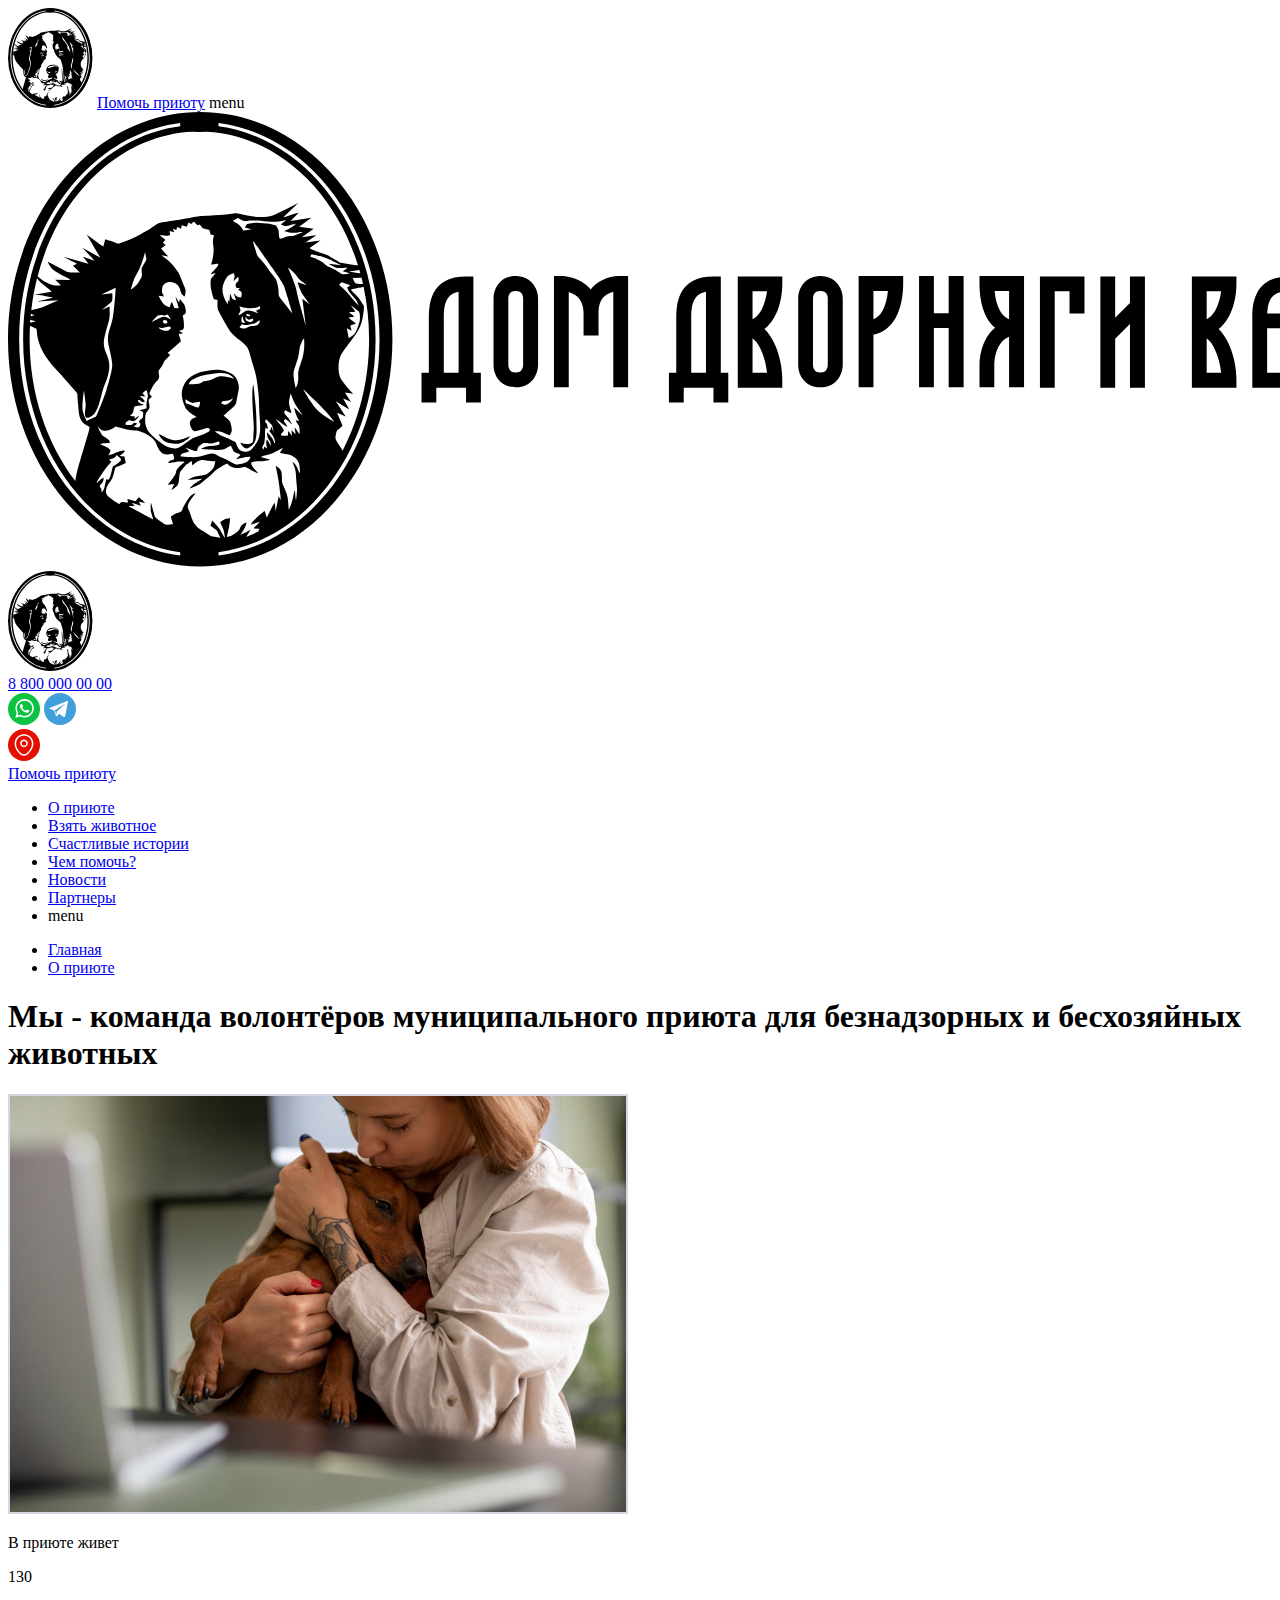
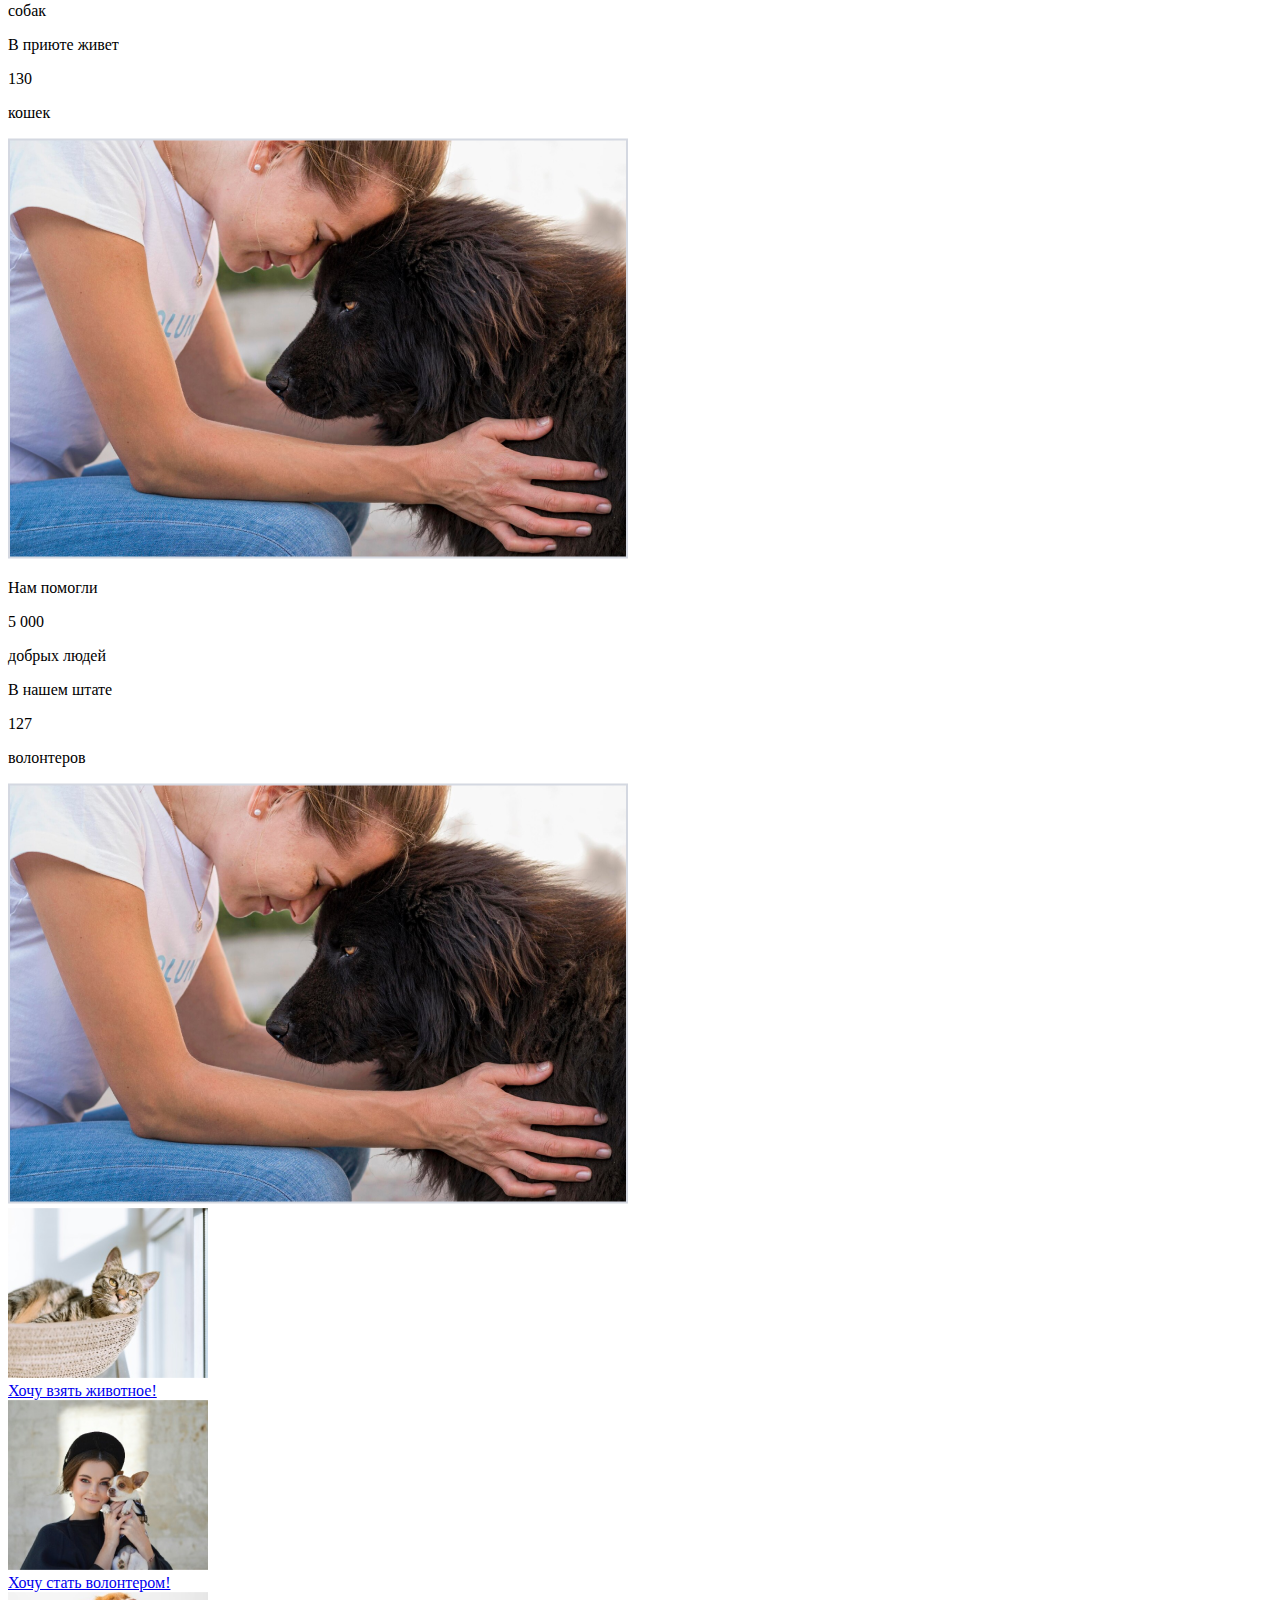
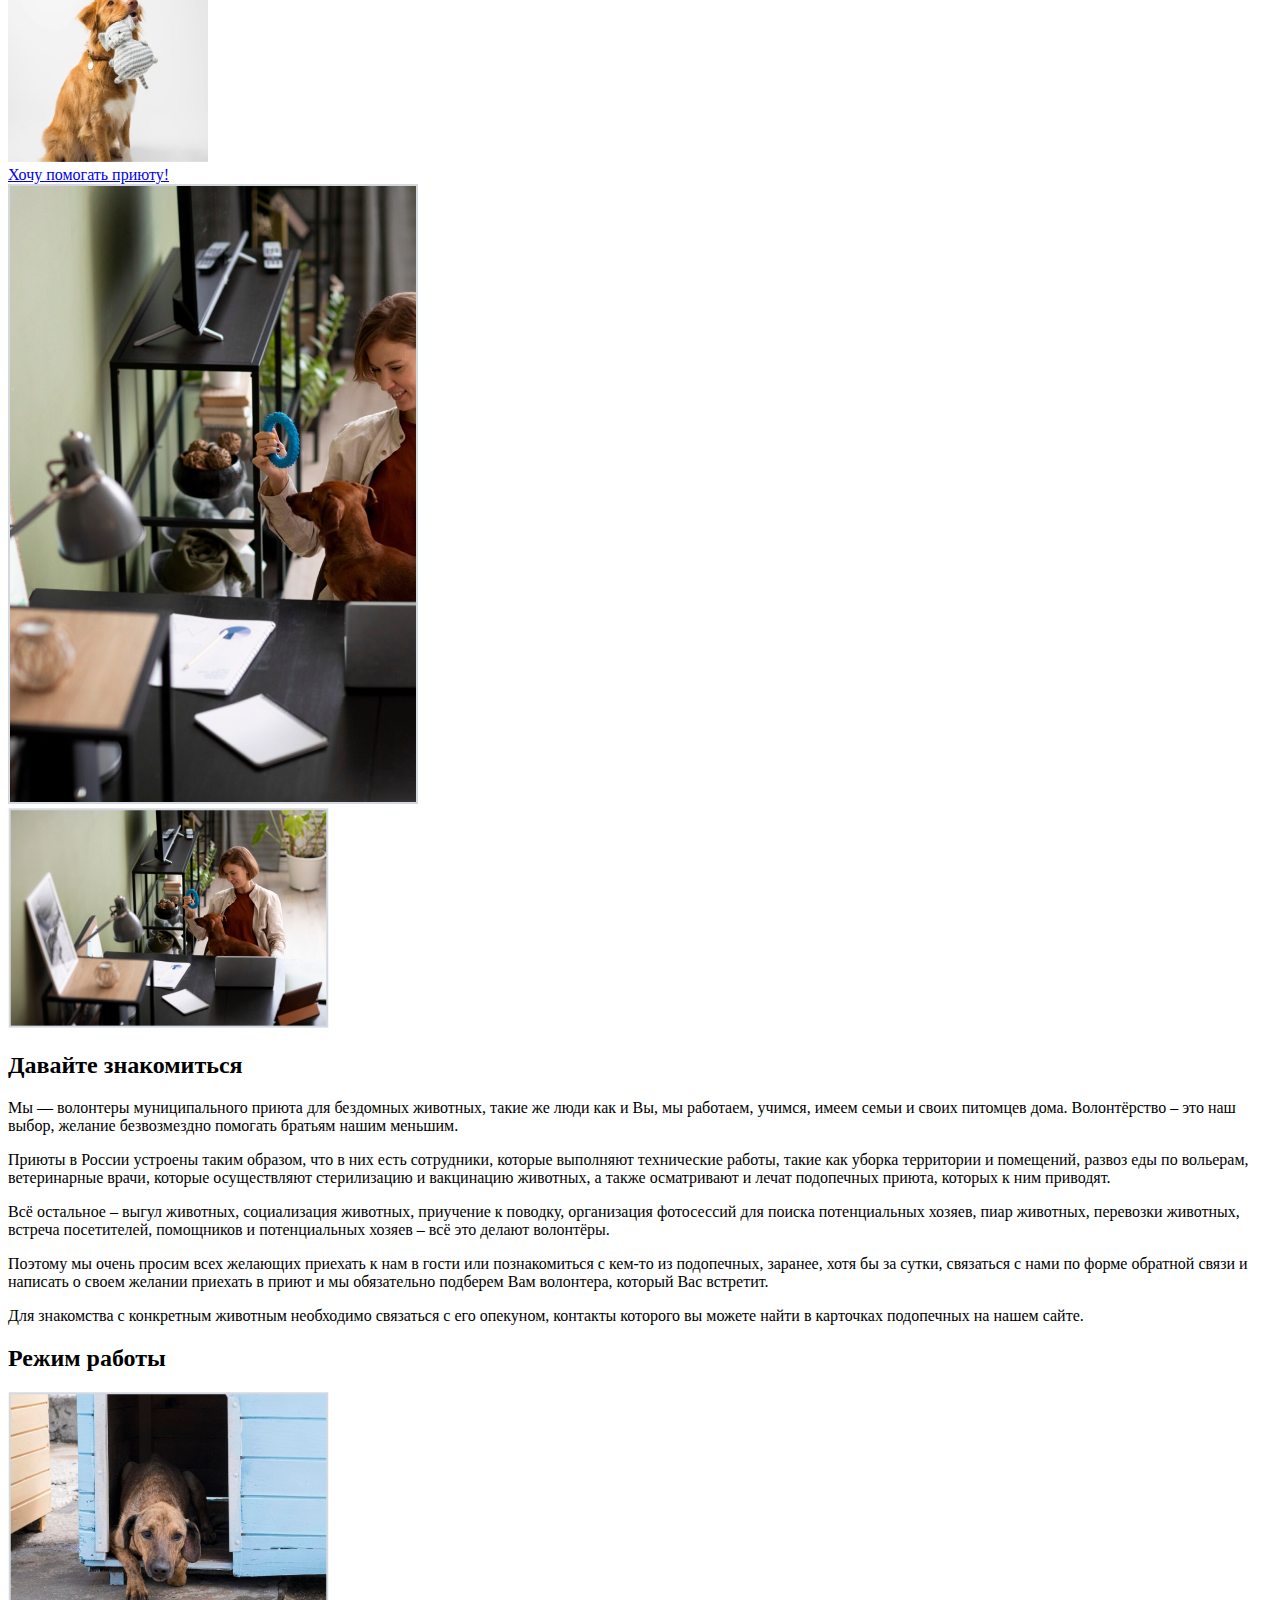
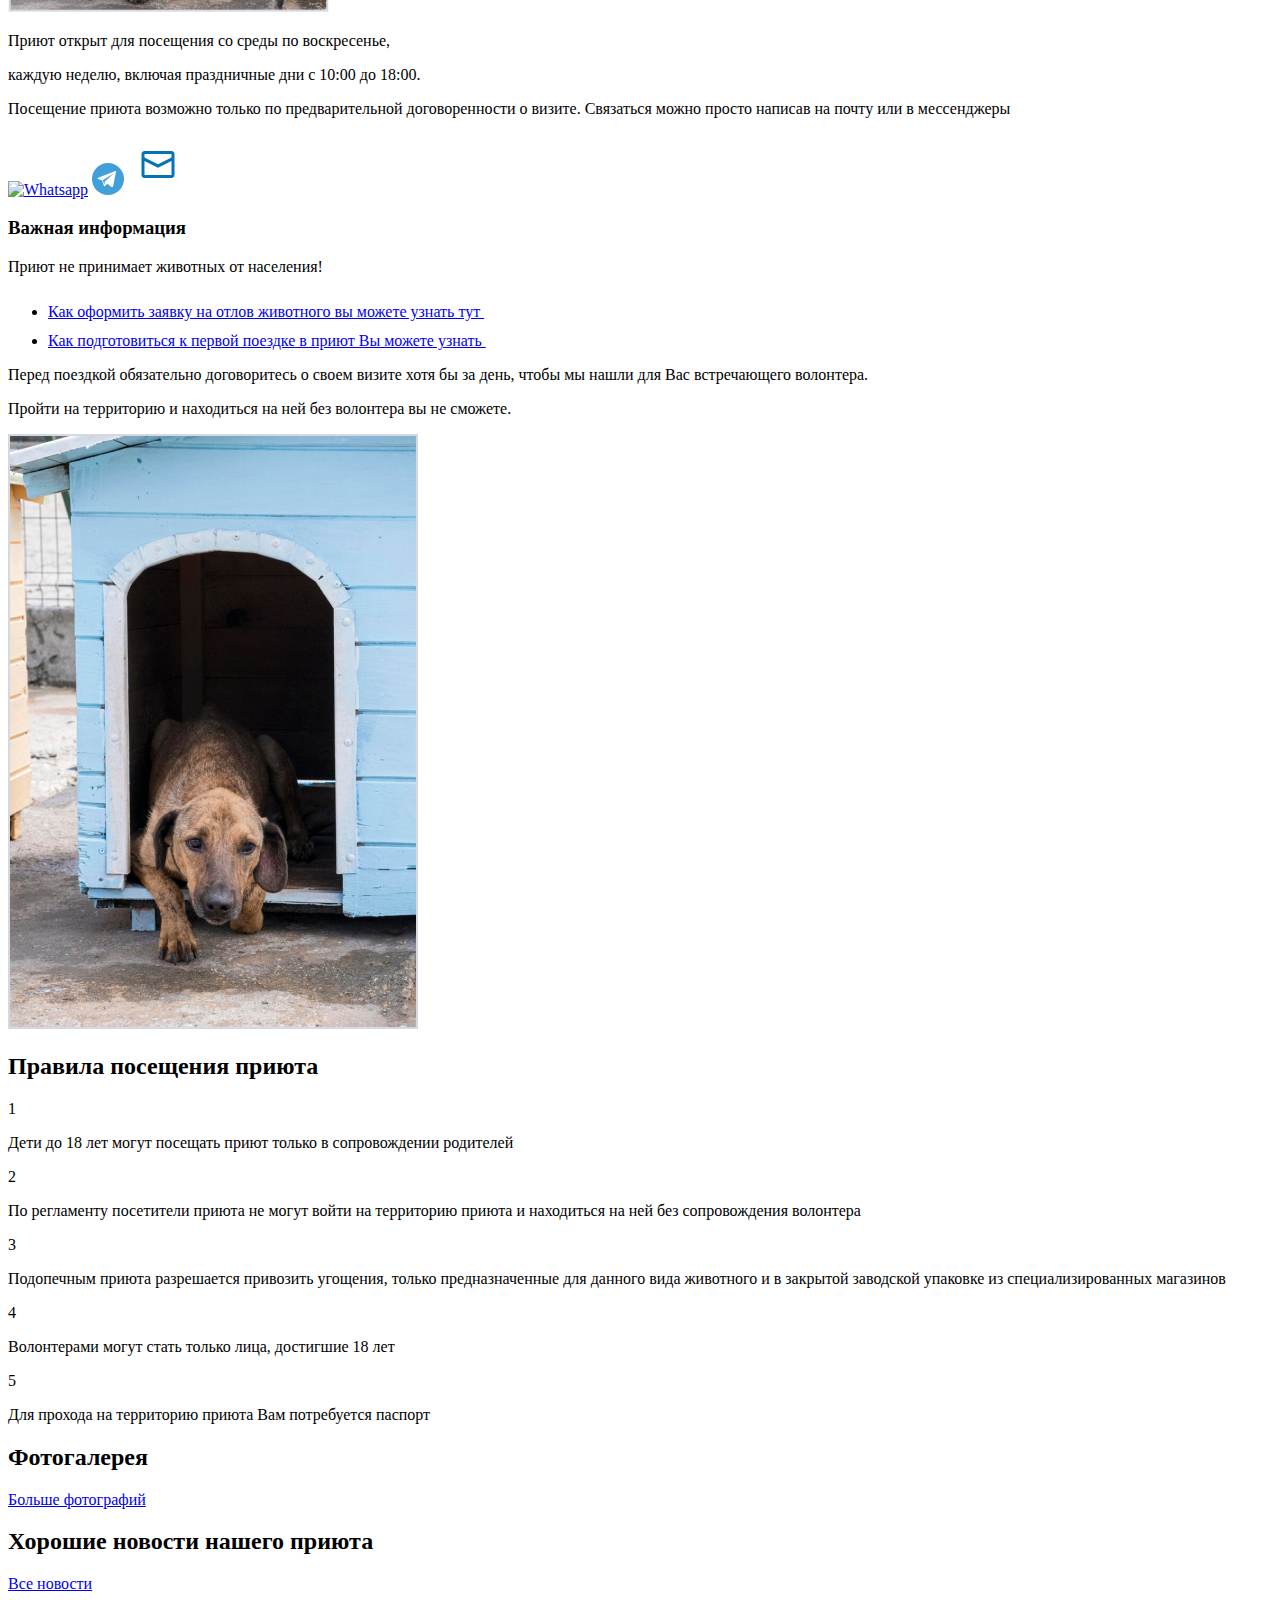
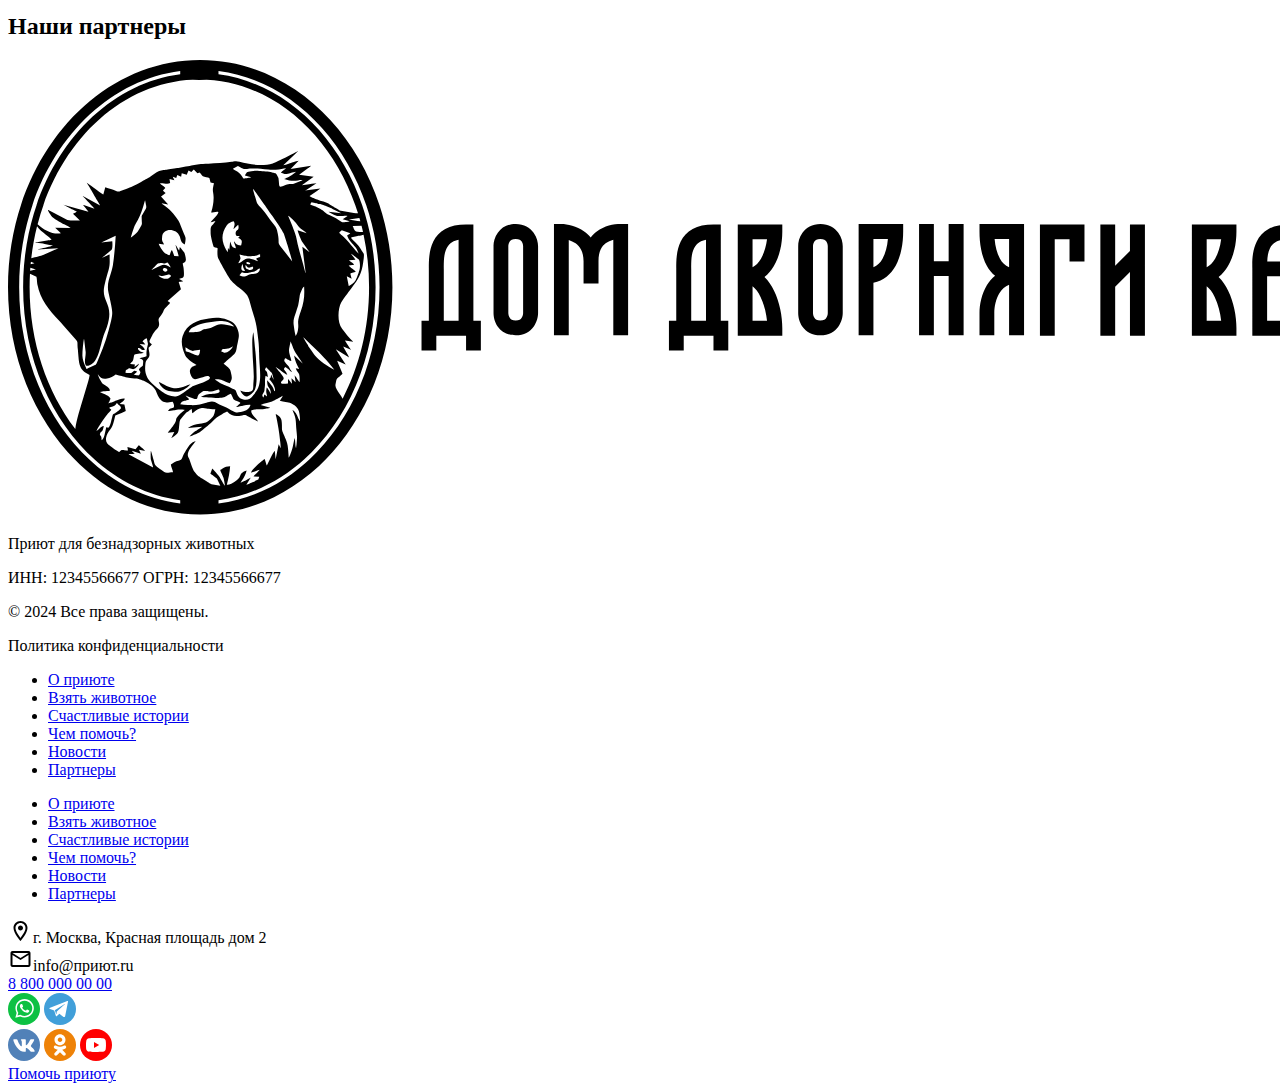
==== pages/about.html @ 5835c438 "feat: create about.html, histories.html and history.html" ====
<!DOCTYPE html>
<html lang="ru">

<head>
	<meta charset="UTF-8">
	<meta name="viewport" content="width=device-width, initial-scale=1.0">
	<link rel="shortcut icon" href="/img/icon/favicon-white.svg" type="image/x-icon">
	<link rel="stylesheet" href="/styles/style.css">
	<title>Дом дворняги веста</title>
</head>

<body>

	<header class="header">
		<div class="header__inner">
			<div class="header__mobile">
				<a href="#" class="header__mobile-logo"><img src="/img/logo-mobile.svg" alt="Дом дворняги веста"></a>
				<a href="#" class="header__mobile-button button button-secondary">Помочь приюту</a>
				<a class="header__mobile-menu">menu</a>
			</div>
			<a href="#" class="header__logo"><img src="/img/logo.svg" alt="Дом дворняги веста"></a>
			<a href="#" class="header__logo-md"><img src="/img/logo-mobile.svg" alt="Дом дворняги веста"></a>
			<div class="header__content">
				<div class="header__contact">
					<div class="header__contact-tel"><a href="tel:+8(800)000-00-00">8 800 000 00 00</a></div>
					<div class="header__contact-social">
						<a href="#" class="header__contact-item"><img src="/img/icon/WhatsApp.svg" alt="WhatsApp"></a>
						<a href="#" class="header__contact-item"><img src="/img/icon/Telegram.svg" alt="Telegram"></a>
					</div>
					<div class="header__contact-geo"><a href="#" class="header__contact-item"> <img
								src="/img/icon/geoposition.svg" alt="geoposition"></a></div>
					<div class="header__contact-button"><a href="#" class="button button-secondary">Помочь приюту</a></div>
				</div>
				<nav class="header__nav">
					<ul class="header__list">
						<li class="header__list-item"><a class="header__link link-nav link-active" href="#">О приюте</a></li>
						<li class="header__list-item"><a class="header__link link-nav" href="#">Взять животное</a></li>
						<li class="header__list-item"><a class="header__link link-nav" href="#">Счастливые истории</a></li>
						<li class="header__list-item"><a class="header__link link-nav" href="#">Чем помочь?</a></li>
						<li class="header__list-item"><a class="header__link link-nav" href="#">Новости</a></li>
						<li class="header__list-item"><a class="header__link link-nav" href="#">Партнеры</a></li>
						<li class="header__list-item"><a class="header__menu">menu</a></li>
					</ul>
				</nav>
			</div>
		</div>
	</header>

	<nav class="container breadcrumbs__container">
		<ul class="breadcrumbs__list">
			<li class="breadcrumbs__item"><a href="#">Главная</a></li>
			<li class="breadcrumbs__item"><a class="link-active" href="#">О приюте</a></li>
		</ul>
	</nav>

	<main class="main">

		<section class="container">

			<div class="head__container">
				<div class="head__content">
					<h1 class="head__title">Мы - команда волонтёров муниципального приюта для безнадзорных и бесхозяйных животных
					</h1>
				</div>
				<div class="head__image frame"><img src="/img/head-2.png"
						alt="Мы - команда волонтёров муниципального приюта для безнадзорных и бесхозяйных животных" loading="lazy">
				</div>
			</div>
		</section>

		<section class="container">
			<div class="digit__container">
				<div class="digit__group digit__group-left">
					<div class="digit__block ">
						<p class="digit__text">В приюте живет</p>
						<p class="digit__number">130</p>
						<p class="digit__text">собак</p>
					</div>
					<div class="digit__block">
						<p class="digit__text">В приюте живет</p>
						<p class="digit__number">130</p>
						<p class="digit__text">кошек</p>
					</div>
				</div>

				<div class="digit__image frame">
					<img src="/img/digit.png" alt="" loading="lazy">
				</div>

				<div class="digit__group digit__group-right">
					<div class="digit__block">
						<p class="digit__text">Нам помогли</p>
						<p class="digit__number">5 000</p>
						<p class="digit__text">добрых людей</p>
					</div>
					<div class="digit__block">
						<p class="digit__text">В нашем штате</p>
						<p class="digit__number">127</p>
						<p class="digit__text">волонтеров</p>
					</div>

					<div class="digit__image-mobile frame">
						<img src="/img/digit.png" alt="" loading="lazy">
					</div>

				</div>

			</div>
		</section>

		<section class="container mobile-visible">
			<div class="want__container">
				<a href="#" class="want__item">
					<div class="want__image"><img src="/img/want-1.png" alt="Хочу взять животное!" loading="lazy"></div>
					<div class="want__text">Хочу взять животное!</div>
				</a>
				<a href="#" class="want__item">
					<div class="want__image"><img src="/img/want-2.png" alt="Хочу стать волонтером!" loading="lazy"></div>
					<div class="want__text">Хочу стать волонтером!</div>
				</a>
				<a href="#" class="want__item">
					<div class="want__image"><img src="/img/want-3.png" alt="Хочу помогать приюту!" loading="lazy"></div>
					<div class="want__text">Хочу помогать приюту!</div>
				</a>
			</div>
		</section>

		<section class="container">
			<div class="media__container">
				<div class="media__image frame">
					<img src="/img/meet.png" alt="Давайте знакомиться" loading="lazy">
				</div>
				<div class="media__image-mobile frame">
					<img src="/img/meet-mobile.png" loading="lazy" alt="Давайте знакомиться">
				</div>

				<div class="media__content">
					<h2 class="media__title">Давайте знакомиться</h2>
					<div class="media__text text">
						<p>Мы — волонтеры муниципального приюта для бездомных животных, такие же люди как и Вы, мы работаем, учимся,
							имеем семьи и своих питомцев дома. Волонтёрство – это наш выбор, желание безвозмездно помогать братьям
							нашим меньшим.</p>
						<p>Приюты в России устроены таким образом, что в них есть сотрудники, которые выполняют технические работы,
							такие как уборка территории и помещений, развоз еды по вольерам, ветеринарные врачи, которые осуществляют
							стерилизацию и вакцинацию животных, а также осматривают и лечат подопечных приюта, которых к ним приводят.
						</p>
						<p>Всё остальное – выгул животных, социализация животных, приучение к поводку, организация фотосессий для
							поиска потенциальных хозяев, пиар животных, перевозки животных, встреча посетителей, помощников и
							потенциальных хозяев – всё это делают волонтёры.</p>
						<p>Поэтому мы очень просим всех желающих приехать к нам в гости или познакомиться с кем-то из подопечных,
							заранее, хотя бы за сутки, связаться с нами по форме обратной связи и написать о своем желании приехать в
							приют и мы обязательно подберем Вам волонтера, который Вас встретит.</p>
						<p>Для знакомства с конкретным животным необходимо связаться с его опекуном, контакты которого вы можете
							найти в карточках подопечных на нашем сайте.</p>
					</div>

				</div>
			</div>
		</section>

		<section class="container">
			<div class="schedule__container">

				<div class="schedule__content">
					<h2 class="schedule__title">Режим работы</h2>
					<div class="schedule__image-mobile frame">
						<img src="/img/schedule-mobile.png" alt="Режим работы" loading="lazy">
					</div>
					<div class="schedule__text">
						<p>Приют открыт для посещения со среды по воскресенье,</p>
						<p>каждую неделю, включая праздничные дни с 10:00 до 18:00.</p>
					</div>
					<div class="schedule__connect">
						<p class="schedule__connect-text">Посещение приюта возможно только по предварительной договоренности о
							визите. Связаться можно просто написав на почту или в мессенджеры
						</p>

						<div class="schedule__connect-links">
							<a href="#" class="schedule__connect-link"><img src="/img/icon/Whatsapp.svg" alt="Whatsapp"></a>
							<a href="#" class="schedule__connect-link"><img src="/img/icon/Telegram.svg" alt="Telegram"></a>
							<a href="#" class="schedule__connect-link"><img src="/img/icon/mail.svg" alt="Viber"></a>
						</div>
					</div>
					<div class="schedule__important">
						<h3 class="schedule__important-title">Важная информация</h3>
						<p class="schedule__important-paragraph">Приют не принимает животных от населения!</p>
						<ul class="schedule__important-list">
							<li> <a href="#">Как оформить заявку на отлов животного вы можете узнать тут <img
										src="/img/icon/arrow-right.svg" alt=""></a> </li>
							<li> <a href="#">Как подготовиться к первой поездке в приют Вы можете узнать <img
										src="/img/icon/arrow-right.svg" alt=""></a> </li>
						</ul>
						<div class="schedule__important-text">
							<p class="schedule__important-paragraph">Перед поездкой обязательно договоритесь о своем визите хотя бы за
								день, чтобы мы нашли для Вас встречающего волонтера.</p>
							<p class="schedule__important-paragraph">Пройти на территорию и находиться на ней без волонтера вы не
								сможете.</p>
						</div>


					</div>
				</div>
				<div class="schedule__image frame">
					<img src="/img/schedule.png" alt="Режим работы" loading="lazy">
				</div>

			</div>
		</section>

		<section class="container mobile-hidden">
			<div class="rules__container">
				<h2 class="rules__title">Правила посещения приюта</h2>
				<div class="rules__cards">
					<div class="rules__group">
						<div class="rules__card">
							<div class="rules__card-number">1</div>
							<p class="rules__card-text">Дети до 18 лет могут посещать приют только в сопровождении родителей</p>
						</div>
						<div class="rules__card">
							<div class="rules__card-number">2</div>
							<p class="rules__card-text">По регламенту посетители приюта не могут войти на территорию приюта и
								находиться на ней без сопровождения волонтера</p>
						</div>
					</div>
					<div class="rules__card">
						<div class="rules__card-number">3</div>
						<p class="rules__card-text">Подопечным приюта разрешается привозить угощения, только предназначенные для
							данного вида животного и в закрытой заводской упаковке из специализированных магазинов</p>
					</div>
					<div class="rules__group">
						<div class="rules__card">
							<div class="rules__card-number">4</div>
							<p class="rules__card-text">Волонтерами могут стать только лица, достигшие 18 лет</p>
						</div>
						<div class="rules__card">
							<div class="rules__card-number">5</div>
							<p class="rules__card-text">Для прохода на территорию приюта Вам потребуется паспорт</p>
						</div>
					</div>


				</div>

			</div>
		</section>

		<section class="container">
			<div class="gallery__container">
				<h2 class="gallery__title">Фотогалерея</h2>
				<a href="#" class="gallery__button button button-uppercase button-gray">Больше фотографий</a>
			</div>
		</section>

		<section class="container">
			<div class="news__container">
				<h2 class="news__title">Хорошие новости нашего приюта</h2>
				<a href="#" class="news__button button button-uppercase button-gray">Все новости</a>
			</div>
		</section>

		<section class="container">
			<div class="partner__container">
				<h2 class="partner__title">Наши партнеры</h2>
			</div>
		</section>

	</main>


	<footer class="footer">
		<div class="footer__inner">
			<div class="footer__info">
				<a href="#" class="footer__logo"><img src="/img/logo.svg" alt="Дом дворняги веста"></a>
				<p class="p">Приют для безнадзорных животных</p>
				<p class="p">
					<span>ИНН: 12345566677</span>
					<span>ОГРН: 12345566677</span>
				</p>
				<p class="p">© 2024 Все права защищены.</p>
				<p class="p">Политика конфиденциальности</p>
			</div>

			<div class="footer__menu">
				<ul class="footer__list">
					<li class="footer__list-item"><a class="footer__link link-nav" href="#">О приюте</a></li>
					<li class="footer__list-item"><a class="footer__link link-nav" href="#">Взять животное</a></li>
					<li class="footer__list-item"><a class="footer__link link-nav" href="#">Счастливые истории</a></li>
					<li class="footer__list-item"><a class="footer__link link-nav" href="#">Чем помочь?</a></li>
					<li class="footer__list-item"><a class="footer__link link-nav" href="#">Новости</a></li>
					<li class="footer__list-item"><a class="footer__link link-nav" href="#">Партнеры</a></li>
				</ul>


				<ul class="footer__list">
					<li class="footer__list-item"><a class="footer__link link-nav" href="#">О приюте</a></li>
					<li class="footer__list-item"><a class="footer__link link-nav" href="#">Взять животное</a></li>
					<li class="footer__list-item"><a class="footer__link link-nav" href="#">Счастливые истории</a></li>
					<li class="footer__list-item"><a class="footer__link link-nav" href="#">Чем помочь?</a></li>
					<li class="footer__list-item"><a class="footer__link link-nav" href="#">Новости</a></li>
					<li class="footer__list-item"><a class="footer__link link-nav" href="#">Партнеры</a></li>
				</ul>
			</div>
			<div class="footer__contact">
				<div class="footer__contact-adress"><img src="/img/icon/geo.svg" alt="">г. Москва, Красная площадь дом 2</div>
				<div class="footer__contact-mail"><img src="/img/icon/letter.svg" alt="">info@приют.ru</div>
				<div class="footer__contact-group">
					<div class="footer__contact-tel"><a href="tel:+8(800)000-00-00">8 800 000 00 00</a></div>
					<div class="footer__contact-social">
						<a href="#" class="footer__contact-item"><img src="/img/icon/WhatsApp.svg" alt="WhatsApp"></a>
						<a href="#" class="footer__contact-item"><img src="/img/icon/Telegram.svg" alt="Telegram"></a>
					</div>
				</div>
				<div class="footer__contact-links">
					<a href="#" class="footer__contact-item"><img src="/img/icon/Vkontakte (VK).svg" alt="Vkontakte (VK)"></a>
					<a href="#" class="footer__contact-item"><img src="/img/icon/Odnoklassniki (OK).svg"
							alt="Odnoklassniki (OK)"></a>
					<a href="#" class="footer__contact-item"><img src="/img/icon/YouTube.svg" alt="YouTube"></a>
				</div>
				<div class="footer__contact-button"><a href="#" class="button button-secondary button-uppercase">Помочь
						приюту</a>
				</div>

			</div>
		</div>
		</div>
	</footer>

	<script src="/scripts/script.js"></script>
</body>

</html>
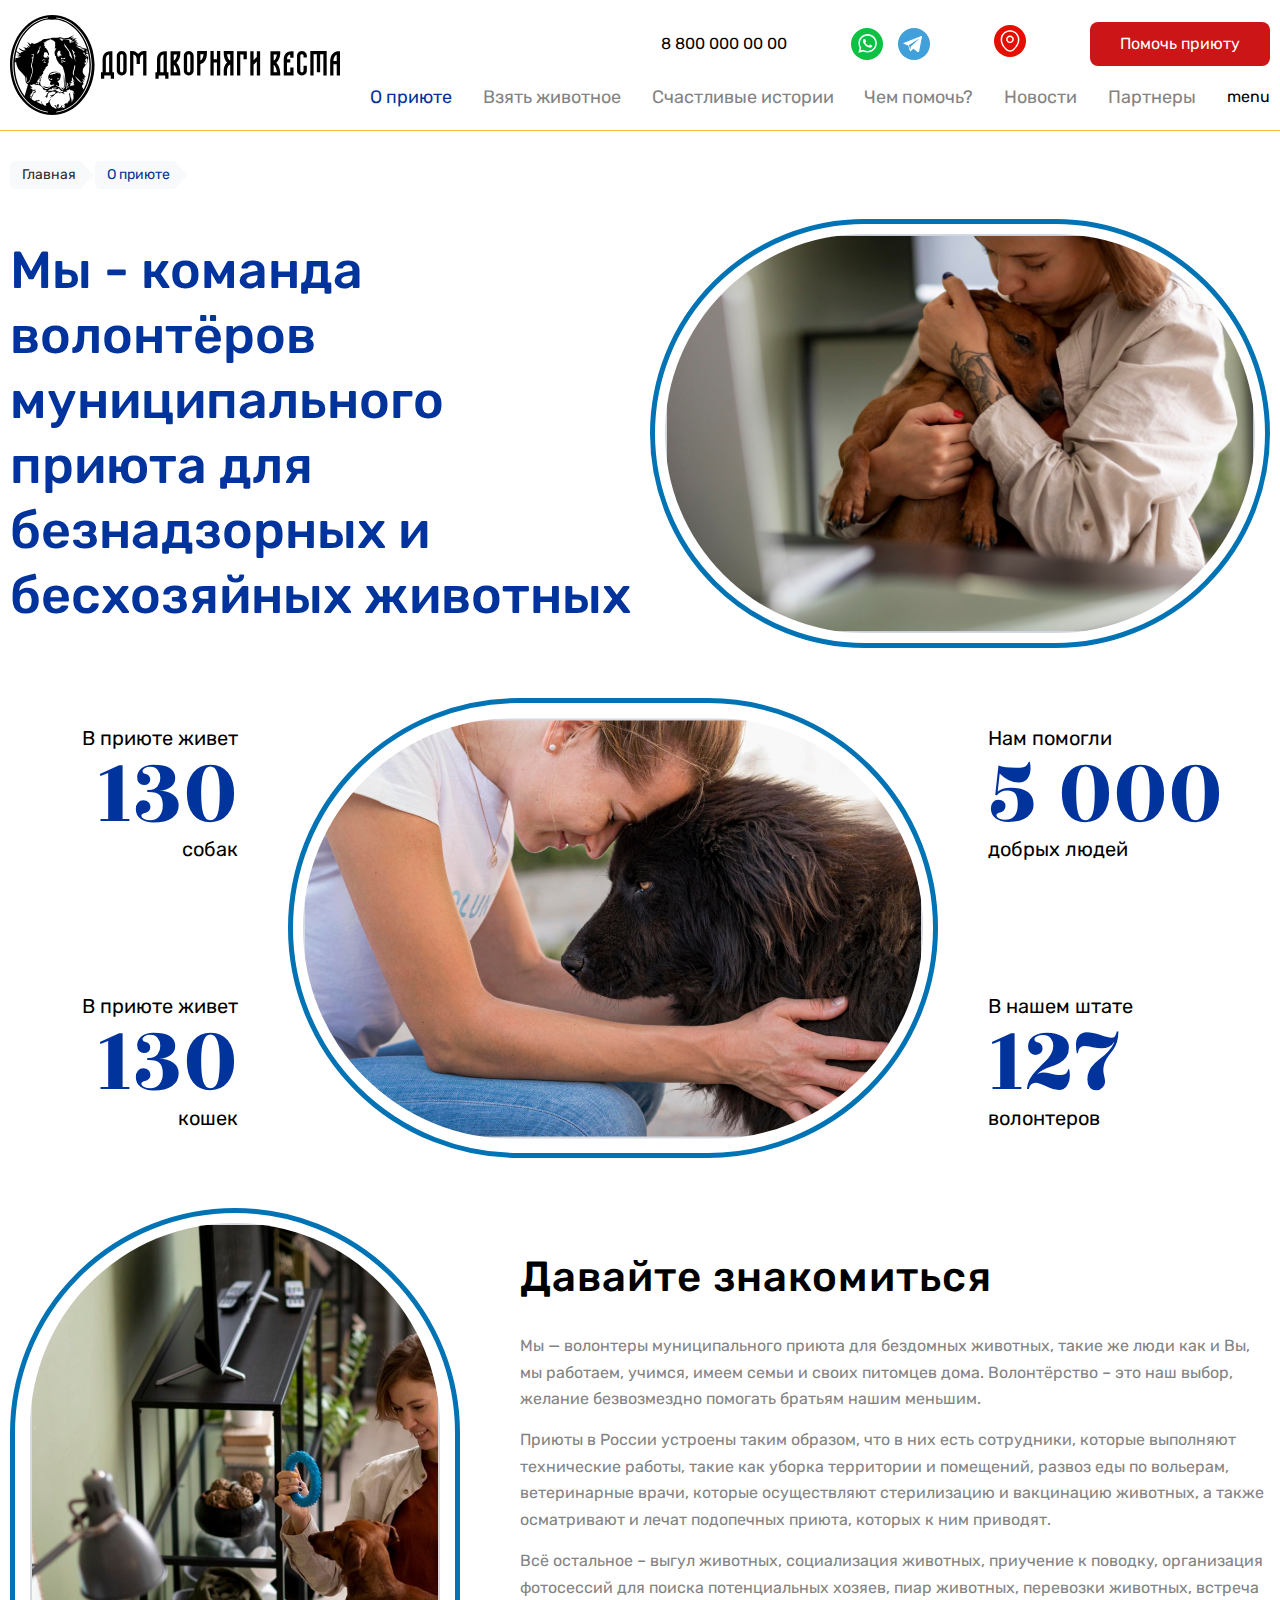
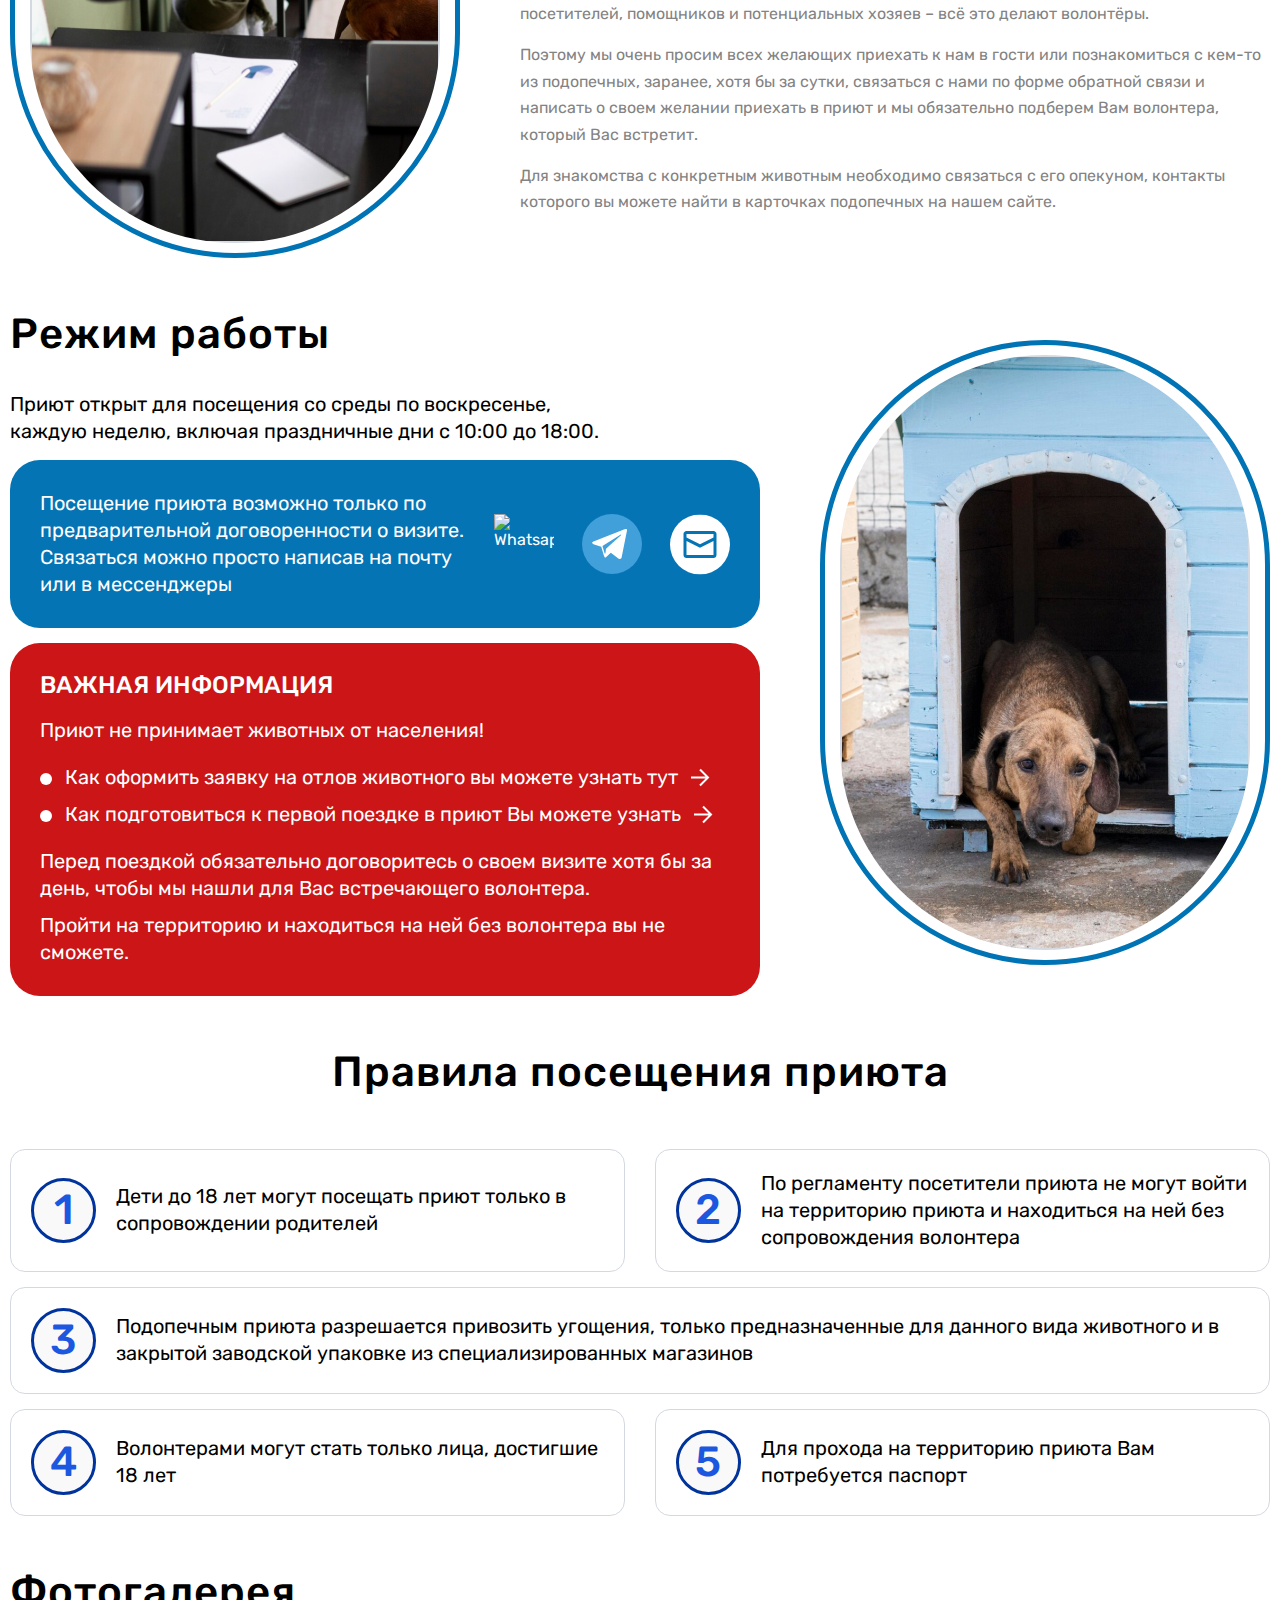
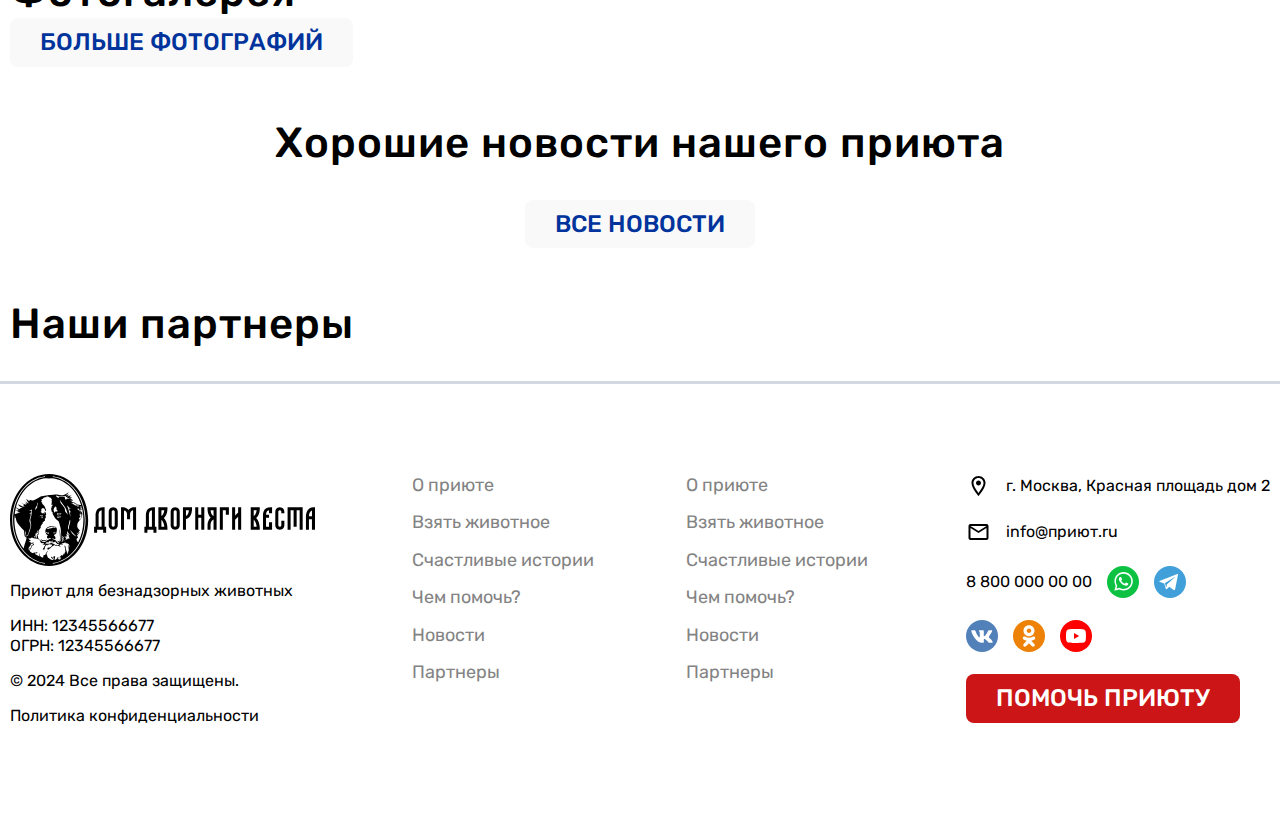
==== commit 198c4837: "update about.html, histories.html, history.html and news.html" ====
--- a/pages/about.html
+++ b/pages/about.html
@@ -22,7 +22,7 @@
 			<a href="#" class="header__logo-md"><img src="/img/logo-mobile.svg" alt="Дом дворняги веста"></a>
 			<div class="header__content">
 				<div class="header__contact">
-					<div class="header__contact-tel"><a href="tel:+8(800)000-00-00">8 800 000 00 00</a></div>
+					<a href="tel:+8(800)000-00-00" class="header__contact-tel">8 800 000 00 00</a>
 					<div class="header__contact-social">
 						<a href="#" class="header__contact-item"><img src="/img/icon/WhatsApp.svg" alt="WhatsApp"></a>
 						<a href="#" class="header__contact-item"><img src="/img/icon/Telegram.svg" alt="Telegram"></a>
@@ -304,7 +304,7 @@
 				<div class="footer__contact-adress"><img src="/img/icon/geo.svg" alt="">г. Москва, Красная площадь дом 2</div>
 				<div class="footer__contact-mail"><img src="/img/icon/letter.svg" alt="">info@приют.ru</div>
 				<div class="footer__contact-group">
-					<div class="footer__contact-tel"><a href="tel:+8(800)000-00-00">8 800 000 00 00</a></div>
+					<a href="tel:+8(800)000-00-00" class="footer__contact-tel">8 800 000 00 00</a>
 					<div class="footer__contact-social">
 						<a href="#" class="footer__contact-item"><img src="/img/icon/WhatsApp.svg" alt="WhatsApp"></a>
 						<a href="#" class="footer__contact-item"><img src="/img/icon/Telegram.svg" alt="Telegram"></a>
--- a/styles/style.css
+++ b/styles/style.css
@@ -0,0 +1,1637 @@
+@font-face {
+  font-family: "Rubik";
+  src: url("/fonts/Rubik/Rubik-Black.ttf") format("truetype"), local("Rubik Black"), local("Rubik-Black");
+  font-weight: 900;
+  font-style: normal;
+}
+@font-face {
+  font-family: "Rubik";
+  src: url("/fonts/Rubik/Rubik-BlackItalic.ttf") format("truetype"), local("Rubik BlackItalic"), local("Rubik-BlackItalic");
+  font-weight: 900;
+  font-style: italic;
+}
+@font-face {
+  font-family: "Rubik";
+  src: url("/fonts/Rubik/Rubik-Bold.ttf") format("truetype"), local("Rubik Bold"), local("Rubik-Bold");
+  font-weight: bold;
+  font-style: normal;
+}
+@font-face {
+  font-family: "Rubik";
+  src: url("/fonts/Rubik/Rubik-BoldItalic.ttf") format("truetype"), local("Rubik BoldItalic"), local("Rubik-BoldItalic");
+  font-weight: bold;
+  font-style: italic;
+}
+@font-face {
+  font-family: "Rubik";
+  src: url("/fonts/Rubik/Rubik-ExtraBold.ttf") format("truetype"), local("Rubik ExtraBold"), local("Rubik-ExtraBold");
+  font-weight: 800;
+  font-style: normal;
+}
+@font-face {
+  font-family: "Rubik";
+  src: "Rubik-ExtraBoldItalic", url("/fonts/Rubik/Rubik-ExtraBoldItalic.ttf") format("truetype"), local("Rubik ExtraBoldItalic"), loca;
+  font-weight: 800;
+  font-style: italic;
+}
+@font-face {
+  font-family: "Rubik";
+  src: url("/fonts/Rubik/Rubik-Light.ttf") format("truetype"), local("Rubik Light"), local("Rubik-Light");
+  font-weight: 200;
+  font-style: normal;
+}
+@font-face {
+  font-family: "Rubik";
+  src: url("/fonts/Rubik/Rubik-LightItalic.ttf") format("truetype"), local("Rubik LightItalic"), local("Rubik-LightItalic");
+  font-weight: 200;
+  font-style: italic;
+}
+@font-face {
+  font-family: "Rubik";
+  src: url("/fonts/Rubik/Rubik-Medium.ttf") format("truetype"), local("Rubik Medium"), local("Rubik-Medium");
+  font-weight: 500;
+  font-style: normal;
+}
+@font-face {
+  font-family: "Rubik";
+  src: url("/fonts/Rubik/Rubik-MediumItalic.ttf") format("truetype"), local("Rubik MediumItalic"), local("Rubik-MediumItalic");
+  font-weight: 500;
+  font-style: italic;
+}
+@font-face {
+  font-family: "Rubik";
+  src: url("/fonts/Rubik/Rubik-Regular.ttf") format("truetype"), local("Rubik Regular"), local("Rubik-Regular");
+  font-weight: normal;
+  font-style: normal;
+}
+@font-face {
+  font-family: "Rubik";
+  src: url("/fonts/Rubik/Rubik-Italic.ttf") format("truetype"), local("Rubik Italic"), local("Rubik-Italic");
+  font-weight: normal;
+  font-style: italic;
+}
+@font-face {
+  font-family: "Rubik";
+  src: url("/fonts/Rubik/Rubik-Thin.ttf") format("truetype"), local("Rubik Thin"), local("Rubik-Thin");
+  font-weight: 300;
+  font-style: normal;
+}
+@font-face {
+  font-family: "Rubik";
+  src: url("/fonts/Rubik/Rubik-ThinItalic.ttf") format("truetype"), local("Rubik ThinItalic"), local("Rubik-ThinItalic");
+  font-weight: 300;
+  font-style: italic;
+}
+@font-face {
+  font-family: "RozhaOne";
+  src: url("/fonts/RozhaOne/RozhaOne-Regular.ttf") format("truetype"), local("RozhaOne Regular"), local("RozhaOne-Regular");
+  font-weight: normal;
+  font-style: normal;
+}
+@font-face {
+  font-family: "Poppins";
+  src: url("/fonts/Poppins/Poppins-Medium.ttf") format("truetype"), local("Poppins Medium"), local("Poppins-Medium");
+  font-weight: 500;
+  font-style: normal;
+}
+@font-face {
+  font-family: "Poppins";
+  src: url("/fonts/Poppins/Poppins-MediumItalic.ttf") format("truetype"), local("Poppins MediumItalic"), local("Poppins-MediumItalic");
+  font-weight: 500;
+  font-style: italic;
+}
+@font-face {
+  font-family: "Poppins";
+  src: url("/fonts/Poppins/Poppins-Regular.ttf") format("truetype"), local("Poppins Regular"), local("Poppins-Regular");
+  font-weight: normal;
+  font-style: normal;
+}
+@font-face {
+  font-family: "Poppins";
+  src: url("/fonts/Poppins/Poppins-Italic.ttf") format("truetype"), local("Poppins Italic"), local("Poppins-Italic");
+  font-weight: normal;
+  font-style: italic;
+}
+/* Reset-CSS */
+*,
+*::before,
+*::after {
+  box-sizing: border-box;
+}
+
+ul[class],
+ol[class] {
+  padding: 0;
+}
+
+body,
+h1,
+h2,
+h3,
+h4,
+p,
+ul[class],
+ol[class],
+li,
+figure,
+figcaption,
+blockquote,
+dl,
+dd {
+  margin: 0;
+}
+
+body {
+  min-height: 100dvh;
+  scroll-behavior: smooth;
+  text-rendering: optimizeSpeed;
+  font-synthesis: none;
+  -webkit-font-smoothing: antialiased;
+  -moz-osx-font-smoothing: grayscale;
+  -webkit-text-size-adjust: 100%;
+  line-height: 1.5;
+  font-weight: 400;
+  min-width: 300px;
+  font-family: Inter, system-ui, Arial, sans-serif;
+}
+
+ul[class],
+ol[class] {
+  list-style: none;
+}
+
+a:not([class]) {
+  -webkit-text-decoration-skip: ink;
+          text-decoration-skip-ink: auto;
+}
+
+img {
+  max-width: 100%;
+  display: block;
+}
+
+article > * + * {
+  margin-top: 1em;
+}
+
+input,
+button,
+textarea,
+select {
+  font: inherit;
+}
+
+@media (prefers-reduced-motion: reduce) {
+  * {
+    animation-duration: 0.01ms !important;
+    animation-iteration-count: 1 !important;
+    transition-duration: 0.01ms !important;
+    scroll-behavior: auto !important;
+  }
+}
+:root {
+  --black: #000000;
+  --white: #ffffff;
+  --gray-800: #2e2b2b;
+  --gray-500: #838383;
+  --gray-400: #556987;
+  --gray-300: #d4d8e1;
+  --gray-200: #f9f9f9;
+  --gray-100: #f8f9fa;
+  --primary-500: #00339c;
+  --primary-400: #1c57df;
+  --primary-300: #0073b4;
+  --primary-200: #0474b5;
+  --secondary-500: #cb1517;
+  --highlight-500: #ffb843;
+  --shadow: 0px 1px 2px 0px rgba(42, 51, 66, 0.06);
+}
+
+::-webkit-scrollbar {
+  width: 8px;
+  height: 8px;
+}
+
+::-webkit-scrollbar-track {
+  background: var(--gray-300);
+}
+
+::-webkit-scrollbar-thumb {
+  background: var(--primary-500);
+}
+
+body {
+  scrollbar-color: var(--primary-500) var(--gray-300);
+  scrollbar-width: thin;
+  background-color: var(--white);
+  color: var(--black);
+  font-family: Rubik;
+  font-size: 16px;
+  font-style: normal;
+  font-weight: 400;
+  line-height: 125%; /* 20px */
+}
+
+html {
+  scroll-behavior: smooth;
+}
+
+@media (prefers-reduced-motion: reduce) {
+  html {
+    scroll-behavior: auto;
+  }
+}
+h1 {
+  color: var(--primary-500);
+  font-size: clamp(28px, 4.5vw, 52px);
+  font-weight: 500;
+  line-height: 125%; /* 65px */
+}
+
+h2 {
+  color: var(--black);
+  font-size: clamp(24px, 4vw, 42px);
+  font-weight: 500;
+  line-height: 125%; /* 52.5px */
+  letter-spacing: 1px;
+}
+
+.main {
+  display: flex;
+  flex-direction: column;
+  align-items: center;
+  row-gap: 50px;
+}
+
+@media (max-width: 768px) {
+  .main {
+    row-gap: 30px;
+  }
+}
+.container {
+  max-width: 1410px;
+  width: 100%;
+  margin: 0 auto;
+  padding: 0 10px;
+}
+
+@media (max-width: 768px) {
+  .container {
+    padding: 0 17px;
+  }
+}
+.button {
+  position: relative;
+  padding: 12px 30px;
+  border-radius: 8px;
+  border: none;
+  display: flex;
+  align-items: center;
+  justify-content: center;
+  text-align: center;
+  font-size: 16px;
+  font-weight: 400;
+  line-height: 125%; /* 20px */
+}
+.button:hover {
+  cursor: pointer;
+  opacity: 0.9;
+  text-decoration: none;
+}
+.button:active {
+  opacity: 1;
+}
+.button-uppercase {
+  font-size: clamp(18px, 3vw, 24px);
+  font-weight: 500;
+  line-height: 24.7px; /* 102.917% */
+  text-transform: uppercase;
+}
+.button-secondary {
+  background: var(--secondary-500);
+  color: var(--white);
+}
+.button-secondary:hover {
+  color: var(--white);
+}
+.button-secondary:active {
+  color: var(--white);
+}
+.button-primary {
+  background: var(--primary-500);
+  color: var(--white);
+}
+.button-primary:hover {
+  color: var(--white);
+}
+.button-primary:active {
+  color: var(--white);
+}
+.button-gray {
+  color: var(--primary-500);
+  background: var(--gray-200);
+}
+.button-gray:hover {
+  color: var(--primary-500);
+}
+.button-gray:active {
+  color: var(--primary-500);
+}
+.button-back {
+  padding: 5px 15px 5px 12px;
+  color: var(--primary-500);
+  background: var(--gray-100);
+}
+.button-back:hover {
+  color: var(--primary-500);
+}
+.button-back:active {
+  color: var(--primary-500);
+}
+.button-back::before {
+  content: "";
+  position: absolute;
+  left: -13px;
+  width: 12.75px;
+  top: 0;
+  bottom: 0;
+  border-top: 14px solid transparent;
+  border-bottom: 14px solid transparent;
+  border-right: 14px solid var(--gray-100);
+}
+a.button {
+  display: inline-block;
+}
+
+a {
+  text-decoration: none;
+  color: inherit;
+}
+a:hover {
+  cursor: pointer;
+  color: var(--primary-500);
+}
+a:active {
+  color: var(--primary-500);
+}
+
+.link-nav {
+  color: var(--gray-500);
+  font-size: 18px;
+  font-weight: 400;
+  line-height: 125%; /* 22.5px */
+}
+.link-nav:hover {
+  color: var(--black);
+}
+.link-nav:active {
+  color: var(--primary-500);
+}
+.link-active {
+  color: var(--primary-500);
+}
+
+.item-current {
+  background: var(--gray-100);
+}
+
+.text {
+  display: flex;
+  flex-direction: column;
+  gap: 15px;
+  color: var(--gray-500);
+  font-size: clamp(14px, 3vw, 16px);
+  font-weight: 400;
+  line-height: 165%; /* 26.4px */
+}
+.text-gray {
+  color: var(--gray-500);
+}
+.text-container {
+  max-width: 1160px;
+}
+
+@media (max-width: 480px) {
+  .text {
+    line-height: 135%; /* 18.9px */
+  }
+}
+.p {
+  color: var(--black);
+  font-size: clamp(14px, 3vw, 16px);
+  font-weight: 400;
+  line-height: 125%; /* 20px */
+}
+
+@media (max-width: 480px) {
+  .p {
+    line-height: 135%; /* 18.9px */
+  }
+}
+.frame {
+  display: flex;
+  flex-shrink: 0;
+  justify-content: center;
+  align-items: center;
+  max-width: 100%;
+  padding: 10px;
+  border-radius: 250px;
+  overflow: hidden;
+  border: 5px solid var(--primary-300);
+  overflow: hidden;
+}
+.frame img {
+  border-radius: inherit;
+}
+
+@media (max-width: 768px) {
+  .frame {
+    padding: 5px;
+    border-radius: 128px;
+    border: 2.5px solid var(--primary-300);
+  }
+}
+.pagination {
+  display: flex;
+  width: -moz-fit-content;
+  width: fit-content;
+  border-radius: 6px;
+  border: 1px solid var(--gray-300);
+  background: var(--white);
+  box-shadow: var(--shadow);
+}
+.pagination-item {
+  position: relative;
+  display: flex;
+  justify-content: center;
+  align-items: center;
+  width: 35px;
+  height: 34px;
+  color: var(--gray-400);
+  font-family: Poppins;
+  font-size: 14px;
+  font-weight: 500;
+  line-height: 20px; /* 142.857% */
+}
+.pagination-item:hover {
+  background: var(--gray-100);
+}
+.pagination-item:not(:first-child) {
+  border-left: 1px solid var(--gray-300);
+}
+.pagination-prev {
+  border-radius: 6px 0 0 6px;
+}
+.pagination-prev::after {
+  content: url("/img/icon/arrow-prev.svg");
+  height: 16px;
+  width: 16px;
+}
+.pagination-next {
+  border-radius: 0 6px 6px 0;
+}
+.pagination-next::after {
+  content: url("/img/icon/arrow-next.svg");
+  height: 16px;
+  width: 16px;
+}
+
+.header {
+  display: flex;
+  justify-content: center;
+  align-items: center;
+  background: var(--white);
+  border-bottom: 1px solid var(--highlight-500);
+  margin-bottom: 30px;
+  position: sticky;
+  top: 0;
+  z-index: 2;
+}
+.header__inner {
+  padding: 15px 10px;
+  max-width: 1410px;
+  display: flex;
+  gap: 30px;
+  justify-items: center;
+  align-items: center;
+  width: 100%;
+  height: 100%;
+}
+.header__logo {
+  max-width: 330px;
+  min-width: 330px;
+}
+.header__logo-md {
+  display: none;
+  width: 84px;
+}
+.header__content {
+  display: flex;
+  flex-direction: column;
+  align-items: flex-end;
+  justify-content: space-between;
+  gap: 20px;
+  height: 100%;
+  width: 100%;
+}
+.header__contact {
+  display: flex;
+  align-items: center;
+  gap: clamp(20px, 5vw, 80px);
+}
+.header__contact-tel a {
+  white-space: nowrap;
+  color: var(--primary-500);
+  font-size: 24px;
+  font-weight: 500;
+  line-height: 24.7px; /* 102.917% */
+  text-transform: uppercase;
+}
+.header__contact-social {
+  display: flex;
+  gap: 15px;
+}
+.header__contact-item {
+  display: inline-block;
+  width: 32px;
+  height: 32px;
+  overflow: hidden;
+}
+.header__nav {
+  display: flex;
+  justify-content: flex-end;
+  align-items: center;
+  width: 100%;
+}
+.header__list {
+  display: flex;
+  align-items: center;
+  justify-content: space-between;
+  gap: 10px;
+  width: 100%;
+}
+.header__mobile {
+  display: none;
+  width: 100%;
+  align-items: center;
+  justify-content: space-between;
+}
+.header__mobile-logo {
+  width: 42px;
+}
+.header__mobile-button {
+  padding: 8px 15px;
+}
+@media (max-width: 1200px) {
+  .header__logo {
+    display: none;
+  }
+  .header__logo-md {
+    display: block;
+  }
+}
+@media (max-width: 768px) {
+  .header {
+    margin-bottom: 15px;
+  }
+  .header__inner {
+    padding: 15px 17px;
+  }
+  .header__logo-md {
+    display: none;
+  }
+  .header__content {
+    display: none;
+  }
+  .header__mobile {
+    display: flex;
+  }
+}
+.breadcrumbs__container {
+  margin-bottom: 30px;
+  z-index: 1;
+}
+.breadcrumbs__list {
+  display: flex;
+  flex-wrap: wrap;
+  gap: 5px 14px;
+}
+.breadcrumbs__item {
+  position: relative;
+  display: flex;
+  align-items: center;
+  padding: 5px 5px 5px 12px;
+  border-radius: 5px 0px 0px 5px;
+  background: var(--gray-100);
+  color: var(--gray-800);
+  font-size: 14px;
+  font-weight: 400;
+  line-height: 125%; /* 17.5px */
+}
+.breadcrumbs__item::after {
+  content: "";
+  position: absolute;
+  right: -13px;
+  width: 12.75px;
+  border-top: 14px solid transparent;
+  border-bottom: 14px solid transparent;
+  border-left: 14px solid var(--gray-100);
+}
+
+@media (max-width: 768px) {
+  .breadcrumbs__container {
+    margin-bottom: 15px;
+  }
+}
+.footer {
+  display: flex;
+  justify-content: center;
+  margin-top: 30px;
+  border-top: 3px solid var(--gray-300);
+  background: var(--white);
+}
+.footer .p span:first-child {
+  margin-right: 15px;
+}
+.footer .p span {
+  white-space: nowrap;
+}
+.footer__inner {
+  padding: 90px 10px;
+  max-width: 1410px;
+  display: grid;
+  gap: 20px;
+  grid-template-columns: 1fr 2fr 1fr;
+  justify-items: center;
+}
+.footer__info {
+  display: flex;
+  flex-direction: column;
+  align-items: flex-start;
+  gap: 15px;
+}
+.footer__logo {
+  max-width: 330px;
+  min-width: 230px;
+}
+.footer__menu {
+  display: flex;
+  justify-content: space-evenly;
+  width: 100%;
+  gap: 5px 15px;
+}
+.footer__list {
+  display: flex;
+  flex-direction: column;
+  align-items: flex-start;
+  flex-shrink: 1;
+  gap: 15px;
+}
+.footer__contact {
+  display: flex;
+  flex-direction: column;
+  align-items: flex-start;
+  gap: 22px;
+}
+.footer__contact-adress {
+  display: flex;
+  align-items: center;
+  gap: 15px;
+}
+.footer__contact-mail {
+  display: flex;
+  align-items: center;
+  gap: 15px;
+}
+.footer__contact-group {
+  display: flex;
+  align-items: center;
+  gap: 10px 15px;
+  flex-wrap: wrap;
+}
+.footer__contact-tel a {
+  white-space: nowrap;
+  color: var(--primary-500);
+  font-size: 24px;
+  font-weight: 500;
+  line-height: 24.7px; /* 102.917% */
+  text-transform: uppercase;
+}
+.footer__contact-social {
+  display: flex;
+  align-items: center;
+  gap: 15px;
+}
+.footer__contact-item {
+  display: inline-block;
+  width: 32px;
+  height: 32px;
+  overflow: hidden;
+}
+.footer__contact-links {
+  display: flex;
+  align-items: center;
+  gap: 15px;
+}
+@media (max-width: 768px) {
+  .footer__inner {
+    grid-template-columns: 1fr;
+    padding: 30px 17px;
+  }
+  .footer__info {
+    align-items: center;
+    text-align: center;
+    row-gap: 5px;
+  }
+  .footer__logo {
+    margin-bottom: 15px;
+  }
+  .footer__menu {
+    align-items: center;
+  }
+  .footer__list {
+    row-gap: 5px;
+  }
+  .footer__contact {
+    align-items: center;
+    row-gap: 15px;
+  }
+  .footer__contact-tel a {
+    font-size: 18px;
+  }
+}
+@media (max-width: 480px) {
+  .footer {
+    font-size: 14px;
+  }
+  .footer .p span:first-child {
+    margin-inline: 10px;
+  }
+  .footer .p span {
+    width: 100%;
+  }
+  .footer__inner {
+    gap: 15px;
+  }
+  .footer__link {
+    font-size: 14px;
+  }
+  .footer__contact-adress {
+    gap: 10px;
+    margin-bottom: -10px;
+  }
+  .footer__contact-mail {
+    gap: 10px;
+  }
+}
+.head__section {
+  display: flex;
+  flex-direction: column;
+  align-items: center;
+  gap: 30px;
+}
+.head__container {
+  display: flex;
+  align-items: center;
+  gap: 15px;
+}
+.head__content {
+  display: flex;
+  flex-direction: column;
+  gap: 30px;
+}
+.head__text {
+  color: var(--black);
+  font-size: clamp(18px, 2.5vw, 24px);
+  font-weight: 400;
+  line-height: 125%; /* 30px */
+}
+.head__image {
+  width: 620px;
+  flex-shrink: 0;
+}
+
+@media (max-width: 1200px) {
+  .head__image {
+    width: 420px;
+  }
+}
+@media (max-width: 768px) {
+  .head__container {
+    flex-direction: column;
+  }
+  .head__content {
+    gap: 15px;
+  }
+}
+.want__container {
+  display: grid;
+  grid-template-columns: repeat(3, 1fr);
+  justify-items: center;
+  gap: 30px;
+}
+.want__item {
+  display: flex;
+  padding-right: 10px;
+  align-items: center;
+  gap: 30px;
+  border-radius: 0px 50px 50px 50px;
+  border: 2px solid var(--white);
+}
+.want__item:hover {
+  border: 2px solid var(--secondary-500);
+}
+.want__image {
+  display: flex;
+  width: 200px;
+  height: 100%;
+  flex-shrink: 0;
+  border-radius: 48px 25px 0px 48px;
+}
+.want__image img {
+  border-radius: inherit;
+}
+.want__text {
+  font-size: clamp(18px, 3vw, 28px);
+  font-weight: 400;
+  line-height: 125%; /* 35px */
+}
+
+@media (max-width: 1300px) {
+  .want__container {
+    grid-template-columns: 1fr;
+  }
+}
+@media (max-width: 768px) {
+  .want__container {
+    gap: 10px;
+  }
+  .want__item {
+    gap: 10px;
+    border-radius: 0px 20px 20px 20px;
+  }
+  .want__image {
+    width: 100px;
+    border-radius: 19px 11px 0px 19px;
+  }
+  .want__image img {
+    border-radius: inherit;
+  }
+}
+@media (max-width: 480px) {
+  .want__image {
+    width: 88px;
+  }
+}
+.media__container {
+  display: flex;
+  align-items: center;
+  gap: 60px;
+}
+.media__image {
+  width: 450px;
+}
+.media__image-mobile {
+  display: none;
+  width: 340px;
+}
+.media__content {
+  display: flex;
+  flex-direction: column;
+  gap: 30px;
+  align-items: flex-start;
+}
+@media (max-width: 1200px) {
+  .media__container {
+    gap: 30px;
+  }
+  .media__image {
+    width: 400px;
+  }
+}
+@media (max-width: 992px) {
+  .media__image {
+    width: 350px;
+  }
+}
+@media (max-width: 768px) {
+  .media__container {
+    gap: 15px;
+    flex-direction: column;
+  }
+  .media__image {
+    display: none;
+  }
+  .media__image-mobile {
+    display: flex;
+  }
+  .media__content {
+    gap: 15px;
+    align-items: center;
+  }
+}
+.digit__container {
+  display: flex;
+  -moz-column-gap: 50px;
+       column-gap: 50px;
+  justify-content: space-between;
+  align-items: center;
+}
+.digit__group {
+  display: flex;
+  flex-direction: column;
+  justify-content: space-between;
+  flex-grow: 1;
+  gap: 130px;
+  height: 100%;
+}
+.digit__group-left .digit__block {
+  align-items: flex-end;
+}
+.digit__group-right .digit__block {
+  align-items: flex-start;
+}
+.digit__block {
+  display: flex;
+  flex-direction: column;
+  align-items: flex-end;
+  gap: 15px;
+  min-width: 180px;
+}
+.digit__text {
+  font-size: clamp(16px, 2.5vw, 20px);
+  font-weight: 400;
+  line-height: 135%; /* 27px */
+}
+.digit__number {
+  color: var(--primary-500);
+  font-family: "RozhaOne";
+  font-size: clamp(40px, 7.5vw, 128px);
+  font-weight: 400;
+  line-height: 57.813%; /* 74px */
+  white-space: nowrap;
+}
+.digit__image {
+  height: 460px;
+}
+.digit__image-mobile {
+  display: none;
+}
+
+@media (max-width: 1200px) {
+  .digit__container {
+    -moz-column-gap: 10px;
+         column-gap: 10px;
+  }
+  .digit__block {
+    gap: 5px;
+  }
+  .digit__image {
+    height: auto;
+    flex-shrink: 1;
+  }
+}
+@media (max-width: 768px) {
+  .digit__container {
+    flex-direction: column;
+    gap: 15px;
+  }
+  .digit__group {
+    gap: 15px;
+  }
+  .digit__group-left .digit__block {
+    align-items: center;
+  }
+  .digit__group-right .digit__block {
+    align-items: center;
+  }
+  .digit__block {
+    flex-direction: row;
+    gap: 10px;
+  }
+  .digit__image {
+    display: none;
+  }
+  .digit__image-mobile {
+    display: flex;
+    width: 400px;
+  }
+  .digit__number {
+    line-height: 30px;
+  }
+}
+@media (max-width: 480px) {
+  .digit__image-mobile {
+    width: auto;
+  }
+}
+.animals__container {
+  display: flex;
+  flex-direction: column;
+  align-items: center;
+  gap: 30px;
+}
+.animals__title {
+  text-align: center;
+}
+.animals__filter {
+  display: flex;
+  flex-wrap: wrap;
+  justify-content: center;
+  gap: 10px;
+}
+.animals__filter-wrapper {
+  max-width: 100%;
+  overflow-x: auto;
+}
+.animals__filter-wrapper::-webkit-scrollbar {
+  height: 10px;
+}
+.animals__tab {
+  padding: 8px 30px;
+  border-radius: 8px;
+  background: var(--gray-200);
+}
+.animals__tab-active {
+  color: var(--white);
+  background: var(--primary-500);
+}
+.animals__tab-active:hover {
+  color: var(--white);
+}
+.animals__cards {
+  display: grid;
+  grid-template-columns: repeat(3, 1fr);
+  gap: 30px;
+}
+.animals__card {
+  display: flex;
+  flex-direction: column;
+  gap: 15px;
+  padding-bottom: 30px;
+  border-radius: 15px;
+  border: 1px solid var(--gray-300);
+}
+.animals__card:hover {
+  color: var(--black);
+}
+.animals__card-image {
+  display: flex;
+  flex-shrink: 0;
+  border-radius: 15px;
+}
+.animals__card-image img {
+  border-radius: inherit;
+}
+.animals__card-text {
+  display: flex;
+  padding: 0px 30px;
+  flex-direction: column;
+  gap: 10px;
+}
+.animals__card-title {
+  font-size: clamp(18px, 3vw, 32px);
+  font-weight: 400;
+  line-height: 125%; /* 40px */
+  letter-spacing: 1px;
+}
+.animals__card-info {
+  display: flex;
+  flex-direction: column;
+  gap: 5px;
+  font-size: clamp(14px, 2.5vw, 18px);
+  line-height: 125%; /* 22.5px */
+}
+.animals__card-paragraph {
+  display: flex;
+  flex-wrap: wrap;
+  gap: 0 10px;
+}
+
+@media (max-width: 992px) {
+  .animals__cards {
+    grid-template-columns: repeat(2, 1fr);
+    gap: 30px;
+  }
+}
+@media (max-width: 768px) {
+  .animals__cards {
+    grid-template-columns: repeat(1, 1fr);
+    gap: 15px;
+  }
+  .animals__card {
+    flex-direction: row;
+    gap: 10px;
+    padding-bottom: 0;
+    border-radius: 10px;
+  }
+  .animals__card-image {
+    flex-shrink: 1;
+  }
+  .animals__card-image img {
+    border-radius: 15px;
+  }
+  .animals__card-text {
+    justify-content: center;
+    gap: 10px;
+    padding: 10px 10px 10px 0;
+  }
+}
+@media (max-width: 480px) {
+  .animals__card-image {
+    align-items: center;
+    flex-shrink: 0;
+    width: 50%;
+  }
+  .animals__card-image img {
+    width: -moz-max-content;
+    width: max-content;
+  }
+}
+.help__container {
+  display: flex;
+  flex-direction: column;
+  align-items: center;
+  gap: 30px;
+}
+.help__title {
+  text-align: center;
+}
+.help__cards {
+  display: grid;
+  grid-template-columns: repeat(3, 1fr);
+  gap: 30px;
+}
+.help__card {
+  display: flex;
+  flex-direction: column;
+  align-items: center;
+  gap: 15px;
+  padding: 30px;
+  border-radius: 15px;
+  border: 1px solid var(--gray-300);
+}
+.help__card-image {
+  padding: 7px;
+  border-width: 2px;
+}
+.help__card-title {
+  color: var(--primary-500);
+  text-align: center;
+  font-size: clamp(18px, 3.5vw, 32px);
+  font-weight: 400;
+  line-height: 125%; /* 40px */
+  letter-spacing: 1px;
+}
+.help__card-paragraph {
+  width: 100%;
+}
+.help__card-subtitle {
+  color: var(--primary-500);
+  text-align: center;
+  font-weight: 400;
+  font-size: clamp(16px, 2.5vw, 20px);
+  line-height: 135%; /* 27px */
+}
+.help__card-list {
+  display: flex;
+  flex-direction: column;
+  gap: 15px;
+}
+.help__card-list li {
+  margin-left: 20px;
+  list-style-type: disc;
+}
+.help__card-list li::marker {
+  font-size: 10px;
+}
+@media (max-width: 992px) {
+  .help__cards {
+    grid-template-columns: 1fr;
+    justify-items: center;
+    gap: 15px;
+  }
+  .help__card {
+    gap: 10px;
+    padding: 15px;
+    border-radius: 15px;
+    max-width: 600px;
+  }
+}
+.schedule__container {
+  display: flex;
+  align-items: center;
+  gap: 60px;
+}
+.schedule__image {
+  width: 450px;
+}
+.schedule__image-mobile {
+  display: none;
+}
+.schedule__content {
+  display: flex;
+  flex-direction: column;
+  justify-content: center;
+  gap: 15px;
+}
+.schedule__title {
+  margin-bottom: 15px;
+}
+.schedule__text {
+  font-size: clamp(16px, 3vw, 20px);
+  font-weight: 400;
+  line-height: 135%; /* 27px */
+}
+.schedule__connect {
+  display: flex;
+  align-items: center;
+  gap: 30px;
+  padding: 30px;
+  border-radius: 30px;
+  color: var(--white);
+  background: var(--primary-200);
+}
+.schedule__connect-text {
+  font-size: clamp(16px, 3vw, 20px);
+  font-weight: 400;
+  line-height: 135%; /* 27px */
+}
+.schedule__connect-links {
+  display: flex;
+  align-items: center;
+  gap: 28px;
+}
+.schedule__connect-link {
+  width: 60px;
+  height: 60px;
+}
+.schedule__connect-link img {
+  width: 100%;
+}
+.schedule__important {
+  display: flex;
+  padding: 30px;
+  flex-direction: column;
+  justify-content: center;
+  gap: 20px;
+  border-radius: 30px;
+  color: var(--white);
+  background: var(--secondary-500);
+}
+.schedule__important-title {
+  font-size: clamp(18px, 3.5vw, 24px);
+  font-weight: 500;
+  line-height: 24.7px; /* 102.917% */
+  text-transform: uppercase;
+}
+.schedule__important-paragraph {
+  font-size: clamp(16px, 3vw, 20px);
+  font-weight: 400;
+  line-height: 135%; /* 27px */
+}
+.schedule__important-list {
+  display: flex;
+  flex-direction: column;
+  gap: 10px;
+}
+.schedule__important-list li {
+  position: relative;
+  margin-left: 25px;
+  font-size: clamp(16px, 3vw, 20px);
+  font-weight: 400;
+  line-height: 135%; /* 27px */
+}
+.schedule__important-list li::before {
+  content: "";
+  position: absolute;
+  width: 12px;
+  height: 12px;
+  background-color: var(--white);
+  top: 30%;
+  left: -25px;
+  border-radius: 50%;
+}
+.schedule__important-list li a {
+  display: flex;
+}
+.schedule__important-list li a:hover {
+  color: var(--white);
+}
+.schedule__important-list li img {
+  margin-left: 10px;
+}
+.schedule__important-text {
+  display: flex;
+  flex-direction: column;
+  gap: 10px;
+}
+
+@media (max-width: 1200px) {
+  .schedule__image {
+    width: 350px;
+  }
+  .schedule__container {
+    gap: 30px;
+  }
+}
+@media (max-width: 992px) {
+  .schedule__connect-links {
+    flex-direction: column;
+    gap: 15px;
+  }
+}
+@media (max-width: 768px) {
+  .schedule__container {
+    flex-direction: column;
+    gap: 30px;
+  }
+  .schedule__content {
+    align-items: center;
+  }
+  .schedule__image {
+    display: none;
+  }
+  .schedule__image-mobile {
+    display: flex;
+  }
+  .schedule__title {
+    margin-bottom: 0;
+  }
+  .schedule__text {
+    width: 100%;
+  }
+  .schedule__connect {
+    flex-direction: column;
+    gap: 15px;
+    padding: 30px 15px;
+  }
+  .schedule__connect-links {
+    flex-direction: row;
+    gap: 21px;
+  }
+  .schedule__important {
+    gap: 10px;
+    padding: 30px 15px;
+  }
+}
+.rules__container {
+  display: flex;
+  flex-direction: column;
+  gap: 50px;
+}
+.rules__title {
+  text-align: center;
+}
+.rules__cards {
+  display: flex;
+  flex-direction: column;
+  gap: 15px;
+}
+.rules__group {
+  display: grid;
+  grid-template-columns: repeat(2, 1fr);
+  gap: 30px;
+}
+.rules__card {
+  display: flex;
+  padding: 20px;
+  align-items: center;
+  gap: 20px;
+  border-radius: 15px;
+  border: 1px solid var(--gray-300);
+  background: var(--white);
+}
+.rules__card-number {
+  display: flex;
+  flex-shrink: 0;
+  justify-content: center;
+  align-items: center;
+  width: 65px;
+  height: 65px;
+  border-radius: 150px;
+  border: 3px solid var(--primary-500);
+  background: var(--gray-200);
+  color: var(--primary-400);
+  font-size: 42px;
+  font-weight: 500;
+  line-height: 90%; /* 37.8px */
+  letter-spacing: 1px;
+}
+.rules__card-text {
+  font-size: 20px;
+  font-weight: 400;
+  line-height: 135%; /* 27px */
+}
+
+.histories__container {
+  display: flex;
+  flex-direction: column;
+  justify-content: center;
+  align-items: center;
+  gap: 50px;
+}
+.histories__grid {
+  display: grid;
+  grid-template-columns: repeat(2, 1fr);
+  gap: 20px;
+}
+.histories__grid-container {
+  display: flex;
+  flex-direction: column;
+  align-items: center;
+  gap: 30px;
+}
+.histories__card {
+  display: flex;
+  padding: 20px;
+  align-items: center;
+  gap: 20px;
+  border-radius: 15px;
+  border: 1px solid var(--gray-300);
+}
+.histories__card-image {
+  display: flex;
+  flex-shrink: 0;
+  border-radius: 150px;
+  width: 200px;
+  border: 3px solid var(--primary-500);
+  overflow: hidden;
+}
+.histories__card-content {
+  display: flex;
+  flex-direction: column;
+  gap: 15px;
+}
+.histories__card-title {
+  font-size: clamp(16px, 2vw, 20px);
+  font-weight: 400;
+  line-height: 135%; /* 27px */
+}
+.histories__card-text {
+  color: var(--gray-500);
+  font-size: clamp(14px, 1.5vw, 16px);
+  font-weight: 400;
+  line-height: 125%; /* 20px */
+}
+.histories__card-link {
+  color: var(--primary-500);
+  font-size: clamp(14px, 1.5vw, 16px);
+  font-weight: 400;
+  line-height: 165%; /* 26.4px */
+  text-decoration-line: underline;
+}
+@media (max-width: 992px) {
+  .histories__card-image {
+    width: 120px;
+  }
+}
+@media (max-width: 768px) {
+  .histories__grid {
+    grid-template-columns: 1fr;
+    gap: 15px;
+  }
+  .histories__grid-container {
+    gap: 15px;
+  }
+  .histories__card {
+    align-items: flex-start;
+    gap: 10px;
+    padding: 15px;
+  }
+  .histories__card-image {
+    border-radius: 55px;
+    border-width: 1px;
+    width: 70px;
+  }
+  .histories__card-content {
+    gap: 5px;
+  }
+}
+.news__container {
+  display: flex;
+  flex-direction: column;
+  align-items: center;
+  gap: 30px;
+}
+.news__grid {
+  display: grid;
+  grid-template-columns: repeat(3, 1fr);
+  gap: 20px;
+}
+.news__card {
+  display: flex;
+  flex-direction: column;
+  gap: 15px;
+  padding-bottom: 30px;
+  border-radius: 15px;
+  border: 1px solid var(--gray-300);
+}
+.news__card-image {
+  border-radius: 15px 15px 0px 0px;
+}
+.news__card-image img {
+  border-radius: inherit;
+}
+.news__card-content {
+  display: flex;
+  flex-direction: column;
+  gap: 15px;
+  padding: 0px 30px;
+}
+.news__card-date {
+  font-size: clamp(14px, 1.5vw, 16px);
+  font-weight: 400;
+  line-height: 125%; /* 20px */
+}
+.news__card-group {
+  display: flex;
+  flex-direction: column;
+}
+.news__card-title {
+  color: var(--primary-500);
+  font-size: clamp(16px, 2vw, 20px);
+  font-weight: 400;
+  line-height: 135%; /* 27px */
+}
+.news__card-text {
+  font-size: clamp(14px, 1.5vw, 16px);
+  font-weight: 400;
+  line-height: 125%; /* 20px */
+}
+.news__card-link {
+  color: var(--primary-500);
+  font-size: clamp(14px, 1.5vw, 16px);
+  font-weight: 400;
+  line-height: 165%; /* 26.4px */
+  text-decoration-line: underline;
+}
+h1.news__title {
+  width: 100%;
+  text-align: left;
+}
+
+@media (max-width: 768px) {
+  .news__grid {
+    grid-template-columns: repeat(2, 1fr);
+  }
+  .news__card {
+    gap: 15px;
+    padding-bottom: 15px;
+  }
+  .news__card-content {
+    gap: 5px;
+    padding: 0px 15px;
+  }
+  .news__card-text {
+    max-height: 55px;
+    overflow: hidden;
+  }
+}
+@media (max-width: 480px) {
+  .news__container {
+    gap: 15px;
+  }
+  .news__grid {
+    grid-template-columns: 1fr;
+    gap: 15px;
+  }
+  .news__card {
+    gap: 15px;
+    padding-bottom: 15px;
+  }
+  .news__card-content {
+    gap: 5px;
+    padding: 0px 15px;
+  }
+}
+.mobile-visible {
+  display: none;
+  justify-content: center;
+}
+
+@media (max-width: 768px) {
+  .mobile-visible {
+    display: flex;
+  }
+}
+.mobile-hidden {
+  display: flex;
+}
+
+@media (max-width: 768px) {
+  .mobile-hidden {
+    display: none;
+  }
+}
+/* Preset */
+/* @media (max-width: 1200px) {
+}
+@media (max-width: 992px) {
+}
+@media (max-width: 768px) {
+}
+@media (max-width: 480px) {
+}
+@media (max-width: 320px) {
+} *//*# sourceMappingURL=style.css.map */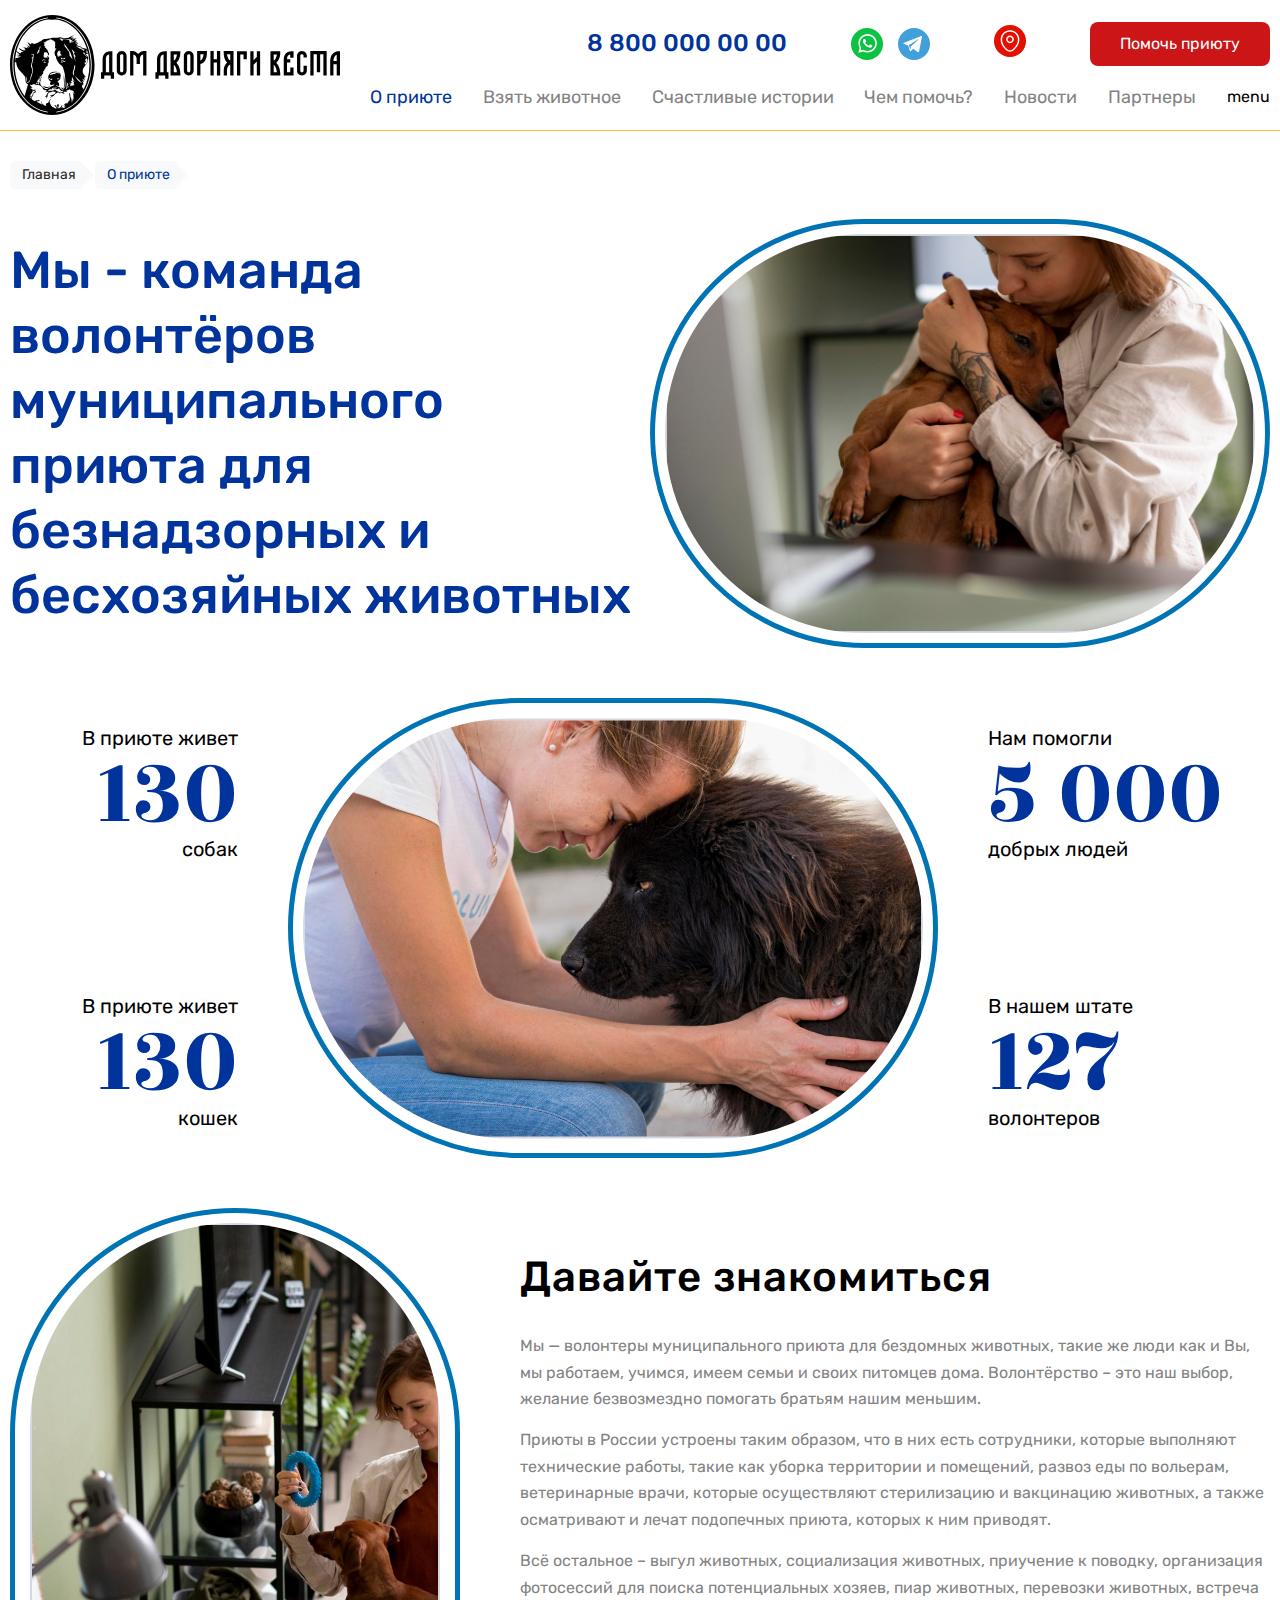
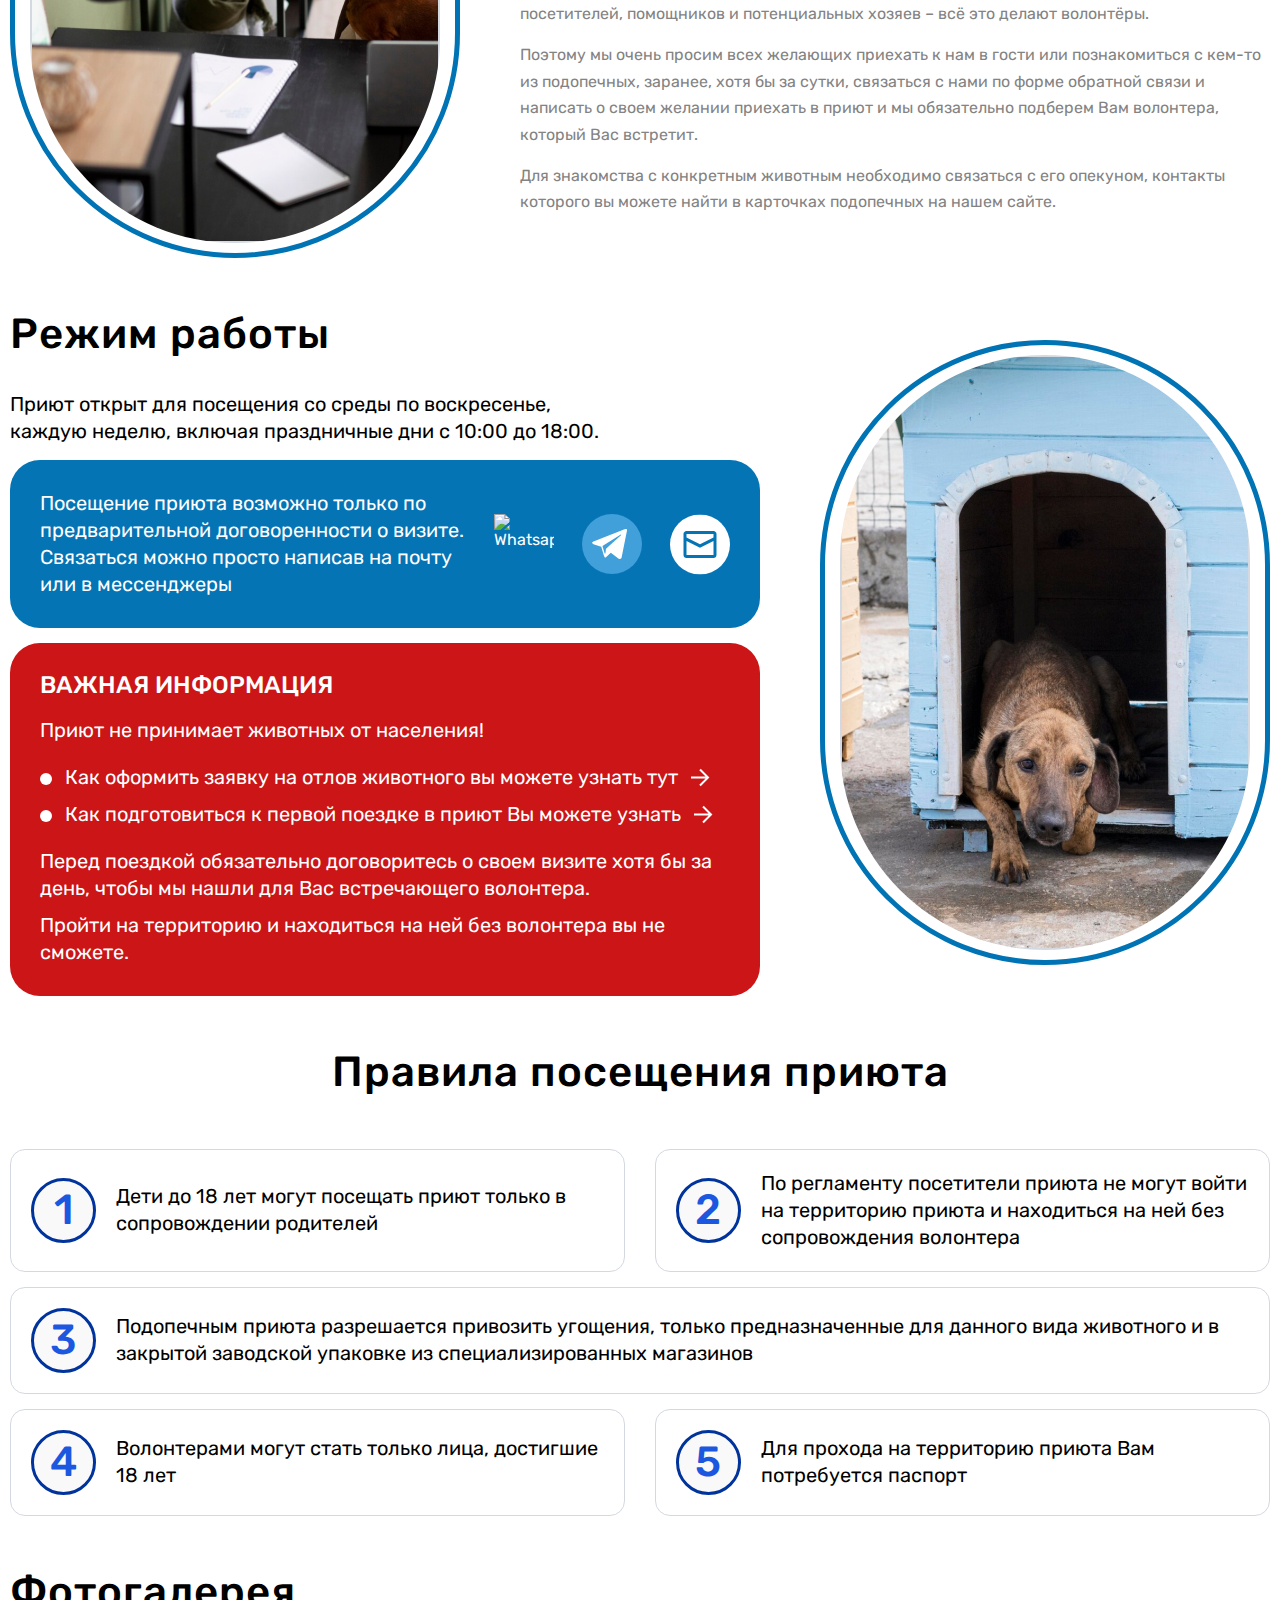
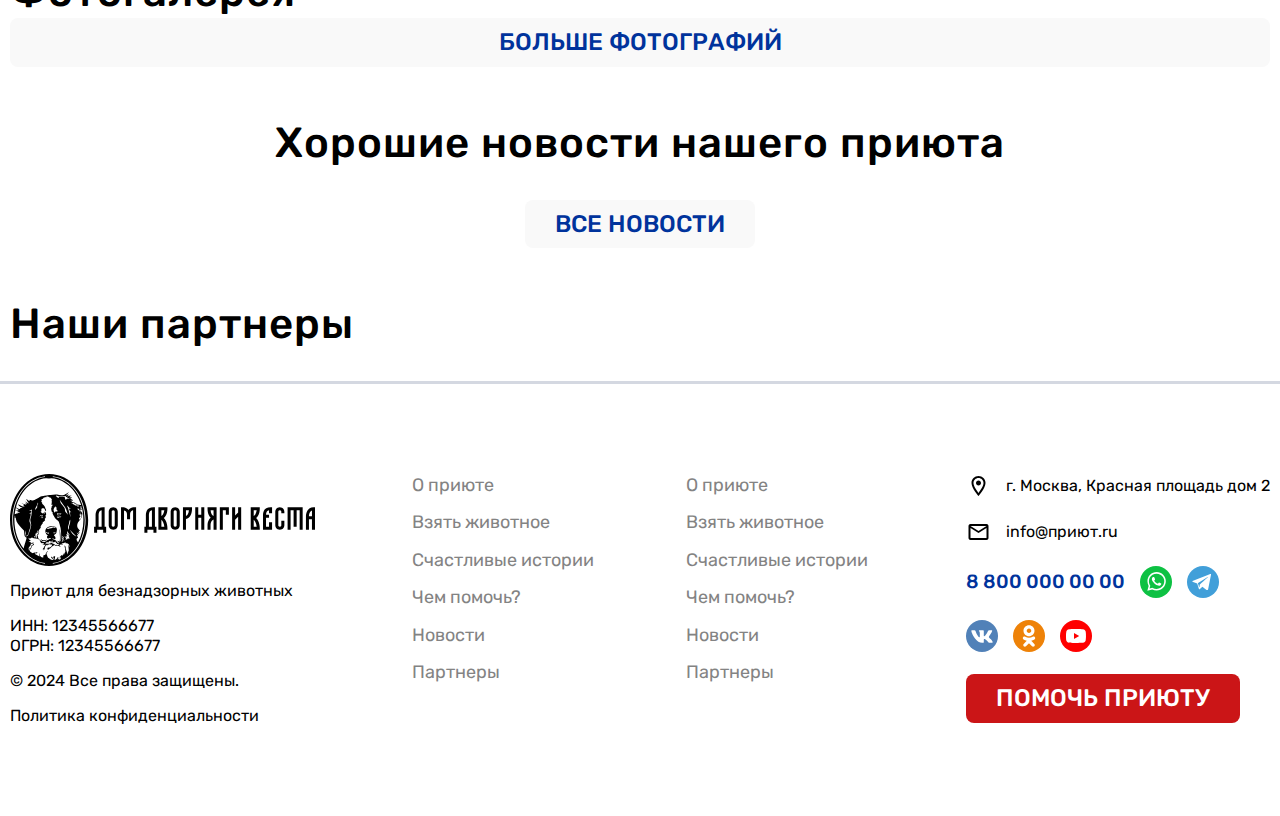
==== commit 7fcf250d: "update pages" ====
--- a/pages/about.html
+++ b/pages/about.html
@@ -178,7 +178,7 @@
 						<div class="schedule__connect-links">
 							<a href="#" class="schedule__connect-link"><img src="/img/icon/Whatsapp.svg" alt="Whatsapp"></a>
 							<a href="#" class="schedule__connect-link"><img src="/img/icon/Telegram.svg" alt="Telegram"></a>
-							<a href="#" class="schedule__connect-link"><img src="/img/icon/mail.svg" alt="Viber"></a>
+							<a href="#" class="schedule__connect-link"><img src="/img/icon/mail.svg" alt="Mail"></a>
 						</div>
 					</div>
 					<div class="schedule__important">
--- a/styles/style.css
+++ b/styles/style.css
@@ -359,10 +359,6 @@
   border-bottom: 14px solid transparent;
   border-right: 14px solid var(--gray-100);
 }
-a.button {
-  display: inline-block;
-}
-
 a {
   text-decoration: none;
   color: inherit;
@@ -539,7 +535,7 @@
   align-items: center;
   gap: clamp(20px, 5vw, 80px);
 }
-.header__contact-tel a {
+.header__contact-tel {
   white-space: nowrap;
   color: var(--primary-500);
   font-size: 24px;
@@ -709,10 +705,10 @@
   gap: 10px 15px;
   flex-wrap: wrap;
 }
-.footer__contact-tel a {
+.footer__contact-tel {
   white-space: nowrap;
   color: var(--primary-500);
-  font-size: 24px;
+  font-size: clamp(18px, 1.5vw, 24px);
   font-weight: 500;
   line-height: 24.7px; /* 102.917% */
   text-transform: uppercase;
@@ -755,9 +751,6 @@
   .footer__contact {
     align-items: center;
     row-gap: 15px;
-  }
-  .footer__contact-tel a {
-    font-size: 18px;
   }
 }
 @media (max-width: 480px) {
@@ -1605,6 +1598,267 @@
     padding: 0px 15px;
   }
 }
+.contacts__container {
+  display: flex;
+  flex-direction: column;
+  gap: 30px;
+}
+.contacts__content {
+  display: grid;
+  grid-template-columns: repeat(2, 1fr);
+  gap: 30px;
+}
+.contacts__col {
+  display: flex;
+  flex-direction: column;
+  gap: 30px;
+}
+.contacts__tel {
+  white-space: nowrap;
+  color: var(--primary-500);
+  font-size: clamp(24px, 4vw, 42px);
+  font-weight: 500;
+  line-height: 125%;
+  letter-spacing: 1px;
+}
+.contacts__hr {
+  height: 1px;
+  width: 100%;
+  margin: 0;
+  border-width: 0 0 1px 0;
+  border-color: var(--gray-300);
+}
+.contacts__group {
+  display: flex;
+  flex-direction: column;
+  gap: 8px;
+  font-size: clamp(16px, 2vw, 20px);
+  line-height: 135%;
+}
+.contacts__group a {
+  color: var(--primary-500);
+}
+.contacts__group .text-gray {
+  font-size: clamp(14px, 1.5vw, 16px);
+  line-height: 165%;
+}
+.contacts__social {
+  display: flex;
+  justify-content: space-between;
+  align-items: center;
+  gap: 30px;
+  height: 53px;
+}
+.contacts__social-links {
+  display: flex;
+  align-items: center;
+  gap: 25px;
+}
+.contacts__social-link {
+  flex-shrink: 0;
+  width: 53px;
+  height: 53px;
+}
+.contacts__social-link img {
+  width: inherit;
+  height: inherit;
+}
+.contacts__social-button {
+  padding: 12px 60px;
+  min-height: 53px;
+}
+.contacts__grid {
+  display: grid;
+  grid-template-columns: repeat(2, 1fr);
+  gap: 30px;
+}
+
+@media (max-width: 768px) {
+  .contacts__container {
+    gap: 15px;
+  }
+  .contacts__content {
+    display: grid;
+    grid-template-columns: 1fr;
+    gap: 15px;
+  }
+  .contacts__col {
+    gap: 10px;
+  }
+  .contacts__col:nth-child(2) {
+    flex-direction: column-reverse;
+  }
+  .contacts__tel {
+    width: 100%;
+    text-align: left;
+  }
+  .contacts__social {
+    flex-direction: column;
+    justify-content: center;
+    gap: 15px;
+    height: auto;
+  }
+  .contacts__social-links {
+    gap: 21px;
+  }
+  .contacts__social-link {
+    width: 45px;
+    height: 45px;
+  }
+  .contacts__social-link img {
+    width: inherit;
+    height: inherit;
+  }
+  .contacts__grid {
+    grid-template-columns: 1fr;
+    gap: 10px;
+  }
+}
+.map__container {
+  display: flex;
+  flex-direction: column;
+  justify-content: center;
+  align-items: center;
+  gap: 30px;
+  padding: 0px 50px 50px 50px;
+  box-shadow: 0px 46px 80px 0px rgba(40, 54, 91, 0.02), 0px 19.218px 33.422px 0px rgba(40, 54, 91, 0.01), 0px 10.275px 17.869px 0px rgba(40, 54, 91, 0.01), 0px 5.76px 10.017px 0px rgba(40, 54, 91, 0.01), 0px 3.059px 5.32px 0px rgba(40, 54, 91, 0.01), 0px 1.273px 2.214px 0px rgba(40, 54, 91, 0.01);
+  background: var(--white);
+}
+.map__title {
+  color: var(--primary-500);
+  font-size: clamp(24px, 3.5vw, 42px);
+  font-weight: 500;
+  line-height: 125%;
+  letter-spacing: 1px;
+}
+.map__wrapper {
+  width: 100%;
+  overflow: hidden;
+  border-radius: 15px;
+}
+
+@media (max-width: 768px) {
+  .map__section {
+    padding-inline: 0;
+  }
+  .map__container {
+    gap: 15px;
+    padding: 0px 17px 15px 17px;
+  }
+}
+.form {
+  display: flex;
+  flex-direction: column;
+  align-items: center;
+  gap: 30px;
+  max-width: 930px;
+  width: 100%;
+}
+.form__container {
+  display: flex;
+  justify-content: center;
+  gap: 30px;
+}
+.form__title {
+  font-size: clamp(18px, 4vw, 24px);
+  line-height: 102.917%;
+  text-transform: uppercase;
+  text-align: center;
+}
+.form__row {
+  display: grid;
+  grid-template-columns: repeat(2, 1fr);
+  gap: 30px;
+  width: 100%;
+}
+.form__col {
+  display: flex;
+  flex-direction: column;
+  gap: 20px;
+}
+.form__input {
+  display: flex;
+  padding: 10px 20px;
+  align-items: center;
+  border-radius: 8px;
+  border: 1px solid var(--gray-300);
+  background: var(--white);
+  width: 100%;
+  caret-color: var(--gray-500);
+  outline-color: var(--primary-200);
+}
+.form__input:user-invalid {
+  outline-color: var(--highlight-500);
+}
+.form__input::-moz-placeholder {
+  color: var(--black);
+  font-size: clamp(14px, 2vw, 16px);
+  font-weight: 400;
+  line-height: 165%;
+}
+.form__input::placeholder {
+  color: var(--black);
+  font-size: clamp(14px, 2vw, 16px);
+  font-weight: 400;
+  line-height: 165%;
+}
+.form__input ::-moz-placeholder {
+  color: var(--black);
+  font-size: clamp(14px, 2vw, 16px);
+  font-weight: 400;
+  line-height: 165%;
+}
+.form__input-textarea {
+  height: 100%;
+  resize: none;
+}
+.form__privacy {
+  display: flex;
+  justify-content: space-between;
+  align-items: center;
+  gap: 30px;
+  width: 100%;
+}
+.form__text {
+  font-size: clamp(14px, 2vw, 16px);
+  font-weight: 400;
+  line-height: 165%;
+}
+.form__link {
+  color: var(--primary-500);
+}
+.form__button {
+  min-height: 52px;
+  padding: 12px 60px;
+}
+
+@media (max-width: 768px) {
+  .form {
+    gap: 15px;
+  }
+  .form__container {
+    gap: 15px;
+  }
+  .form__row {
+    grid-template-columns: 1fr;
+    gap: 10px;
+  }
+  .form__col {
+    gap: 10px;
+  }
+  .form__input {
+    padding: 10px;
+    width: 100%;
+  }
+  .form__input-textarea {
+    max-height: 400px;
+  }
+  .form__privacy {
+    flex-direction: column;
+    gap: 10px;
+    text-align: center;
+  }
+}
 .mobile-visible {
   display: none;
   justify-content: center;
@@ -1624,6 +1878,14 @@
     display: none;
   }
 }
+.gap-0 {
+  gap: 0;
+}
+
+.gap-15 {
+  gap: 15px;
+}
+
 /* Preset */
 /* @media (max-width: 1200px) {
 }
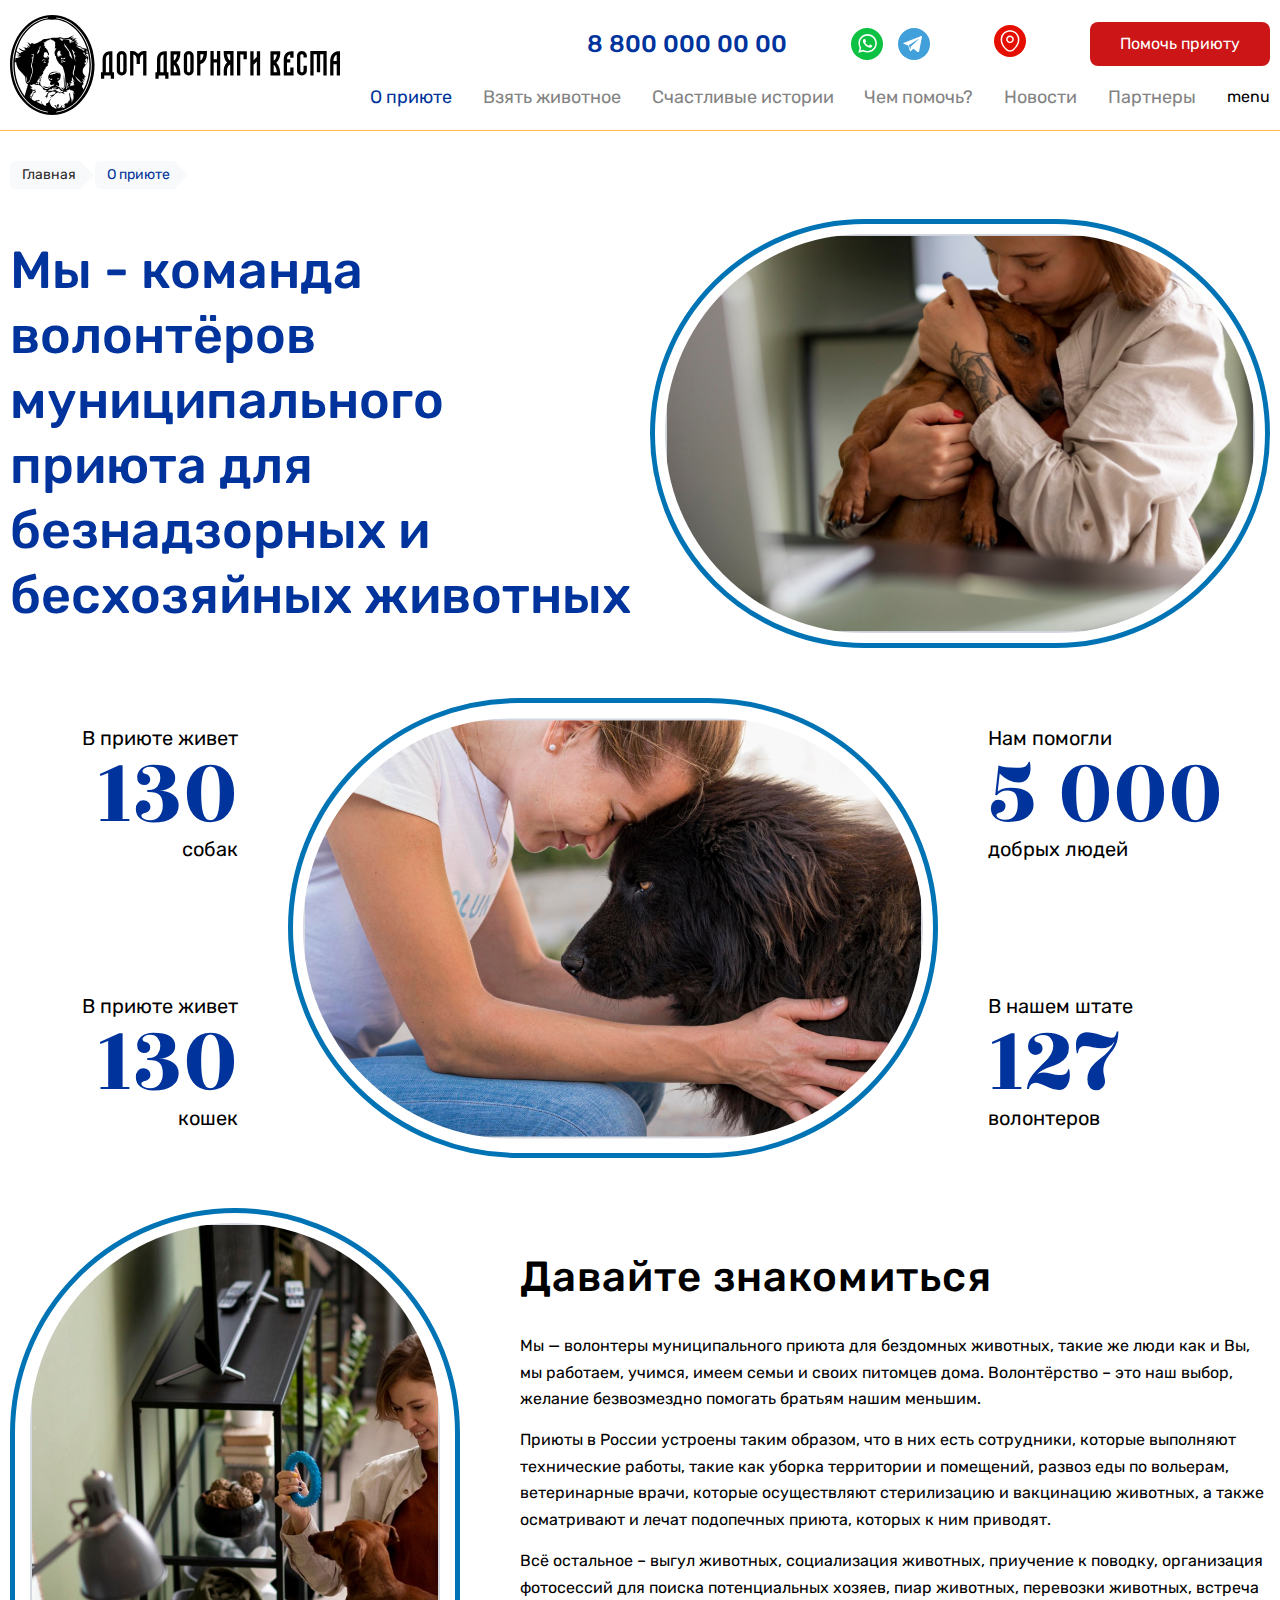
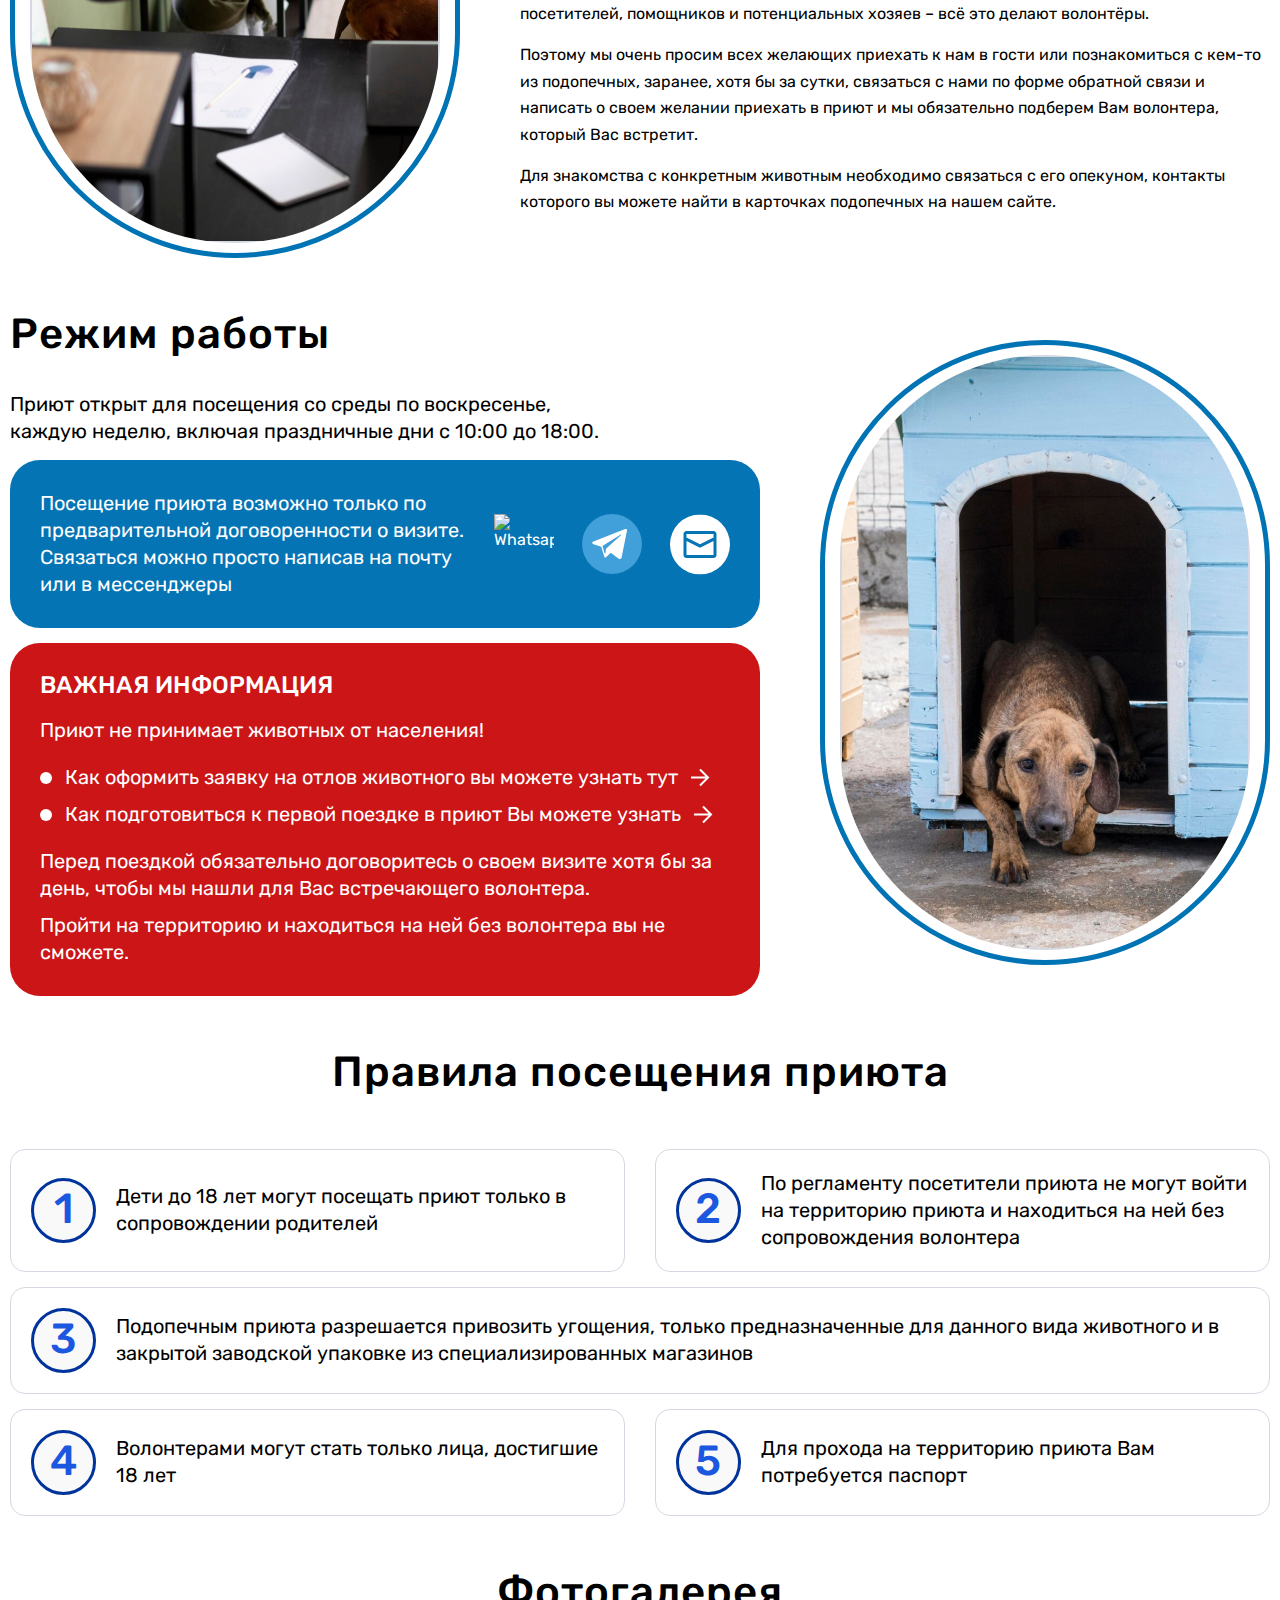
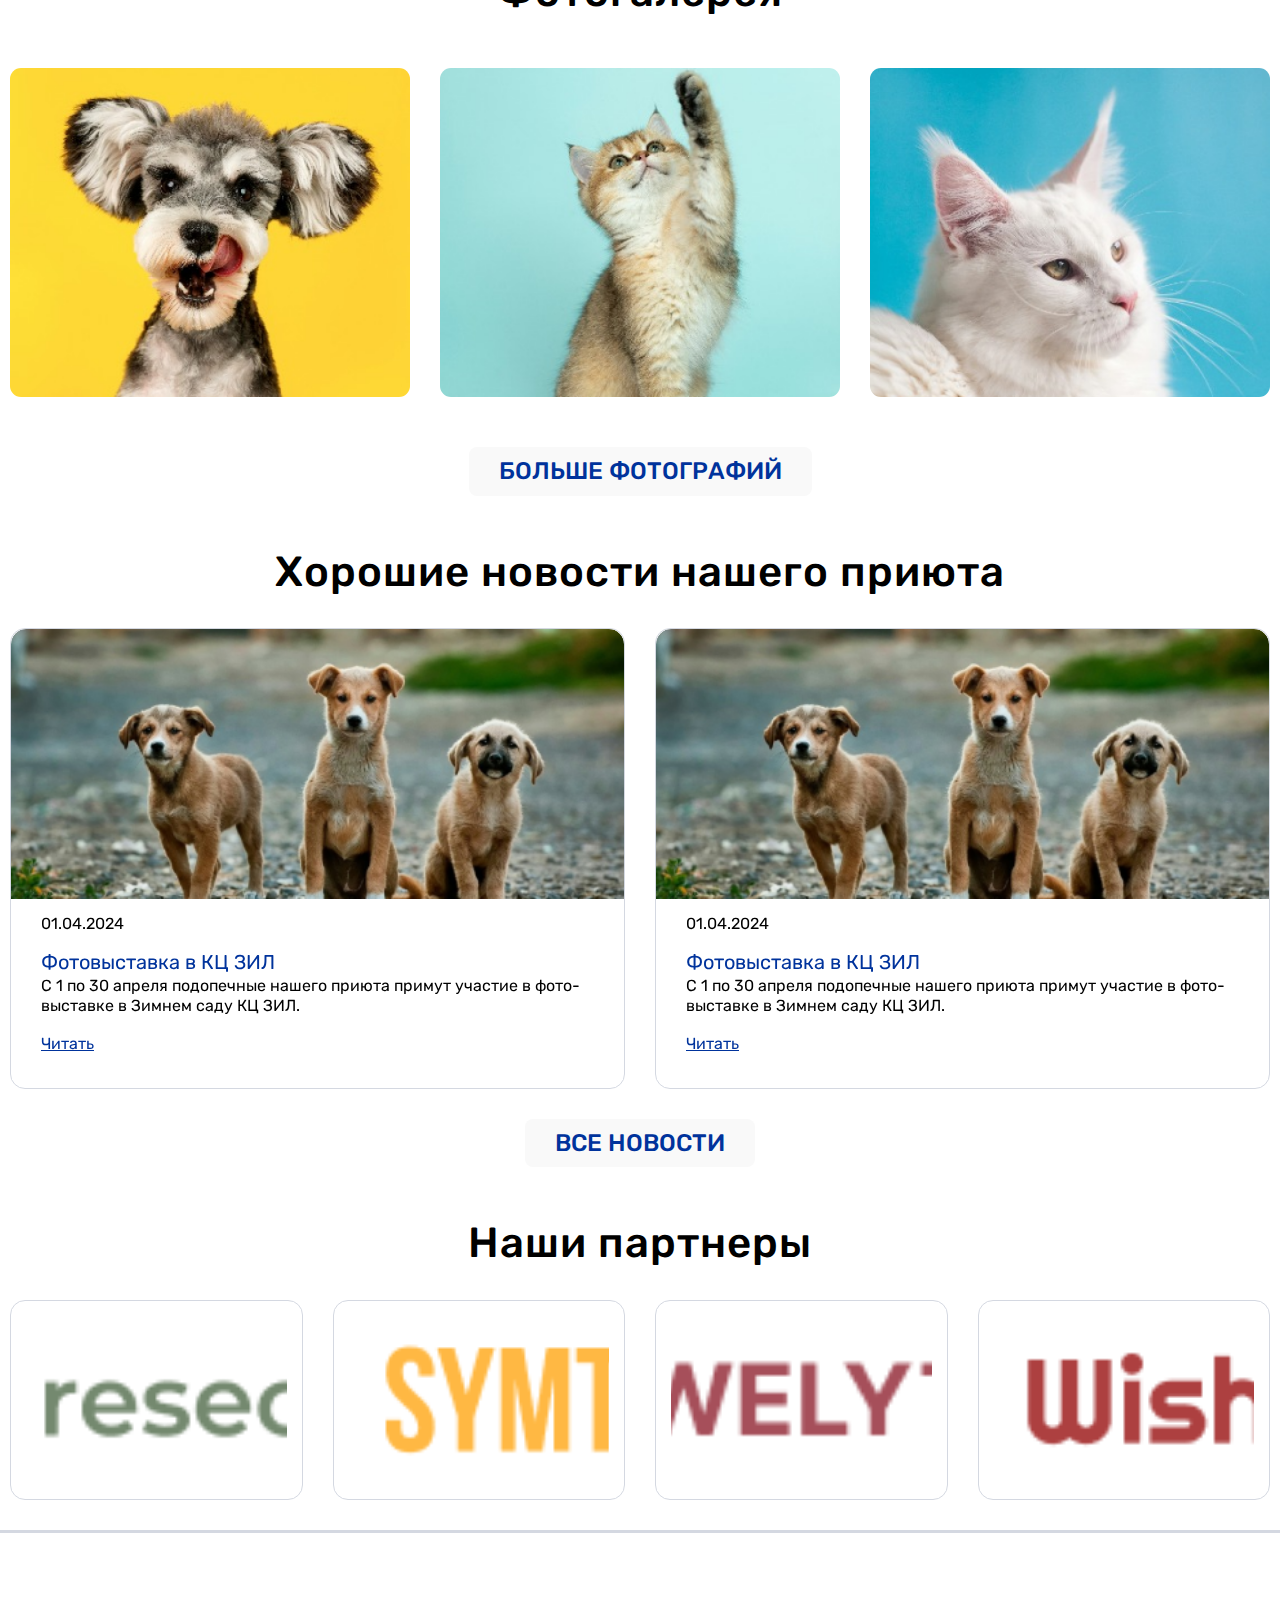
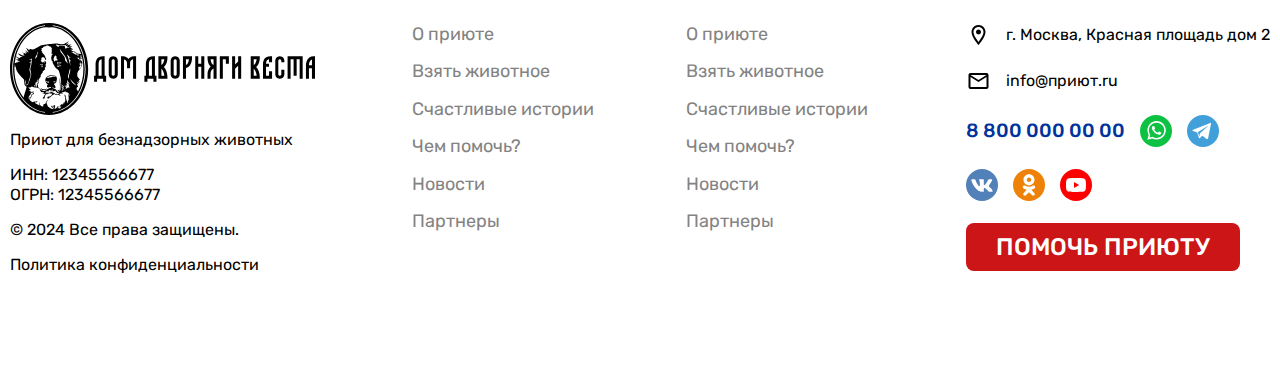
==== commit 5a8ab92f: "add swiper" ====
--- a/pages/about.html
+++ b/pages/about.html
@@ -5,8 +5,10 @@
 	<meta charset="UTF-8">
 	<meta name="viewport" content="width=device-width, initial-scale=1.0">
 	<link rel="shortcut icon" href="/img/icon/favicon-white.svg" type="image/x-icon">
+	<title>Дом дворняги веста</title>
+
+	<link rel="stylesheet" href="https://cdn.jsdelivr.net/npm/swiper@11/swiper-bundle.min.css" />
 	<link rel="stylesheet" href="/styles/style.css">
-	<title>Дом дворняги веста</title>
 </head>
 
 <body>
@@ -244,9 +246,56 @@
 			</div>
 		</section>
 
-		<section class="container">
+		<section>
 			<div class="gallery__container">
-				<h2 class="gallery__title">Фотогалерея</h2>
+				<div class="container">
+					<h2 class="gallery__title">Фотогалерея</h2>
+				</div>
+				<div class="gallery__swiper swiper">
+					<div class="swiper-wrapper">
+						<div class="swiper-slide">
+							<div class="gallery__image">
+								<img src="/img/gallery-1.png" alt="Руан">
+							</div>
+						</div>
+						<div class="swiper-slide">
+							<div class="gallery__image">
+								<img src="/img/gallery-2.png" alt="Руан">
+							</div>
+						</div>
+						<div class="swiper-slide">
+							<div class="gallery__image">
+								<img src="/img/gallery-3.png" alt="Чита">
+							</div>
+						</div>
+						<div class="swiper-slide">
+							<div class="gallery__image">
+								<img src="/img/gallery-4.png" alt="Келли">
+							</div>
+						</div>
+						<div class="swiper-slide">
+							<div class="gallery__image">
+								<img src="/img/gallery-1.png" alt="Руан">
+							</div>
+						</div>
+						<div class="swiper-slide">
+							<div class="gallery__image">
+								<img src="/img/gallery-2.png" alt="Руан">
+							</div>
+						</div>
+						<div class="swiper-slide">
+							<div class="gallery__image">
+								<img src="/img/gallery-3.png" alt="Чита">
+							</div>
+						</div>
+						<div class="swiper-slide">
+							<div class="gallery__image">
+								<img src="/img/gallery-4.png" alt="Келли">
+							</div>
+						</div>
+
+					</div>
+				</div>
 				<a href="#" class="gallery__button button button-uppercase button-gray">Больше фотографий</a>
 			</div>
 		</section>
@@ -254,6 +303,113 @@
 		<section class="container">
 			<div class="news__container">
 				<h2 class="news__title">Хорошие новости нашего приюта</h2>
+				<div class="news__swiper swiper">
+					<div class="swiper-wrapper">
+						<div class="swiper-slide">
+							<div class="news__card">
+								<div class="news__card-image">
+									<img src="/img/news-1.png" alt="Фотовыставка в КЦ ЗИЛ">
+								</div>
+								<div class="news__card-content">
+									<p class="news__card-date">01.04.2024</p>
+									<div class="news__card-group">
+										<h3 class="news__card-title">Фотовыставка в КЦ ЗИЛ</h3>
+										<p class="news__card-text">
+											С 1 по 30 апреля подопечные нашего приюта примут участие в фото-выставке в Зимнем саду КЦ ЗИЛ.
+										</p>
+									</div>
+									<a href="#" class="news__card-link">Читать</a>
+								</div>
+							</div>
+						</div>
+						<div class="swiper-slide">
+							<div class="news__card">
+								<div class="news__card-image">
+									<img src="/img/news-1.png" alt="Фотовыставка в КЦ ЗИЛ">
+								</div>
+								<div class="news__card-content">
+									<p class="news__card-date">01.04.2024</p>
+									<div class="news__card-group">
+										<h3 class="news__card-title">Фотовыставка в КЦ ЗИЛ</h3>
+										<p class="news__card-text">
+											С 1 по 30 апреля подопечные нашего приюта примут участие в фото-выставке в Зимнем саду КЦ ЗИЛ.
+										</p>
+									</div>
+									<a href="#" class="news__card-link">Читать</a>
+								</div>
+							</div>
+						</div>
+						<div class="swiper-slide">
+							<div class="news__card">
+								<div class="news__card-image">
+									<img src="/img/news-1.png" alt="Фотовыставка в КЦ ЗИЛ">
+								</div>
+								<div class="news__card-content">
+									<p class="news__card-date">01.04.2024</p>
+									<div class="news__card-group">
+										<h3 class="news__card-title">Фотовыставка в КЦ ЗИЛ</h3>
+										<p class="news__card-text">
+											С 1 по 30 апреля подопечные нашего приюта примут участие в фото-выставке в Зимнем саду КЦ ЗИЛ.
+										</p>
+									</div>
+									<a href="#" class="news__card-link">Читать</a>
+								</div>
+							</div>
+						</div>
+						<div class="swiper-slide">
+							<div class="news__card">
+								<div class="news__card-image">
+									<img src="/img/news-1.png" alt="Фотовыставка в КЦ ЗИЛ">
+								</div>
+								<div class="news__card-content">
+									<p class="news__card-date">01.04.2024</p>
+									<div class="news__card-group">
+										<h3 class="news__card-title">Фотовыставка в КЦ ЗИЛ</h3>
+										<p class="news__card-text">
+											С 1 по 30 апреля подопечные нашего приюта примут участие в фото-выставке в Зимнем саду КЦ ЗИЛ.
+										</p>
+									</div>
+									<a href="#" class="news__card-link">Читать</a>
+								</div>
+							</div>
+						</div>
+						<div class="swiper-slide">
+							<div class="news__card">
+								<div class="news__card-image">
+									<img src="/img/news-1.png" alt="Фотовыставка в КЦ ЗИЛ">
+								</div>
+								<div class="news__card-content">
+									<p class="news__card-date">01.04.2024</p>
+									<div class="news__card-group">
+										<h3 class="news__card-title">Фотовыставка в КЦ ЗИЛ</h3>
+										<p class="news__card-text">
+											С 1 по 30 апреля подопечные нашего приюта примут участие в фото-выставке в Зимнем саду КЦ ЗИЛ.
+										</p>
+									</div>
+									<a href="#" class="news__card-link">Читать</a>
+								</div>
+							</div>
+						</div>
+						<div class="swiper-slide">
+							<div class="news__card">
+								<div class="news__card-image">
+									<img src="/img/news-1.png" alt="Фотовыставка в КЦ ЗИЛ">
+								</div>
+								<div class="news__card-content">
+									<p class="news__card-date">01.04.2024</p>
+									<div class="news__card-group">
+										<h3 class="news__card-title">Фотовыставка в КЦ ЗИЛ</h3>
+										<p class="news__card-text">
+											С 1 по 30 апреля подопечные нашего приюта примут участие в фото-выставке в Зимнем саду КЦ ЗИЛ.
+										</p>
+									</div>
+									<a href="#" class="news__card-link">Читать</a>
+								</div>
+							</div>
+						</div>
+
+					</div>
+				</div>
 				<a href="#" class="news__button button button-uppercase button-gray">Все новости</a>
 			</div>
 		</section>
@@ -261,6 +417,35 @@
 		<section class="container">
 			<div class="partner__container">
 				<h2 class="partner__title">Наши партнеры</h2>
+				<div class="partner__swiper swiper">
+					<div class="swiper-wrapper">
+						<div class="swiper-slide">
+							<div class="partner__image">
+								<img src="/img/Resecurb.png" alt="Resecurb">
+							</div>
+						</div>
+						<div class="swiper-slide">
+							<div class="partner__image">
+								<img src="/img/Symtric.png" alt="Symtric">
+							</div>
+						</div>
+						<div class="swiper-slide">
+							<div class="partner__image">
+								<img src="/img/Welytics.png" alt="Welytics">
+							</div>
+						</div>
+						<div class="swiper-slide">
+							<div class="partner__image">
+								<img src="/img/Wishelp.png" alt="Wishelp">
+							</div>
+						</div>
+						<div class="swiper-slide">
+							<div class="partner__image">
+								<img src="/img/Jiggle.png" alt="Jiggle">
+							</div>
+						</div>
+					</div>
+				</div>
 			</div>
 		</section>
 
@@ -325,6 +510,7 @@
 		</div>
 	</footer>
 
+	<script src="https://cdn.jsdelivr.net/npm/swiper@11/swiper-bundle.min.js"></script>
 	<script src="/scripts/script.js"></script>
 </body>
 
--- a/styles/style.css
+++ b/styles/style.css
@@ -229,7 +229,7 @@
   font-size: 16px;
   font-style: normal;
   font-weight: 400;
-  line-height: 125%; /* 20px */
+  line-height: 125%;
 }
 
 html {
@@ -245,14 +245,14 @@
   color: var(--primary-500);
   font-size: clamp(28px, 4.5vw, 52px);
   font-weight: 500;
-  line-height: 125%; /* 65px */
+  line-height: 125%;
 }
 
 h2 {
   color: var(--black);
   font-size: clamp(24px, 4vw, 42px);
   font-weight: 500;
-  line-height: 125%; /* 52.5px */
+  line-height: 125%;
   letter-spacing: 1px;
 }
 
@@ -280,6 +280,10 @@
     padding: 0 17px;
   }
 }
+section:not([class]) {
+  width: 100%;
+}
+
 .button {
   position: relative;
   padding: 12px 30px;
@@ -291,7 +295,7 @@
   text-align: center;
   font-size: 16px;
   font-weight: 400;
-  line-height: 125%; /* 20px */
+  line-height: 125%;
 }
 .button:hover {
   cursor: pointer;
@@ -304,7 +308,7 @@
 .button-uppercase {
   font-size: clamp(18px, 3vw, 24px);
   font-weight: 500;
-  line-height: 24.7px; /* 102.917% */
+  line-height: 102.917%;
   text-transform: uppercase;
 }
 .button-secondary {
@@ -365,7 +369,7 @@
 }
 a:hover {
   cursor: pointer;
-  color: var(--primary-500);
+  color: inherit;
 }
 a:active {
   color: var(--primary-500);
@@ -375,10 +379,10 @@
   color: var(--gray-500);
   font-size: 18px;
   font-weight: 400;
-  line-height: 125%; /* 22.5px */
+  line-height: 125%;
 }
 .link-nav:hover {
-  color: var(--black);
+  color: var(--primary-500);
 }
 .link-nav:active {
   color: var(--primary-500);
@@ -395,10 +399,9 @@
   display: flex;
   flex-direction: column;
   gap: 15px;
-  color: var(--gray-500);
   font-size: clamp(14px, 3vw, 16px);
   font-weight: 400;
-  line-height: 165%; /* 26.4px */
+  line-height: 165%;
 }
 .text-gray {
   color: var(--gray-500);
@@ -409,19 +412,19 @@
 
 @media (max-width: 480px) {
   .text {
-    line-height: 135%; /* 18.9px */
+    line-height: 135%;
   }
 }
 .p {
   color: var(--black);
   font-size: clamp(14px, 3vw, 16px);
   font-weight: 400;
-  line-height: 125%; /* 20px */
+  line-height: 125%;
 }
 
 @media (max-width: 480px) {
   .p {
-    line-height: 135%; /* 18.9px */
+    line-height: 135%;
   }
 }
 .frame {
@@ -467,7 +470,7 @@
   font-family: Poppins;
   font-size: 14px;
   font-weight: 500;
-  line-height: 20px; /* 142.857% */
+  line-height: 142.857%;
 }
 .pagination-item:hover {
   background: var(--gray-100);
@@ -490,6 +493,39 @@
   content: url("/img/icon/arrow-next.svg");
   height: 16px;
   width: 16px;
+}
+
+.swiper {
+  width: 100%;
+}
+
+.swiper-slide {
+  display: flex;
+  height: auto;
+}
+
+.swiper-slide img {
+  display: block;
+  width: 100%;
+  height: 100%;
+  -o-object-fit: cover;
+     object-fit: cover;
+}
+
+.swiper-button-prev {
+  width: 32px;
+  height: 32px;
+  z-index: 1;
+  left: 0;
+  background: url("/img/icon/arrow-prev.svg") no-repeat center;
+}
+
+.swiper-button-next {
+  width: 32px;
+  height: 32px;
+  z-index: 1;
+  right: 0;
+  background: url("/img/icon/arrow-next.svg") no-repeat center;
 }
 
 .header {
@@ -540,8 +576,11 @@
   color: var(--primary-500);
   font-size: 24px;
   font-weight: 500;
-  line-height: 24.7px; /* 102.917% */
+  line-height: 102.917%;
   text-transform: uppercase;
+}
+.header__contact-tel:hover {
+  color: var(--primary-200);
 }
 .header__contact-social {
   display: flex;
@@ -622,7 +661,7 @@
   color: var(--gray-800);
   font-size: 14px;
   font-weight: 400;
-  line-height: 125%; /* 17.5px */
+  line-height: 125%;
 }
 .breadcrumbs__item::after {
   content: "";
@@ -710,8 +749,11 @@
   color: var(--primary-500);
   font-size: clamp(18px, 1.5vw, 24px);
   font-weight: 500;
-  line-height: 24.7px; /* 102.917% */
+  line-height: 102.917%;
   text-transform: uppercase;
+}
+.footer__contact-tel:hover {
+  color: var(--primary-200);
 }
 .footer__contact-social {
   display: flex;
@@ -780,7 +822,6 @@
 .head__section {
   display: flex;
   flex-direction: column;
-  align-items: center;
   gap: 30px;
 }
 .head__container {
@@ -797,10 +838,11 @@
   color: var(--black);
   font-size: clamp(18px, 2.5vw, 24px);
   font-weight: 400;
-  line-height: 125%; /* 30px */
+  line-height: 125%;
 }
 .head__image {
   width: 620px;
+  max-width: 100%;
   flex-shrink: 0;
 }
 
@@ -847,7 +889,7 @@
 .want__text {
   font-size: clamp(18px, 3vw, 28px);
   font-weight: 400;
-  line-height: 125%; /* 35px */
+  line-height: 125%;
 }
 
 @media (max-width: 1300px) {
@@ -954,14 +996,14 @@
 .digit__text {
   font-size: clamp(16px, 2.5vw, 20px);
   font-weight: 400;
-  line-height: 135%; /* 27px */
+  line-height: 135%;
 }
 .digit__number {
   color: var(--primary-500);
   font-family: "RozhaOne";
   font-size: clamp(40px, 7.5vw, 128px);
   font-weight: 400;
-  line-height: 57.813%; /* 74px */
+  line-height: 57.813%;
   white-space: nowrap;
 }
 .digit__image {
@@ -1009,9 +1051,6 @@
     display: flex;
     width: 400px;
   }
-  .digit__number {
-    line-height: 30px;
-  }
 }
 @media (max-width: 480px) {
   .digit__image-mobile {
@@ -1029,21 +1068,30 @@
 }
 .animals__filter {
   display: flex;
+  justify-content: center;
   flex-wrap: wrap;
-  justify-content: center;
-  gap: 10px;
-}
-.animals__filter-wrapper {
-  max-width: 100%;
-  overflow-x: auto;
-}
-.animals__filter-wrapper::-webkit-scrollbar {
-  height: 10px;
+  gap: 15px 10px;
+  width: 100%;
+}
+.animals__tabs {
+  max-width: -moz-fit-content;
+  max-width: fit-content;
+  margin-inline: unset;
 }
 .animals__tab {
   padding: 8px 30px;
   border-radius: 8px;
+  color: var(--primary-500);
   background: var(--gray-200);
+  font-size: clamp(16px, 2.5vw, 20px);
+  line-height: 135%;
+}
+.animals__tab:hover {
+  color: var(--white);
+  background: var(--primary-500);
+}
+.animals__tab:focus-visible {
+  outline-color: var(--primary-500);
 }
 .animals__tab-active {
   color: var(--white);
@@ -1052,7 +1100,41 @@
 .animals__tab-active:hover {
   color: var(--white);
 }
-.animals__cards {
+.animals__search {
+  display: flex;
+  max-width: 320px;
+  padding: 8px 52px 8px 30px;
+  align-items: center;
+  border-radius: 8px;
+  border: 1px solid var(--primary-200);
+  background: var(--gray-200);
+  color: var(--primary-500);
+  font-size: clamp(16px, 2.5vw, 20px);
+  line-height: 135%;
+}
+.animals__search::-moz-placeholder {
+  color: var(--primary-500);
+}
+.animals__search::placeholder {
+  color: var(--primary-500);
+}
+.animals__search:focus-visible {
+  outline-color: var(--primary-500);
+}
+.animals__search-group {
+  position: relative;
+  display: flex;
+  align-items: center;
+  justify-content: flex-end;
+}
+.animals__search-icon {
+  content: "";
+  position: absolute;
+  height: 18px;
+  width: 18px;
+  right: 30px;
+}
+.animals__grid {
   display: grid;
   grid-template-columns: repeat(3, 1fr);
   gap: 30px;
@@ -1070,6 +1152,7 @@
 }
 .animals__card-image {
   display: flex;
+  align-items: center;
   flex-shrink: 0;
   border-radius: 15px;
 }
@@ -1085,7 +1168,7 @@
 .animals__card-title {
   font-size: clamp(18px, 3vw, 32px);
   font-weight: 400;
-  line-height: 125%; /* 40px */
+  line-height: 125%;
   letter-spacing: 1px;
 }
 .animals__card-info {
@@ -1093,7 +1176,7 @@
   flex-direction: column;
   gap: 5px;
   font-size: clamp(14px, 2.5vw, 18px);
-  line-height: 125%; /* 22.5px */
+  line-height: 125%;
 }
 .animals__card-paragraph {
   display: flex;
@@ -1101,14 +1184,49 @@
   gap: 0 10px;
 }
 
+.animals__tabs .swiper-scrollbar {
+  opacity: 0;
+}
+
+.animals__tabs .swiper-slide {
+  max-width: -moz-fit-content;
+  max-width: fit-content;
+}
+
+h1.animals__title {
+  text-align: left;
+  width: 100%;
+}
+
 @media (max-width: 992px) {
-  .animals__cards {
+  .animals__grid {
     grid-template-columns: repeat(2, 1fr);
     gap: 30px;
   }
 }
 @media (max-width: 768px) {
-  .animals__cards {
+  h2.animals__title {
+    text-transform: uppercase;
+  }
+  .animals__container {
+    gap: 15px;
+  }
+  .animals__tab {
+    padding: 6px 10px;
+    line-height: 165%;
+  }
+  .animals__search {
+    max-width: 100%;
+    width: 100%;
+    padding: 8px 34px 8px 10px;
+  }
+  .animals__search-group {
+    width: 100%;
+  }
+  .animals__search-icon {
+    right: 10px;
+  }
+  .animals__grid {
     grid-template-columns: repeat(1, 1fr);
     gap: 15px;
   }
@@ -1129,6 +1247,9 @@
     gap: 10px;
     padding: 10px 10px 10px 0;
   }
+  .animals__swiper {
+    padding: 0 17px;
+  }
 }
 @media (max-width: 480px) {
   .animals__card-image {
@@ -1173,7 +1294,7 @@
   text-align: center;
   font-size: clamp(18px, 3.5vw, 32px);
   font-weight: 400;
-  line-height: 125%; /* 40px */
+  line-height: 125%;
   letter-spacing: 1px;
 }
 .help__card-paragraph {
@@ -1184,7 +1305,7 @@
   text-align: center;
   font-weight: 400;
   font-size: clamp(16px, 2.5vw, 20px);
-  line-height: 135%; /* 27px */
+  line-height: 135%;
 }
 .help__card-list {
   display: flex;
@@ -1211,6 +1332,37 @@
     max-width: 600px;
   }
 }
+@media (max-width: 768px) {
+  .help__container {
+    gap: 15px;
+  }
+}
+.gallery__container {
+  display: flex;
+  flex-direction: column;
+  align-items: center;
+  gap: 50px;
+}
+.gallery__title {
+  text-align: center;
+}
+.gallery__swiper {
+  padding: 0 10px;
+}
+.gallery__image {
+  border-radius: 11px;
+}
+.gallery__image img {
+  border-radius: inherit;
+}
+@media (max-width: 768px) {
+  .gallery__container {
+    gap: 15px;
+  }
+  .gallery__swiper {
+    padding: 0;
+  }
+}
 .schedule__container {
   display: flex;
   align-items: center;
@@ -1234,7 +1386,7 @@
 .schedule__text {
   font-size: clamp(16px, 3vw, 20px);
   font-weight: 400;
-  line-height: 135%; /* 27px */
+  line-height: 135%;
 }
 .schedule__connect {
   display: flex;
@@ -1248,7 +1400,7 @@
 .schedule__connect-text {
   font-size: clamp(16px, 3vw, 20px);
   font-weight: 400;
-  line-height: 135%; /* 27px */
+  line-height: 135%;
 }
 .schedule__connect-links {
   display: flex;
@@ -1275,13 +1427,13 @@
 .schedule__important-title {
   font-size: clamp(18px, 3.5vw, 24px);
   font-weight: 500;
-  line-height: 24.7px; /* 102.917% */
+  line-height: 102.917%;
   text-transform: uppercase;
 }
 .schedule__important-paragraph {
   font-size: clamp(16px, 3vw, 20px);
   font-weight: 400;
-  line-height: 135%; /* 27px */
+  line-height: 135%;
 }
 .schedule__important-list {
   display: flex;
@@ -1293,7 +1445,7 @@
   margin-left: 25px;
   font-size: clamp(16px, 3vw, 20px);
   font-weight: 400;
-  line-height: 135%; /* 27px */
+  line-height: 135%;
 }
 .schedule__important-list li::before {
   content: "";
@@ -1408,13 +1560,13 @@
   color: var(--primary-400);
   font-size: 42px;
   font-weight: 500;
-  line-height: 90%; /* 37.8px */
+  line-height: 90%;
   letter-spacing: 1px;
 }
 .rules__card-text {
   font-size: 20px;
   font-weight: 400;
-  line-height: 135%; /* 27px */
+  line-height: 135%;
 }
 
 .histories__container {
@@ -1423,6 +1575,19 @@
   justify-content: center;
   align-items: center;
   gap: 50px;
+}
+.histories__swiper {
+  padding: 0 10px;
+}
+.histories__swiper .histories__card-content {
+  height: 100%;
+  justify-content: space-between;
+}
+.histories__swiper .histories__card-text {
+  height: 100%;
+}
+.histories__title {
+  text-align: center;
 }
 .histories__grid {
   display: grid;
@@ -1459,20 +1624,23 @@
 .histories__card-title {
   font-size: clamp(16px, 2vw, 20px);
   font-weight: 400;
-  line-height: 135%; /* 27px */
+  line-height: 135%;
 }
 .histories__card-text {
   color: var(--gray-500);
   font-size: clamp(14px, 1.5vw, 16px);
   font-weight: 400;
-  line-height: 125%; /* 20px */
+  line-height: 125%;
 }
 .histories__card-link {
   color: var(--primary-500);
   font-size: clamp(14px, 1.5vw, 16px);
   font-weight: 400;
-  line-height: 165%; /* 26.4px */
+  line-height: 165%;
   text-decoration-line: underline;
+}
+.histories__card-link:hover {
+  color: var(--primary-300);
 }
 @media (max-width: 992px) {
   .histories__card-image {
@@ -1480,6 +1648,12 @@
   }
 }
 @media (max-width: 768px) {
+  .histories__container {
+    gap: 15px;
+  }
+  .histories__swiper {
+    padding: 0 17px;
+  }
   .histories__grid {
     grid-template-columns: 1fr;
     gap: 15px;
@@ -1507,6 +1681,9 @@
   align-items: center;
   gap: 30px;
 }
+.news__title {
+  text-align: center;
+}
 .news__grid {
   display: grid;
   grid-template-columns: repeat(3, 1fr);
@@ -1521,10 +1698,15 @@
   border: 1px solid var(--gray-300);
 }
 .news__card-image {
+  display: flex;
+  overflow: hidden;
+  align-items: center;
+  max-height: 270px;
   border-radius: 15px 15px 0px 0px;
 }
 .news__card-image img {
   border-radius: inherit;
+  width: 100%;
 }
 .news__card-content {
   display: flex;
@@ -1535,7 +1717,7 @@
 .news__card-date {
   font-size: clamp(14px, 1.5vw, 16px);
   font-weight: 400;
-  line-height: 125%; /* 20px */
+  line-height: 125%;
 }
 .news__card-group {
   display: flex;
@@ -1545,18 +1727,18 @@
   color: var(--primary-500);
   font-size: clamp(16px, 2vw, 20px);
   font-weight: 400;
-  line-height: 135%; /* 27px */
+  line-height: 135%;
 }
 .news__card-text {
   font-size: clamp(14px, 1.5vw, 16px);
   font-weight: 400;
-  line-height: 125%; /* 20px */
+  line-height: 125%;
 }
 .news__card-link {
   color: var(--primary-500);
   font-size: clamp(14px, 1.5vw, 16px);
   font-weight: 400;
-  line-height: 165%; /* 26.4px */
+  line-height: 165%;
   text-decoration-line: underline;
 }
 h1.news__title {
@@ -1596,6 +1778,34 @@
   .news__card-content {
     gap: 5px;
     padding: 0px 15px;
+  }
+}
+.partner__container {
+  display: flex;
+  flex-direction: column;
+  align-items: center;
+  gap: 30px;
+}
+.partner__image {
+  display: flex;
+  justify-content: center;
+  align-items: center;
+  height: 200px;
+  width: 100%;
+  padding: 15px;
+  border-radius: 15px;
+  border: 1px solid var(--gray-300);
+  background: var(--white);
+}
+
+@media (max-width: 768px) {
+  .partner__container {
+    gap: 15px;
+  }
+  .partner__image {
+    height: 100px;
+    padding: 10px;
+    border-radius: 10px;
   }
 }
 .contacts__container {
@@ -1859,14 +2069,178 @@
     text-align: center;
   }
 }
+.animal__section {
+  display: flex;
+  flex-direction: column;
+  align-items: flex-start;
+  gap: 30px;
+}
+.animal__container {
+  display: grid;
+  grid-template-columns: repeat(2, 1fr);
+  gap: 30px;
+}
+.animal__content {
+  display: flex;
+  flex-direction: column;
+  gap: 30px;
+}
+.animal__title {
+  text-transform: uppercase;
+}
+.animal__title-mobile {
+  width: 100%;
+  text-align: left;
+}
+.animal__info {
+  display: flex;
+  flex-direction: column;
+  gap: 12px;
+}
+.animal__info-paragraph {
+  display: flex;
+  gap: 10px;
+  font-size: clamp(16px, 3vw, 20px);
+  font-weight: 400;
+  line-height: 165%;
+}
+.animal__info-links {
+  display: flex;
+  align-items: center;
+  gap: 15px;
+}
+.animal__info-link {
+  width: 32px;
+  height: 32px;
+}
+.animal__info-link img {
+  width: inherit;
+  height: inherit;
+}
+.animal__important {
+  display: flex;
+  padding: 30px;
+  flex-direction: column;
+  justify-content: center;
+  gap: 20px;
+  border-radius: 30px;
+  color: var(--white);
+  background: var(--secondary-500);
+}
+.animal__important-title {
+  font-size: clamp(18px, 3vw, 24px);
+  font-weight: 500;
+  line-height: 102.917%;
+  text-transform: uppercase;
+}
+.animal__important-paragraph {
+  font-size: clamp(16px, 3vw, 20px);
+  font-weight: 400;
+  line-height: 135%;
+}
+.animal__important-link {
+  text-decoration: underline;
+}
+.animal__connect {
+  display: flex;
+  flex-wrap: wrap;
+  padding: 30px;
+  align-items: center;
+  gap: 30px;
+  border-radius: 30px;
+  color: var(--white);
+  background: var(--primary-200);
+}
+.animal__connect-title {
+  font-size: clamp(18px, 3vw, 24px);
+  font-weight: 500;
+  line-height: 102.917%;
+  text-transform: uppercase;
+}
+.animal__connect-links {
+  display: flex;
+  flex-wrap: wrap;
+  gap: 28.125px;
+}
+.animal__connect-link {
+  width: 60px;
+  height: 60px;
+}
+.animal__connect-link img {
+  width: inherit;
+  height: inherit;
+}
+.animal__images {
+  display: flex;
+  flex-direction: column;
+  gap: 30px;
+  max-width: clamp(300px, 90vw, 680px);
+  overflow: hidden;
+}
+.animal__images img {
+  border-radius: 15px;
+}
+.animal__swiper {
+  height: 145px;
+  width: 540px;
+}
+.animal__swiper-preview {
+  height: 690px;
+}
+
+@media (max-width: 768px) {
+  .animal__section {
+    gap: 15px;
+  }
+  .animal__container {
+    display: flex;
+    flex-direction: column-reverse;
+    gap: 15px;
+  }
+  .animal__content {
+    gap: 15px;
+  }
+  .animal__info {
+    gap: 5px;
+  }
+  .animal__important {
+    gap: 10px;
+    padding: 15px 20px;
+  }
+  .animal__important-title {
+    line-height: 137.222%;
+  }
+  .animal__important-paragraph {
+    line-height: 165%;
+  }
+  .animal__connect {
+    flex-direction: column;
+    flex-wrap: nowrap;
+    align-items: flex-start;
+    gap: 10px;
+    padding: 15px 20px;
+  }
+  .animal__connect-links {
+    width: 100%;
+    flex-wrap: nowrap;
+    justify-content: space-between;
+    gap: 10px;
+  }
+  .animal__connect-link {
+    width: 45px;
+    height: 45px;
+  }
+  .animal__image {
+    gap: 15px;
+  }
+}
 .mobile-visible {
   display: none;
-  justify-content: center;
 }
 
 @media (max-width: 768px) {
   .mobile-visible {
-    display: flex;
+    display: inline-block;
   }
 }
 .mobile-hidden {
@@ -1882,10 +2256,17 @@
   gap: 0;
 }
 
-.gap-15 {
-  gap: 15px;
-}
-
+.gap-sm {
+  display: flex;
+  flex-direction: column;
+  gap: 30px;
+}
+
+@media (max-width: 768px) {
+  .gap-sm {
+    gap: 15px;
+  }
+}
 /* Preset */
 /* @media (max-width: 1200px) {
 }
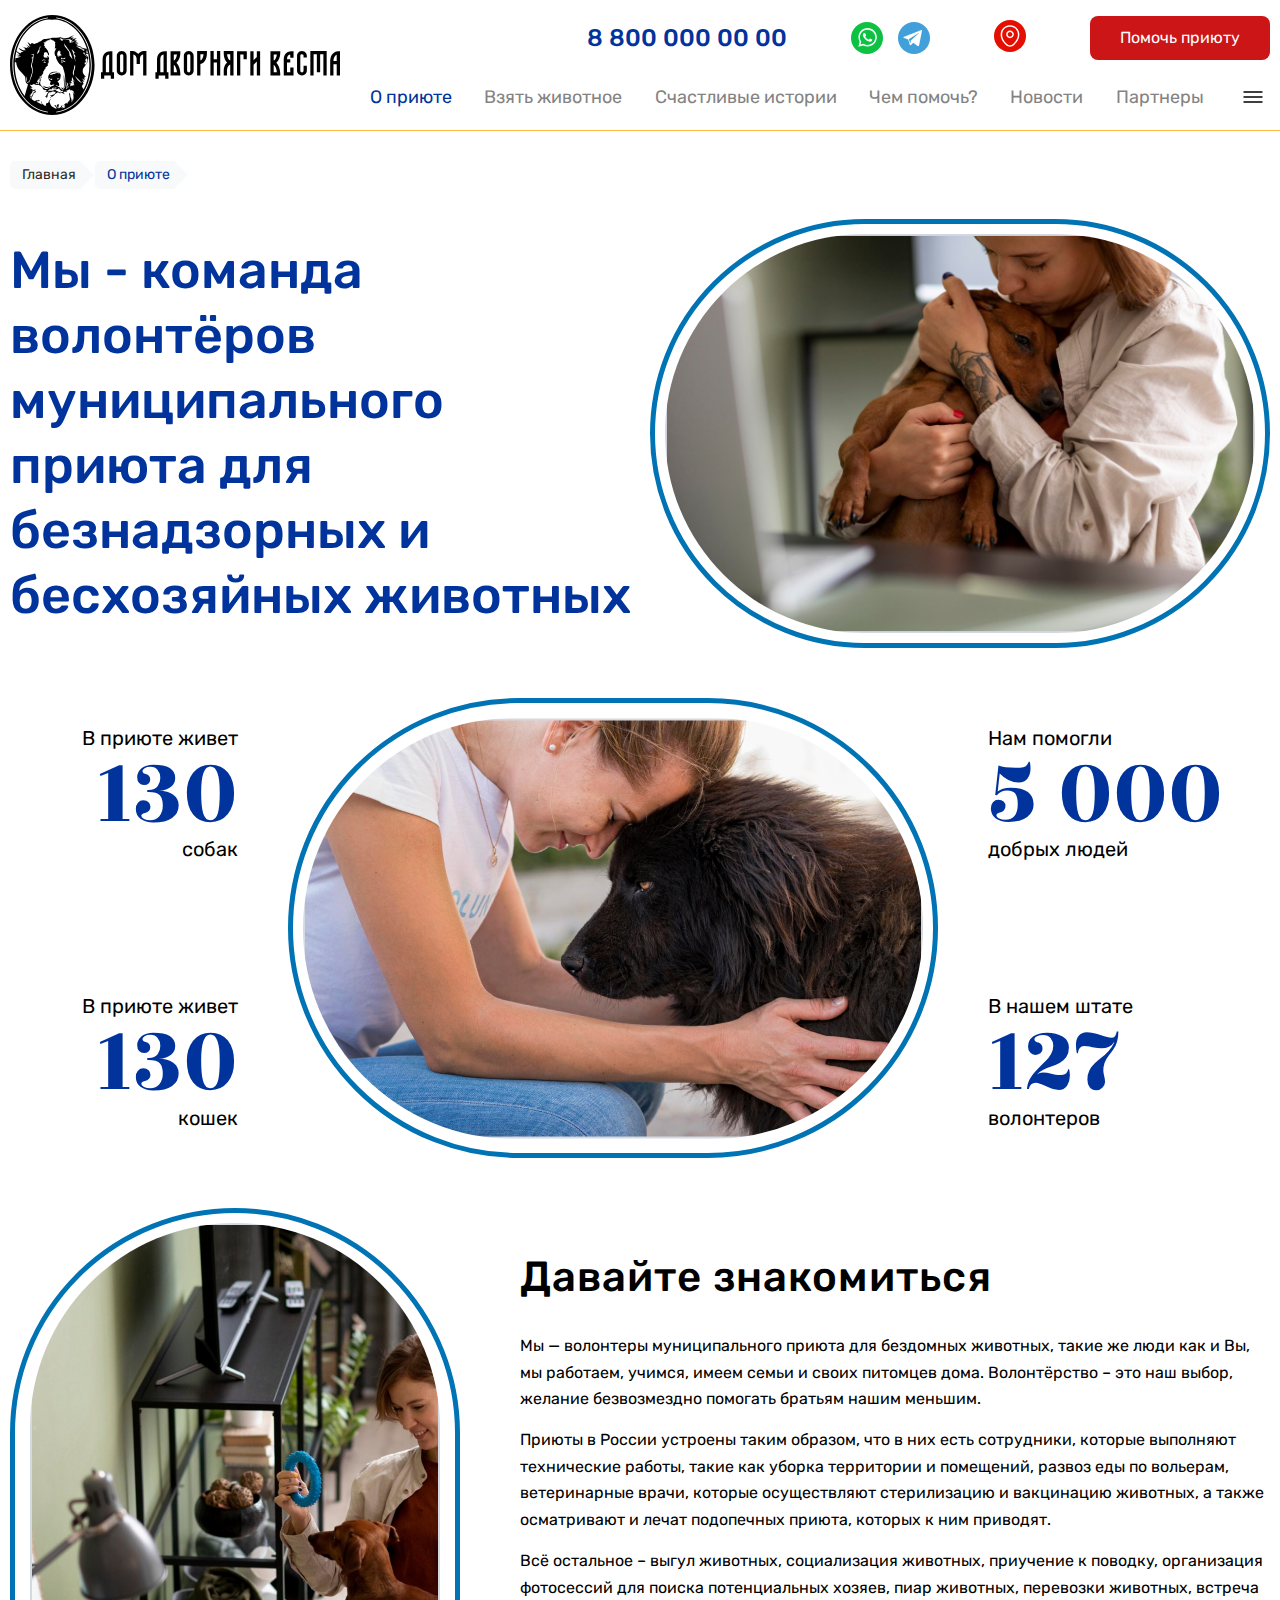
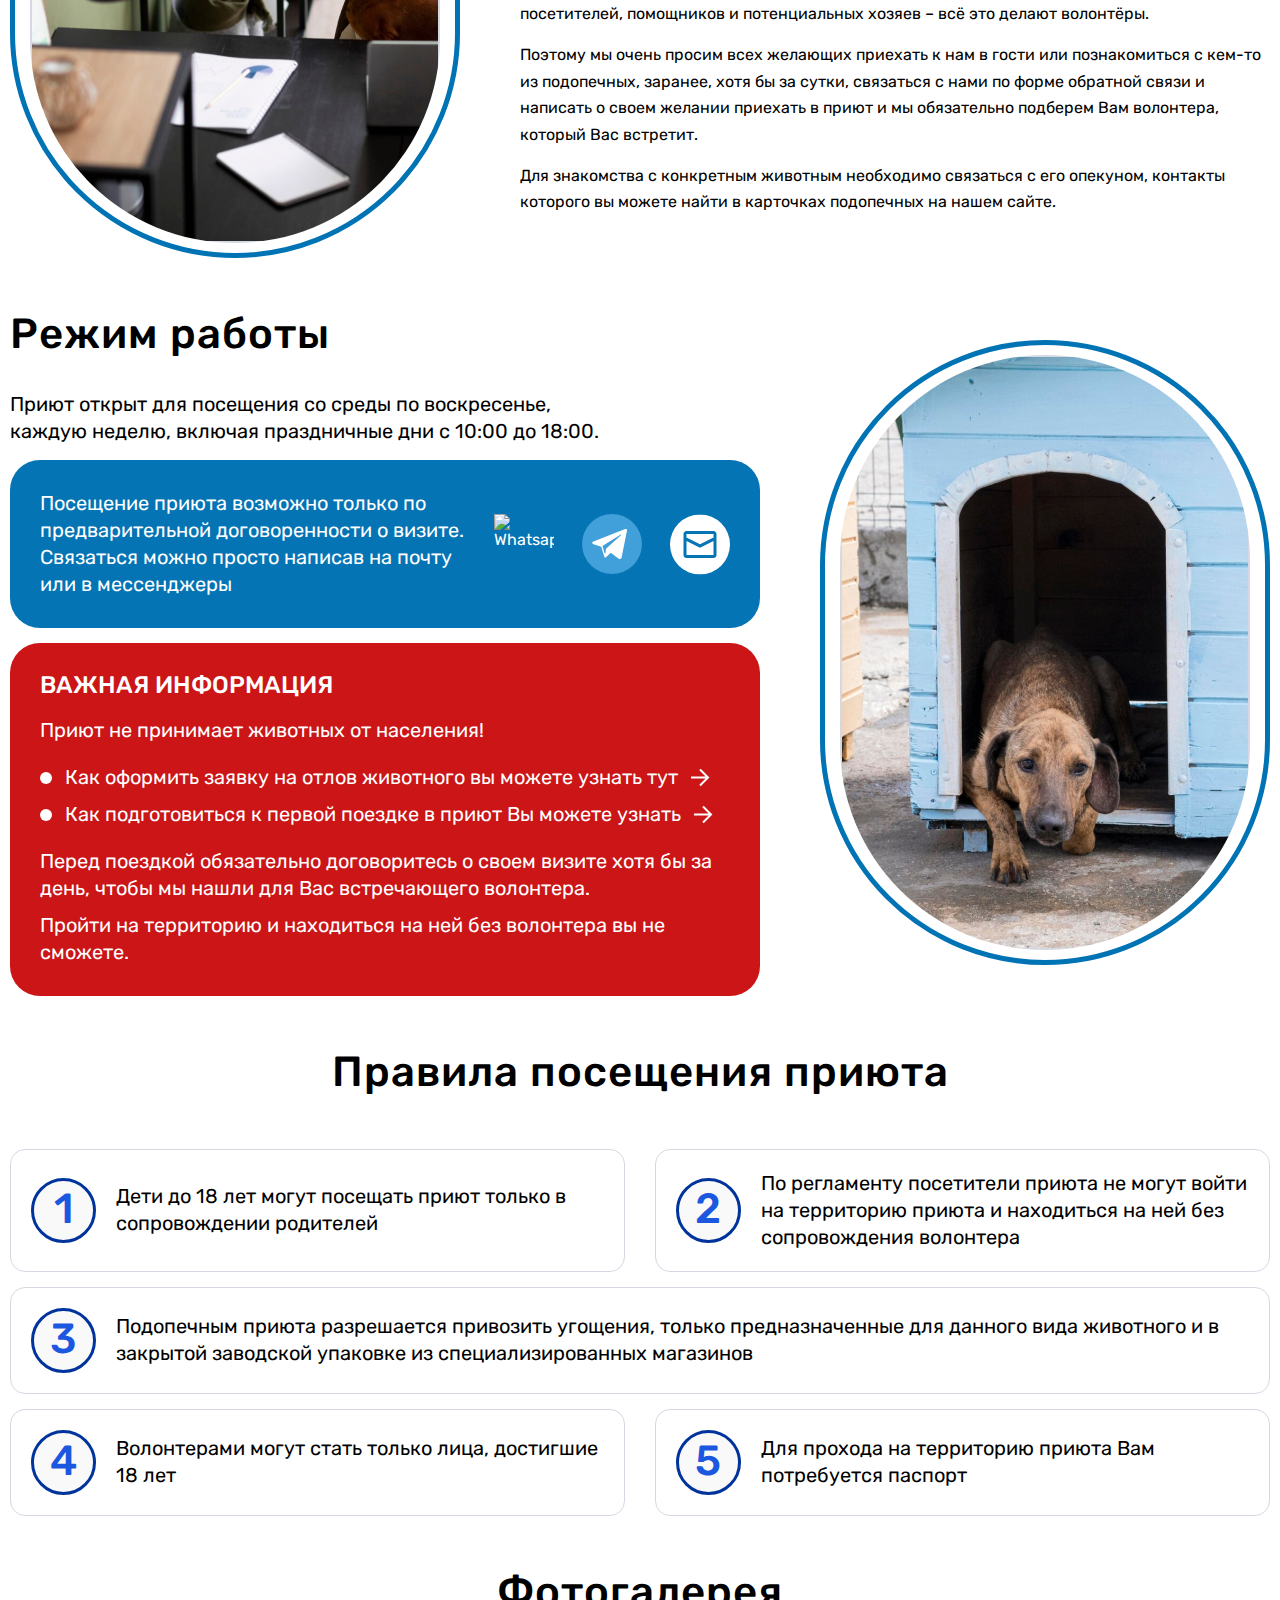
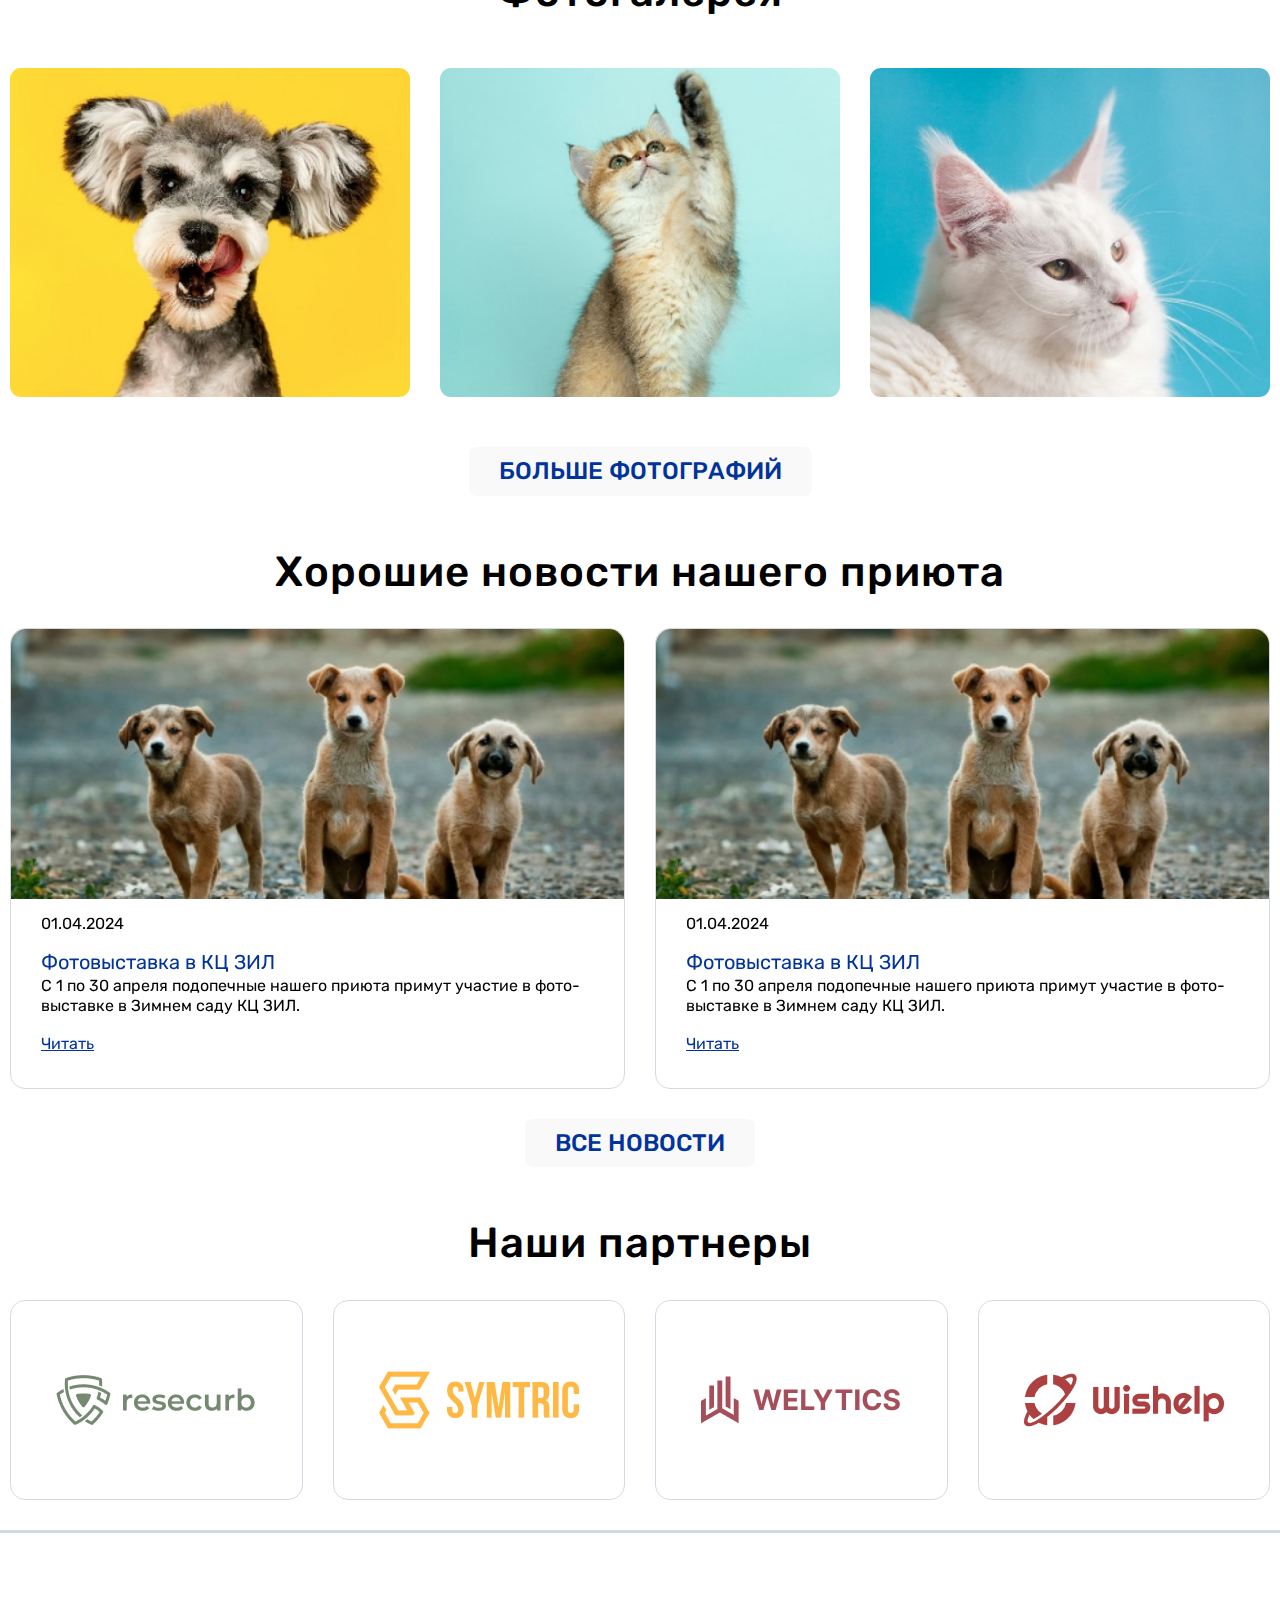
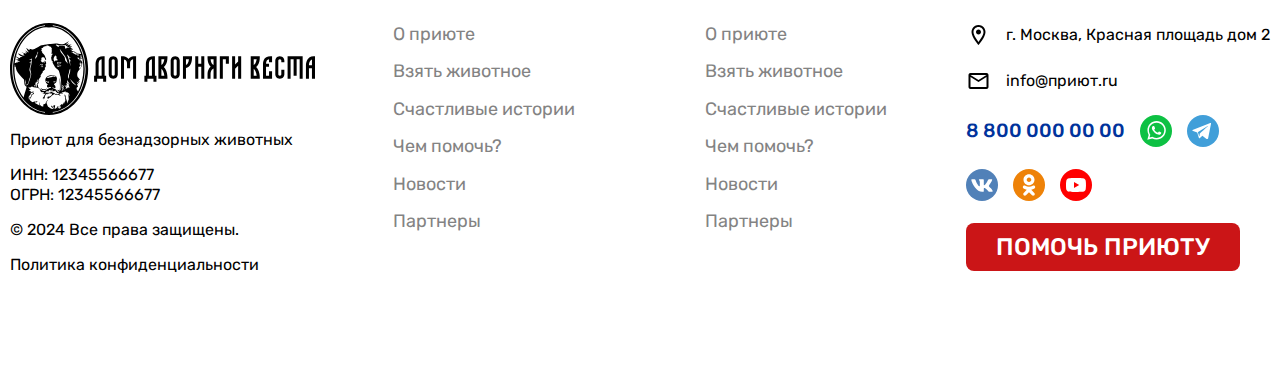
==== commit 0f597985: "upd header, fix swipers and flex blocks, add phone mask" ====
--- a/pages/about.html
+++ b/pages/about.html
@@ -18,8 +18,9 @@
 			<div class="header__mobile">
 				<a href="#" class="header__mobile-logo"><img src="/img/logo-mobile.svg" alt="Дом дворняги веста"></a>
 				<a href="#" class="header__mobile-button button button-secondary">Помочь приюту</a>
-				<a class="header__mobile-menu">menu</a>
-			</div>
+				<a class="header__menu header__mobile-menu"><img src="/img/icon/menu.svg" alt=""></a>
+			</div>
+
 			<a href="#" class="header__logo"><img src="/img/logo.svg" alt="Дом дворняги веста"></a>
 			<a href="#" class="header__logo-md"><img src="/img/logo-mobile.svg" alt="Дом дворняги веста"></a>
 			<div class="header__content">
@@ -41,10 +42,37 @@
 						<li class="header__list-item"><a class="header__link link-nav" href="#">Чем помочь?</a></li>
 						<li class="header__list-item"><a class="header__link link-nav" href="#">Новости</a></li>
 						<li class="header__list-item"><a class="header__link link-nav" href="#">Партнеры</a></li>
-						<li class="header__list-item"><a class="header__menu">menu</a></li>
+						<li class="header__list-item"><a class="header__menu"><img src="/img/icon/menu.svg" alt=""></a></li>
 					</ul>
 				</nav>
 			</div>
+		</div>
+
+		<div class="header__menu-container">
+			<div class="header__menu-expand">
+				<nav class="header__nav">
+					<ul class="header__list">
+						<li class="header__list-item"><a class="header__link link-nav link-active" href="#">О приюте</a></li>
+						<li class="header__list-item"><a class="header__link link-nav" href="#">Взять животное</a></li>
+						<li class="header__list-item"><a class="header__link link-nav" href="#">Счастливые истории</a></li>
+						<li class="header__list-item"><a class="header__link link-nav" href="#">Чем помочь?</a></li>
+						<li class="header__list-item"><a class="header__link link-nav" href="#">Новости</a></li>
+						<li class="header__list-item"><a class="header__link link-nav" href="#">Партнеры</a></li>
+						<li class="header__list-item"><a class="header__link link-nav" href="#">Контакты</a></li>
+					</ul>
+				</nav>
+				<div class="header__contact-button mobile-visible"><a href="#" class="button button-secondary">Помочь приюту</a>
+				</div>
+				<div class="header__contact mobile-visible">
+					<a href="tel:+8(800)000-00-00" class="header__contact-tel">8 800 000 00 00</a>
+					<div class="header__contact-social">
+						<a href="#" class="header__contact-item"><img src="/img/icon/WhatsApp.svg" alt="WhatsApp"></a>
+						<a href="#" class="header__contact-item"><img src="/img/icon/Telegram.svg" alt="Telegram"></a>
+					</div>
+				</div>
+			</div>
+
+
 		</div>
 	</header>
 
@@ -110,7 +138,7 @@
 			</div>
 		</section>
 
-		<section class="container mobile-visible">
+		<section class="container mobile-visible justify-content-center">
 			<div class="want__container">
 				<a href="#" class="want__item">
 					<div class="want__image"><img src="/img/want-1.png" alt="Хочу взять животное!" loading="lazy"></div>
@@ -510,8 +538,11 @@
 		</div>
 	</footer>
 
+<script src="https://code.jquery.com/jquery-3.7.1.min.js"
+		integrity="sha256-/JqT3SQfawRcv/BIHPThkBvs0OEvtFFmqPF/lYI/Cxo=" crossorigin="anonymous"></script>
 	<script src="https://cdn.jsdelivr.net/npm/swiper@11/swiper-bundle.min.js"></script>
 	<script src="/scripts/script.js"></script>
+	<script src="/scripts/jquery.mask.min.js"></script>
 </body>
 
 </html>--- a/styles/style.css
+++ b/styles/style.css
@@ -207,22 +207,31 @@
   --shadow: 0px 1px 2px 0px rgba(42, 51, 66, 0.06);
 }
 
-::-webkit-scrollbar {
-  width: 8px;
-  height: 8px;
-}
-
-::-webkit-scrollbar-track {
-  background: var(--gray-300);
-}
-
-::-webkit-scrollbar-thumb {
-  background: var(--primary-500);
-}
-
+@media only screen and (min-width: 768px) {
+  html {
+    scrollbar-color: var(--primary-500) var(--gray-200);
+    scrollbar-width: thin;
+  }
+  html::-webkit-resizer {
+    width: 8px;
+    height: 8px;
+  }
+  html::-webkit-scrollbar {
+    width: 8px;
+    height: 8px;
+  }
+  html::-webkit-scrollbar-button {
+    width: 8px;
+    height: 0px;
+  }
+  html::-webkit-scrollbar-thumb {
+    background-color: var(--primary-500);
+  }
+  html::-webkit-scrollbar-track {
+    background-color: var(--gray-200);
+  }
+}
 body {
-  scrollbar-color: var(--primary-500) var(--gray-300);
-  scrollbar-width: thin;
   background-color: var(--white);
   color: var(--black);
   font-family: Rubik;
@@ -241,14 +250,16 @@
     scroll-behavior: auto;
   }
 }
-h1 {
+h1,
+.h1 {
   color: var(--primary-500);
   font-size: clamp(28px, 4.5vw, 52px);
   font-weight: 500;
   line-height: 125%;
 }
 
-h2 {
+h2,
+.h2 {
   color: var(--black);
   font-size: clamp(24px, 4vw, 42px);
   font-weight: 500;
@@ -282,6 +293,12 @@
 }
 section:not([class]) {
   width: 100%;
+}
+
+img {
+  -webkit-user-select: none;
+     -moz-user-select: none;
+          user-select: none;
 }
 
 .button {
@@ -363,6 +380,12 @@
   border-bottom: 14px solid transparent;
   border-right: 14px solid var(--gray-100);
 }
+.button-wrapper {
+  display: flex;
+  align-items: flex-start;
+  width: 100%;
+}
+
 a {
   text-decoration: none;
   color: inherit;
@@ -482,7 +505,7 @@
   border-radius: 6px 0 0 6px;
 }
 .pagination-prev::after {
-  content: url("/img/icon/arrow-prev.svg");
+  content: url("/img/icon/arrow-prev-sm.svg");
   height: 16px;
   width: 16px;
 }
@@ -490,7 +513,7 @@
   border-radius: 0 6px 6px 0;
 }
 .pagination-next::after {
-  content: url("/img/icon/arrow-next.svg");
+  content: url("/img/icon/arrow-next-sm.svg");
   height: 16px;
   width: 16px;
 }
@@ -502,14 +525,6 @@
 .swiper-slide {
   display: flex;
   height: auto;
-}
-
-.swiper-slide img {
-  display: block;
-  width: 100%;
-  height: 100%;
-  -o-object-fit: cover;
-     object-fit: cover;
 }
 
 .swiper-button-prev {
@@ -532,6 +547,7 @@
   display: flex;
   justify-content: center;
   align-items: center;
+  flex-direction: column;
   background: var(--white);
   border-bottom: 1px solid var(--highlight-500);
   margin-bottom: 30px;
@@ -548,6 +564,8 @@
   align-items: center;
   width: 100%;
   height: 100%;
+  background: var(--white);
+  z-index: 3;
 }
 .header__logo {
   max-width: 330px;
@@ -605,11 +623,61 @@
   gap: 10px;
   width: 100%;
 }
+.header__menu {
+  display: flex;
+  padding: 5px;
+  justify-content: center;
+  align-items: center;
+  background-color: var(--white);
+  border-radius: 3px;
+}
+.header__menu:hover {
+  background-color: var(--gray-100);
+}
+.header__menu-container {
+  position: absolute;
+  height: 100%;
+  width: 100%;
+  max-width: 1410px;
+}
+.header__menu-expand {
+  position: absolute;
+  top: -100%;
+  right: 0;
+  display: flex;
+  align-items: flex-start;
+  width: 340px;
+  padding: 35px 30px;
+  flex-direction: column;
+  gap: 30px;
+  background-color: var(--white);
+  box-shadow: var(--shadow);
+  z-index: 2;
+  height: 0;
+  opacity: 0;
+  overflow: hidden;
+  transition: all 0.2s ease-in-out;
+}
+.header__menu-expand .header__list {
+  align-items: flex-start;
+  flex-direction: column;
+  gap: 15px;
+}
+.header__menu-expand .header__contact {
+  gap: 15px;
+  flex-wrap: wrap;
+}
+.header__menu-expand.open {
+  top: calc(100% + 1px);
+  height: auto;
+  opacity: 1;
+}
 .header__mobile {
   display: none;
   width: 100%;
   align-items: center;
   justify-content: space-between;
+  z-index: 3;
 }
 .header__mobile-logo {
   width: 42px;
@@ -637,6 +705,10 @@
   }
   .header__content {
     display: none;
+  }
+  .header__menu-expand {
+    left: 0;
+    width: 100%;
   }
   .header__mobile {
     display: flex;
@@ -710,8 +782,10 @@
   min-width: 230px;
 }
 .footer__menu {
-  display: flex;
+  display: grid;
+  grid-template-columns: repeat(2, 1fr);
   justify-content: space-evenly;
+  justify-items: center;
   width: 100%;
   gap: 5px 15px;
 }
@@ -859,10 +933,15 @@
     gap: 15px;
   }
 }
+@media (max-width: 480px) {
+  .head__image {
+    width: auto;
+  }
+}
 .want__container {
   display: grid;
   grid-template-columns: repeat(3, 1fr);
-  justify-items: center;
+  justify-items: stretch;
   gap: 30px;
 }
 .want__item {
@@ -878,6 +957,7 @@
 }
 .want__image {
   display: flex;
+  align-items: center;
   width: 200px;
   height: 100%;
   flex-shrink: 0;
@@ -895,6 +975,11 @@
 @media (max-width: 1300px) {
   .want__container {
     grid-template-columns: 1fr;
+    justify-items: center;
+  }
+  .want__item {
+    max-width: 900px;
+    width: 100%;
   }
 }
 @media (max-width: 768px) {
@@ -1247,6 +1332,9 @@
     gap: 10px;
     padding: 10px 10px 10px 0;
   }
+  .animals__card-info {
+    gap: 0;
+  }
   .animals__swiper {
     padding: 0 17px;
   }
@@ -1258,8 +1346,9 @@
     width: 50%;
   }
   .animals__card-image img {
-    width: -moz-max-content;
-    width: max-content;
+    -o-object-fit: cover;
+       object-fit: cover;
+    aspect-ratio: 1.1/1;
   }
 }
 .help__container {
@@ -1569,6 +1658,12 @@
   line-height: 135%;
 }
 
+.histories__section {
+  display: flex;
+  flex-direction: column;
+  align-items: center;
+  gap: 50px;
+}
 .histories__container {
   display: flex;
   flex-direction: column;
@@ -1648,6 +1743,9 @@
   }
 }
 @media (max-width: 768px) {
+  .histories__section {
+    gap: 15px;
+  }
   .histories__container {
     gap: 15px;
   }
@@ -1747,6 +1845,9 @@
 }
 
 @media (max-width: 768px) {
+  .news__container {
+    gap: 15px;
+  }
   .news__grid {
     grid-template-columns: repeat(2, 1fr);
   }
@@ -1764,9 +1865,6 @@
   }
 }
 @media (max-width: 480px) {
-  .news__container {
-    gap: 15px;
-  }
   .news__grid {
     grid-template-columns: 1fr;
     gap: 15px;
@@ -2088,10 +2186,6 @@
 .animal__title {
   text-transform: uppercase;
 }
-.animal__title-mobile {
-  width: 100%;
-  text-align: left;
-}
 .animal__info {
   display: flex;
   flex-direction: column;
@@ -2173,19 +2267,32 @@
 .animal__images {
   display: flex;
   flex-direction: column;
-  gap: 30px;
-  max-width: clamp(300px, 90vw, 680px);
+  align-items: center;
+  gap: 30px;
+  width: 100%;
   overflow: hidden;
 }
 .animal__images img {
   border-radius: 15px;
 }
-.animal__swiper {
-  height: 145px;
-  width: 540px;
+.animal__images .swiper-slide img {
+  display: block;
+  width: 100%;
+  height: 100%;
+  -o-object-fit: cover;
+     object-fit: cover;
+}
+.animal__images .swiper-button-prev,
+.animal__images .swiper-button-next {
+  top: 55%;
+}
+.animal__swiper-container {
+  position: relative;
+  max-width: clamp(280px, 45vw, 540px);
+  padding-inline: 42px;
 }
 .animal__swiper-preview {
-  height: 690px;
+  max-width: clamp(280px, 80vw, 680px);
 }
 
 @media (max-width: 768px) {
@@ -2195,6 +2302,7 @@
   .animal__container {
     display: flex;
     flex-direction: column-reverse;
+    align-items: center;
     gap: 15px;
   }
   .animal__content {
@@ -2222,7 +2330,6 @@
   }
   .animal__connect-links {
     width: 100%;
-    flex-wrap: nowrap;
     justify-content: space-between;
     gap: 10px;
   }
@@ -2230,7 +2337,39 @@
     width: 45px;
     height: 45px;
   }
-  .animal__image {
+  .animal__images {
+    gap: 15px;
+  }
+  .animal__swiper-container {
+    max-width: clamp(280px, 82vw, 490px);
+  }
+  .animal__swiper-preview {
+    max-width: clamp(280px, 82vw, 500px);
+  }
+}
+.justify-content-center {
+  display: flex;
+  justify-content: center;
+}
+
+.justify-content-start {
+  display: flex;
+  justify-content: flex-start;
+  width: 100%;
+}
+
+.gap-0 {
+  gap: 0;
+}
+
+.gap-sm {
+  display: flex;
+  flex-direction: column;
+  gap: 30px;
+}
+
+@media (max-width: 768px) {
+  .gap-sm {
     gap: 15px;
   }
 }
@@ -2240,7 +2379,7 @@
 
 @media (max-width: 768px) {
   .mobile-visible {
-    display: inline-block;
+    display: inline-flex;
   }
 }
 .mobile-hidden {
@@ -2252,21 +2391,6 @@
     display: none;
   }
 }
-.gap-0 {
-  gap: 0;
-}
-
-.gap-sm {
-  display: flex;
-  flex-direction: column;
-  gap: 30px;
-}
-
-@media (max-width: 768px) {
-  .gap-sm {
-    gap: 15px;
-  }
-}
 /* Preset */
 /* @media (max-width: 1200px) {
 }
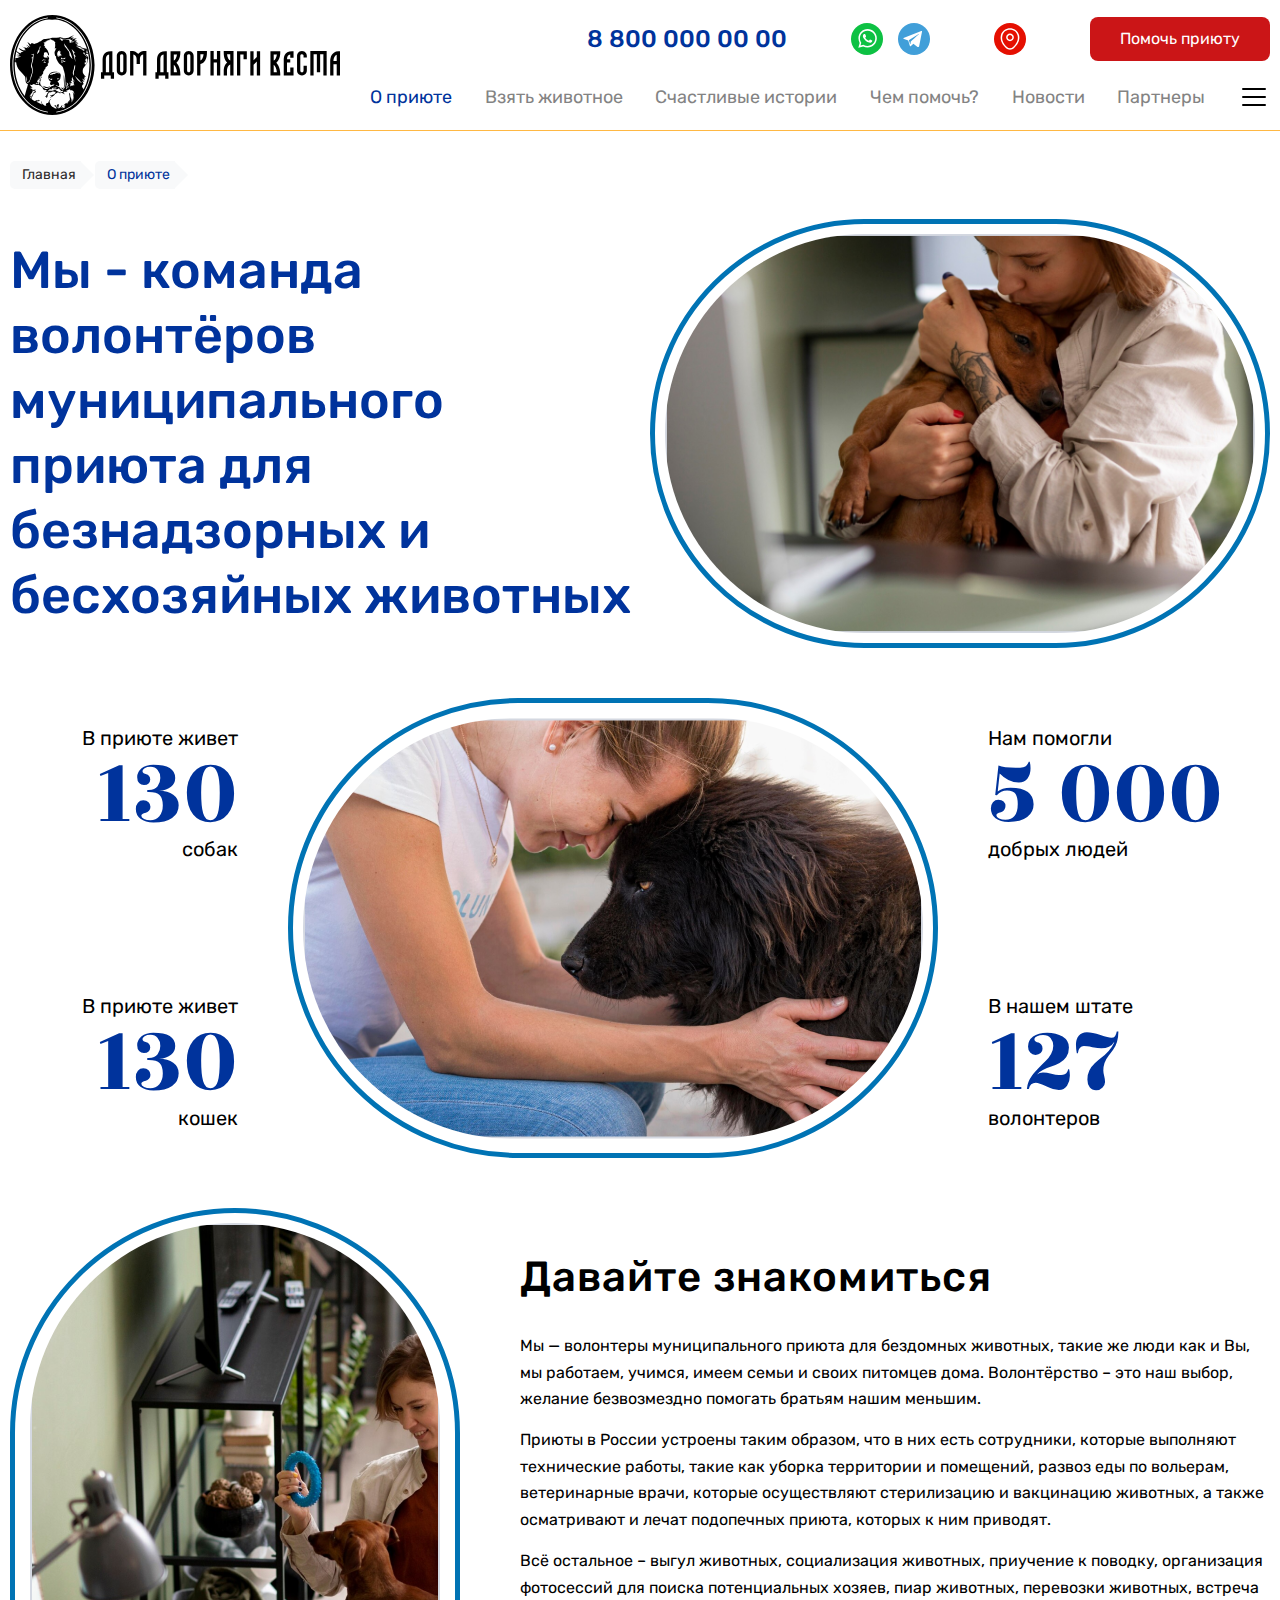
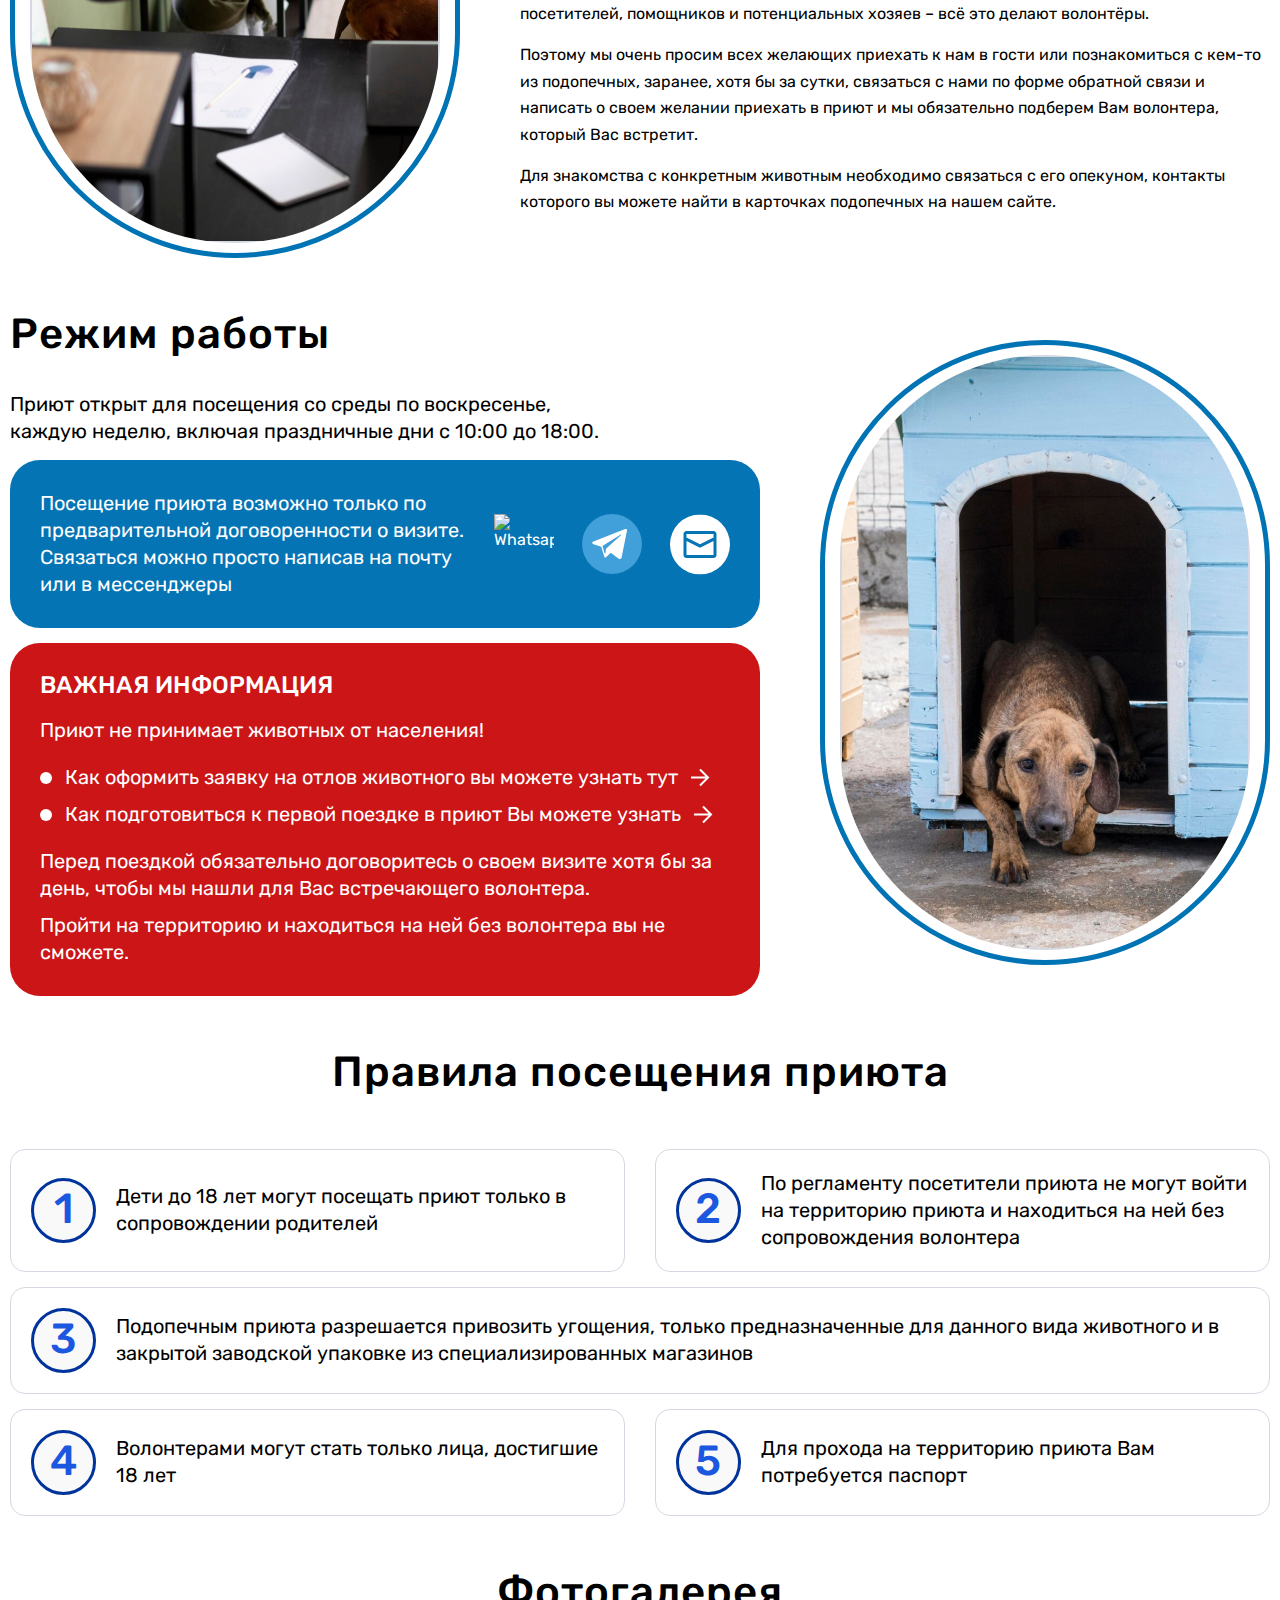
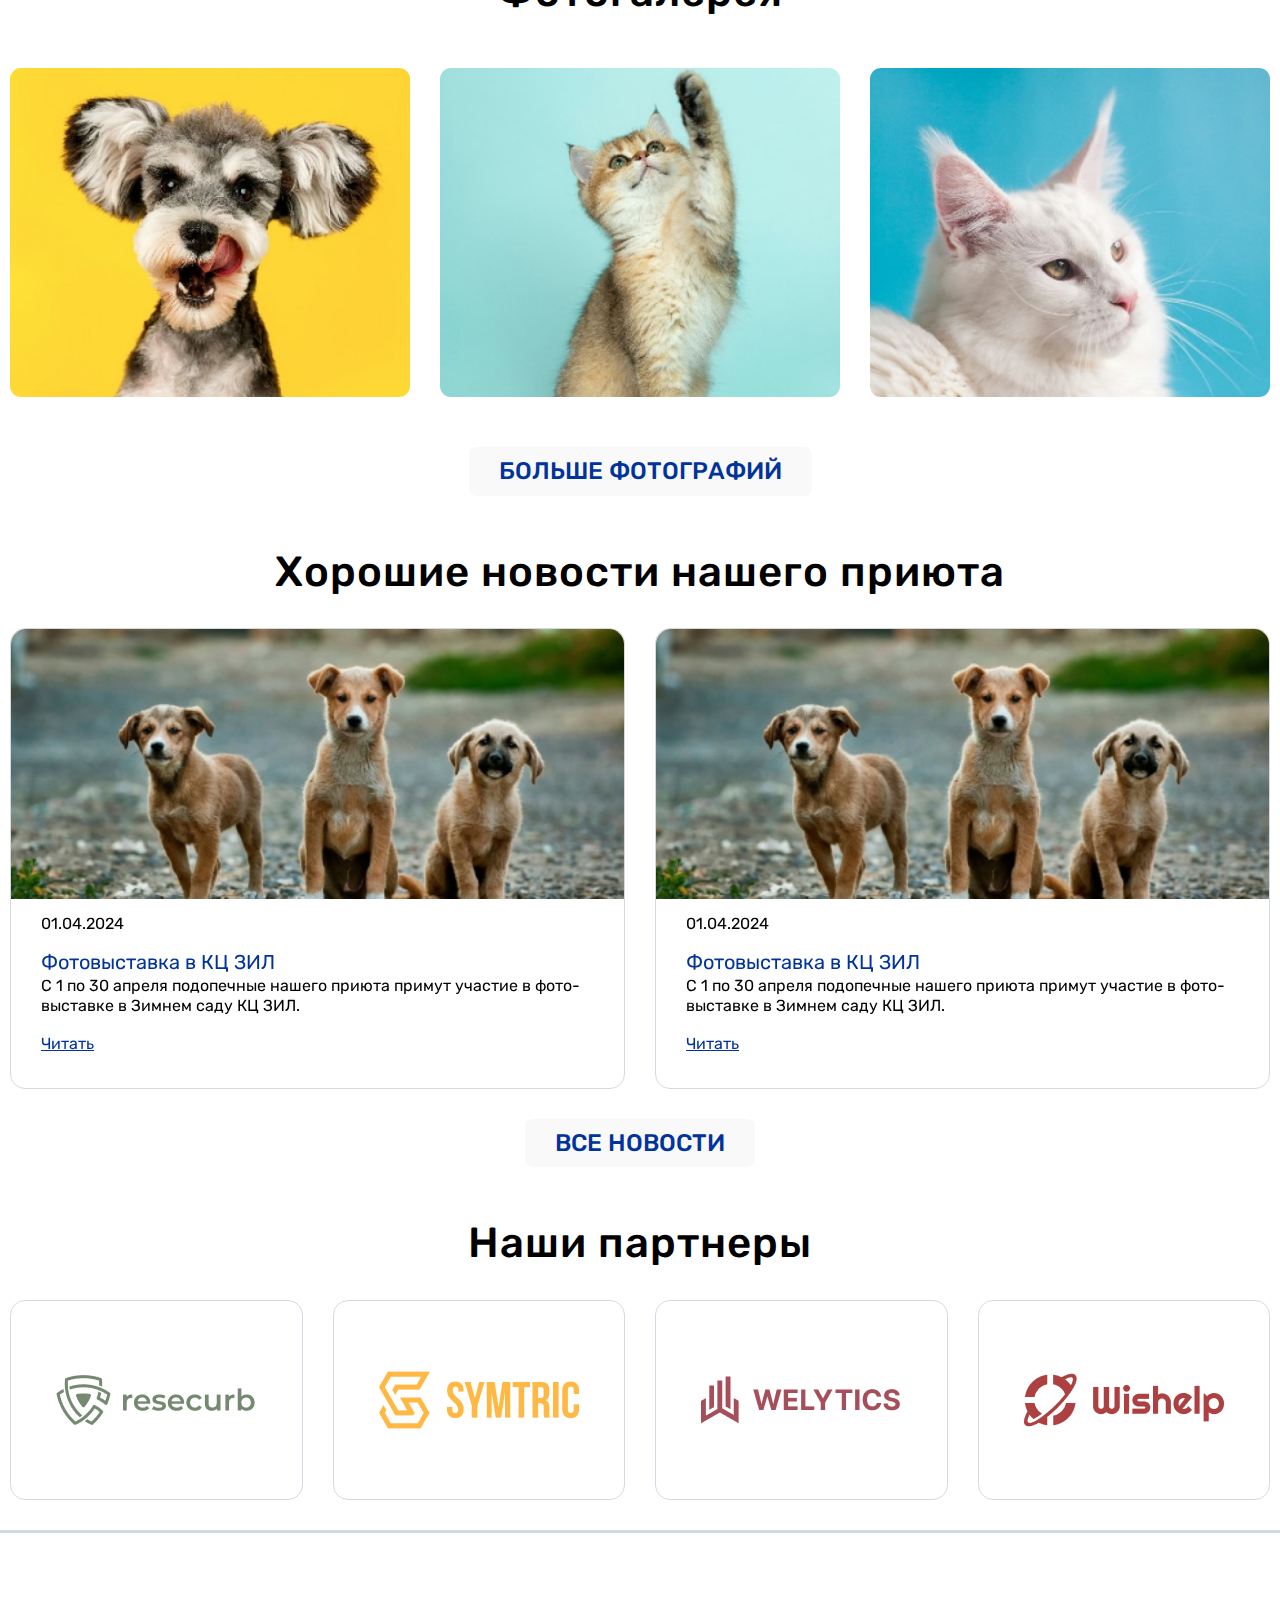
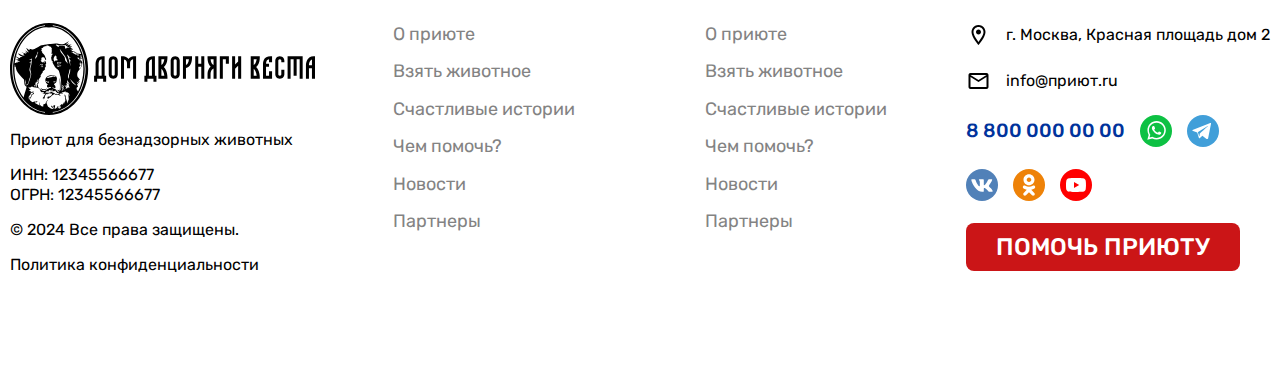
==== commit 0a240390: "clean up code" ====
--- a/pages/about.html
+++ b/pages/about.html
@@ -3,11 +3,12 @@
 
 <head>
 	<meta charset="UTF-8">
-	<meta name="viewport" content="width=device-width, initial-scale=1.0">
-	<link rel="shortcut icon" href="/img/icon/favicon-white.svg" type="image/x-icon">
+	<meta name="viewport" content="width=device-width, initial-scale=1.0, viewport-fit=cover">
 	<title>Дом дворняги веста</title>
-
-	<link rel="stylesheet" href="https://cdn.jsdelivr.net/npm/swiper@11/swiper-bundle.min.css" />
+	<meta name="description" content="Дом дворняги веста">
+
+	<link rel="icon" type="image/svg+xml" href="/img/icon/favicon-white.svg">
+	<link rel="stylesheet" href="/styles/swiper-bundle.min.css" />
 	<link rel="stylesheet" href="/styles/style.css">
 </head>
 
@@ -18,9 +19,15 @@
 			<div class="header__mobile">
 				<a href="#" class="header__mobile-logo"><img src="/img/logo-mobile.svg" alt="Дом дворняги веста"></a>
 				<a href="#" class="header__mobile-button button button-secondary">Помочь приюту</a>
-				<a class="header__menu header__mobile-menu"><img src="/img/icon/menu.svg" alt=""></a>
-			</div>
-
+				<div class="header__menu">
+					<input class="header__menu-checkbox js-menu-checkbox" type="checkbox" name="header__menu-checkbox" />
+					<div class="header__menu-lines">
+						<span class="line line1"></span>
+						<span class="line line2"></span>
+						<span class="line line3"></span>
+					</div>
+				</div>
+			</div>
 			<a href="#" class="header__logo"><img src="/img/logo.svg" alt="Дом дворняги веста"></a>
 			<a href="#" class="header__logo-md"><img src="/img/logo-mobile.svg" alt="Дом дворняги веста"></a>
 			<div class="header__content">
@@ -30,35 +37,42 @@
 						<a href="#" class="header__contact-item"><img src="/img/icon/WhatsApp.svg" alt="WhatsApp"></a>
 						<a href="#" class="header__contact-item"><img src="/img/icon/Telegram.svg" alt="Telegram"></a>
 					</div>
-					<div class="header__contact-geo"><a href="#" class="header__contact-item"> <img
-								src="/img/icon/geoposition.svg" alt="geoposition"></a></div>
-					<div class="header__contact-button"><a href="#" class="button button-secondary">Помочь приюту</a></div>
+					<a href="#" class="header__contact-item"> <img src="/img/icon/geoposition.svg" alt="geoposition"></a>
+					<a href="#" class="button button-secondary">Помочь приюту</a>
 				</div>
 				<nav class="header__nav">
 					<ul class="header__list">
-						<li class="header__list-item"><a class="header__link link-nav link-active" href="#">О приюте</a></li>
-						<li class="header__list-item"><a class="header__link link-nav" href="#">Взять животное</a></li>
-						<li class="header__list-item"><a class="header__link link-nav" href="#">Счастливые истории</a></li>
-						<li class="header__list-item"><a class="header__link link-nav" href="#">Чем помочь?</a></li>
-						<li class="header__list-item"><a class="header__link link-nav" href="#">Новости</a></li>
-						<li class="header__list-item"><a class="header__link link-nav" href="#">Партнеры</a></li>
-						<li class="header__list-item"><a class="header__menu"><img src="/img/icon/menu.svg" alt=""></a></li>
+						<li class="header__list-item"><a class="link-nav link-active" href="#">О приюте</a></li>
+						<li class="header__list-item"><a class="link-nav" href="#">Взять животное</a></li>
+						<li class="header__list-item"><a class="link-nav" href="#">Счастливые истории</a></li>
+						<li class="header__list-item"><a class="link-nav" href="#">Чем помочь?</a></li>
+						<li class="header__list-item"><a class="link-nav" href="#">Новости</a></li>
+						<li class="header__list-item"><a class="link-nav" href="#">Партнеры</a></li>
+						<li class="header__list-item">
+							<div class="header__menu">
+								<input class="header__menu-checkbox js-menu-checkbox" type="checkbox" name="header__menu-checkbox" />
+								<div class="header__menu-lines">
+									<span class="line line1"></span>
+									<span class="line line2"></span>
+									<span class="line line3"></span>
+								</div>
+							</div>
+						</li>
 					</ul>
 				</nav>
 			</div>
 		</div>
-
 		<div class="header__menu-container">
 			<div class="header__menu-expand">
 				<nav class="header__nav">
 					<ul class="header__list">
-						<li class="header__list-item"><a class="header__link link-nav link-active" href="#">О приюте</a></li>
-						<li class="header__list-item"><a class="header__link link-nav" href="#">Взять животное</a></li>
-						<li class="header__list-item"><a class="header__link link-nav" href="#">Счастливые истории</a></li>
-						<li class="header__list-item"><a class="header__link link-nav" href="#">Чем помочь?</a></li>
-						<li class="header__list-item"><a class="header__link link-nav" href="#">Новости</a></li>
-						<li class="header__list-item"><a class="header__link link-nav" href="#">Партнеры</a></li>
-						<li class="header__list-item"><a class="header__link link-nav" href="#">Контакты</a></li>
+						<li class="header__list-item"><a class="link-nav link-active" href="#">О приюте</a></li>
+						<li class="header__list-item"><a class="link-nav" href="#">Взять животное</a></li>
+						<li class="header__list-item"><a class="link-nav" href="#">Счастливые истории</a></li>
+						<li class="header__list-item"><a class="link-nav" href="#">Чем помочь?</a></li>
+						<li class="header__list-item"><a class="link-nav" href="#">Новости</a></li>
+						<li class="header__list-item"><a class="link-nav" href="#">Партнеры</a></li>
+						<li class="header__list-item"><a class="link-nav" href="#">Контакты</a></li>
 					</ul>
 				</nav>
 				<div class="header__contact-button mobile-visible"><a href="#" class="button button-secondary">Помочь приюту</a>
@@ -71,8 +85,6 @@
 					</div>
 				</div>
 			</div>
-
-
 		</div>
 	</header>
 
@@ -86,10 +98,9 @@
 	<main class="main">
 
 		<section class="container">
-
 			<div class="head__container">
 				<div class="head__content">
-					<h1 class="head__title">Мы - команда волонтёров муниципального приюта для безнадзорных и бесхозяйных животных
+					<h1 class="h1">Мы - команда волонтёров муниципального приюта для безнадзорных и бесхозяйных животных
 					</h1>
 				</div>
 				<div class="head__image frame"><img src="/img/head-2.png"
@@ -112,11 +123,9 @@
 						<p class="digit__text">кошек</p>
 					</div>
 				</div>
-
 				<div class="digit__image frame">
-					<img src="/img/digit.png" alt="" loading="lazy">
-				</div>
-
+					<img src="/img/digit.png" alt="Приют в цифрах" loading="lazy">
+				</div>
 				<div class="digit__group digit__group-right">
 					<div class="digit__block">
 						<p class="digit__text">Нам помогли</p>
@@ -128,13 +137,10 @@
 						<p class="digit__number">127</p>
 						<p class="digit__text">волонтеров</p>
 					</div>
-
-					<div class="digit__image-mobile frame">
-						<img src="/img/digit.png" alt="" loading="lazy">
-					</div>
-
-				</div>
-
+				</div>
+				<div class="digit__image-mobile frame">
+					<img src="/img/digit.png" alt="Приют в цифрах" loading="lazy">
+				</div>
 			</div>
 		</section>
 
@@ -163,10 +169,9 @@
 				<div class="media__image-mobile frame">
 					<img src="/img/meet-mobile.png" loading="lazy" alt="Давайте знакомиться">
 				</div>
-
 				<div class="media__content">
-					<h2 class="media__title">Давайте знакомиться</h2>
-					<div class="media__text text">
+					<h2 class="h2">Давайте знакомиться</h2>
+					<div class="text">
 						<p>Мы — волонтеры муниципального приюта для бездомных животных, такие же люди как и Вы, мы работаем, учимся,
 							имеем семьи и своих питомцев дома. Волонтёрство – это наш выбор, желание безвозмездно помогать братьям
 							нашим меньшим.</p>
@@ -183,16 +188,14 @@
 						<p>Для знакомства с конкретным животным необходимо связаться с его опекуном, контакты которого вы можете
 							найти в карточках подопечных на нашем сайте.</p>
 					</div>
-
 				</div>
 			</div>
 		</section>
 
 		<section class="container">
 			<div class="schedule__container">
-
 				<div class="schedule__content">
-					<h2 class="schedule__title">Режим работы</h2>
+					<h2 class="schedule__title h2">Режим работы</h2>
 					<div class="schedule__image-mobile frame">
 						<img src="/img/schedule-mobile.png" alt="Режим работы" loading="lazy">
 					</div>
@@ -204,7 +207,6 @@
 						<p class="schedule__connect-text">Посещение приюта возможно только по предварительной договоренности о
 							визите. Связаться можно просто написав на почту или в мессенджеры
 						</p>
-
 						<div class="schedule__connect-links">
 							<a href="#" class="schedule__connect-link"><img src="/img/icon/Whatsapp.svg" alt="Whatsapp"></a>
 							<a href="#" class="schedule__connect-link"><img src="/img/icon/Telegram.svg" alt="Telegram"></a>
@@ -226,20 +228,17 @@
 							<p class="schedule__important-paragraph">Пройти на территорию и находиться на ней без волонтера вы не
 								сможете.</p>
 						</div>
-
-
 					</div>
 				</div>
 				<div class="schedule__image frame">
 					<img src="/img/schedule.png" alt="Режим работы" loading="lazy">
 				</div>
-
 			</div>
 		</section>
 
 		<section class="container mobile-hidden">
 			<div class="rules__container">
-				<h2 class="rules__title">Правила посещения приюта</h2>
+				<h2 class="rules__title h2">Правила посещения приюта</h2>
 				<div class="rules__cards">
 					<div class="rules__group">
 						<div class="rules__card">
@@ -267,17 +266,14 @@
 							<p class="rules__card-text">Для прохода на территорию приюта Вам потребуется паспорт</p>
 						</div>
 					</div>
-
-
-				</div>
-
+				</div>
 			</div>
 		</section>
 
 		<section>
 			<div class="gallery__container">
 				<div class="container">
-					<h2 class="gallery__title">Фотогалерея</h2>
+					<h2 class="gallery__title h2">Фотогалерея</h2>
 				</div>
 				<div class="gallery__swiper swiper">
 					<div class="swiper-wrapper">
@@ -321,16 +317,15 @@
 								<img src="/img/gallery-4.png" alt="Келли">
 							</div>
 						</div>
-
-					</div>
-				</div>
-				<a href="#" class="gallery__button button button-uppercase button-gray">Больше фотографий</a>
+					</div>
+				</div>
+				<a href="#" class="button button-uppercase button-gray">Больше фотографий</a>
 			</div>
 		</section>
 
 		<section class="container">
 			<div class="news__container">
-				<h2 class="news__title">Хорошие новости нашего приюта</h2>
+				<h2 class="news__title h2">Хорошие новости нашего приюта</h2>
 				<div class="news__swiper swiper">
 					<div class="swiper-wrapper">
 						<div class="swiper-slide">
@@ -444,7 +439,7 @@
 
 		<section class="container">
 			<div class="partner__container">
-				<h2 class="partner__title">Наши партнеры</h2>
+				<h2 class="h2">Наши партнеры</h2>
 				<div class="partner__swiper swiper">
 					<div class="swiper-wrapper">
 						<div class="swiper-slide">
@@ -478,7 +473,6 @@
 		</section>
 
 	</main>
-
 
 	<footer class="footer">
 		<div class="footer__inner">
@@ -492,7 +486,6 @@
 				<p class="p">© 2024 Все права защищены.</p>
 				<p class="p">Политика конфиденциальности</p>
 			</div>
-
 			<div class="footer__menu">
 				<ul class="footer__list">
 					<li class="footer__list-item"><a class="footer__link link-nav" href="#">О приюте</a></li>
@@ -502,8 +495,6 @@
 					<li class="footer__list-item"><a class="footer__link link-nav" href="#">Новости</a></li>
 					<li class="footer__list-item"><a class="footer__link link-nav" href="#">Партнеры</a></li>
 				</ul>
-
-
 				<ul class="footer__list">
 					<li class="footer__list-item"><a class="footer__link link-nav" href="#">О приюте</a></li>
 					<li class="footer__list-item"><a class="footer__link link-nav" href="#">Взять животное</a></li>
@@ -529,20 +520,15 @@
 							alt="Odnoklassniki (OK)"></a>
 					<a href="#" class="footer__contact-item"><img src="/img/icon/YouTube.svg" alt="YouTube"></a>
 				</div>
-				<div class="footer__contact-button"><a href="#" class="button button-secondary button-uppercase">Помочь
-						приюту</a>
-				</div>
-
-			</div>
-		</div>
+				<a href="#" class="button button-secondary button-uppercase">Помочь приюту</a>
+			</div>
 		</div>
 	</footer>
 
-<script src="https://code.jquery.com/jquery-3.7.1.min.js"
-		integrity="sha256-/JqT3SQfawRcv/BIHPThkBvs0OEvtFFmqPF/lYI/Cxo=" crossorigin="anonymous"></script>
-	<script src="https://cdn.jsdelivr.net/npm/swiper@11/swiper-bundle.min.js"></script>
+	<script src="/scripts/swiper-bundle.min.js"></script>
+	<script src="/scripts/jquery-3.7.1.min.js"></script>
+	<script src="/scripts/jquery.mask.min.js"></script>
 	<script src="/scripts/script.js"></script>
-	<script src="/scripts/jquery.mask.min.js"></script>
 </body>
 
 </html>--- a/styles/style.css
+++ b/styles/style.css
@@ -143,8 +143,7 @@
 
 body {
   min-height: 100dvh;
-  scroll-behavior: smooth;
-  text-rendering: optimizeSpeed;
+  text-rendering: optimizeLegibility;
   font-synthesis: none;
   -webkit-font-smoothing: antialiased;
   -moz-osx-font-smoothing: grayscale;
@@ -153,6 +152,10 @@
   font-weight: 400;
   min-width: 300px;
   font-family: Inter, system-ui, Arial, sans-serif;
+}
+
+html {
+  scroll-behavior: smooth;
 }
 
 ul[class],
@@ -221,7 +224,7 @@
     height: 8px;
   }
   html::-webkit-scrollbar-button {
-    width: 8px;
+    width: 0px;
     height: 0px;
   }
   html::-webkit-scrollbar-thumb {
@@ -241,15 +244,6 @@
   line-height: 125%;
 }
 
-html {
-  scroll-behavior: smooth;
-}
-
-@media (prefers-reduced-motion: reduce) {
-  html {
-    scroll-behavior: auto;
-  }
-}
 h1,
 .h1 {
   color: var(--primary-500);
@@ -313,6 +307,7 @@
   font-size: 16px;
   font-weight: 400;
   line-height: 125%;
+  transition: opacity 0.1s ease-in-out, background 0.1s ease-in-out, color 0.1s ease-in-out;
 }
 .button:hover {
   cursor: pointer;
@@ -353,10 +348,12 @@
   background: var(--gray-200);
 }
 .button-gray:hover {
-  color: var(--primary-500);
+  color: var(--white);
+  background: var(--primary-500);
 }
 .button-gray:active {
-  color: var(--primary-500);
+  color: var(--white);
+  background: var(--primary-500);
 }
 .button-back {
   padding: 5px 15px 5px 12px;
@@ -380,15 +377,11 @@
   border-bottom: 14px solid transparent;
   border-right: 14px solid var(--gray-100);
 }
-.button-wrapper {
-  display: flex;
-  align-items: flex-start;
-  width: 100%;
-}
 
 a {
   text-decoration: none;
   color: inherit;
+  transition: color 0.1s ease-in-out;
 }
 a:hover {
   cursor: pointer;
@@ -494,6 +487,7 @@
   font-size: 14px;
   font-weight: 500;
   line-height: 142.857%;
+  transition: background 0.1s ease-in-out, color 0.1s ease-in-out;
 }
 .pagination-item:hover {
   background: var(--gray-100);
@@ -528,19 +522,29 @@
 }
 
 .swiper-button-prev {
+  background-image: url("/img/icon/arrow-prev.svg") !important;
+  background-repeat: no-repeat;
+  background-size: 100% auto;
+  background-position: center;
   width: 32px;
   height: 32px;
-  z-index: 1;
   left: 0;
-  background: url("/img/icon/arrow-prev.svg") no-repeat center;
+}
+.swiper-button-prev::after {
+  display: none;
 }
 
 .swiper-button-next {
+  background-image: url("/img/icon/arrow-next.svg") !important;
+  background-repeat: no-repeat;
+  background-size: 100% auto;
+  background-position: center;
   width: 32px;
   height: 32px;
-  z-index: 1;
   right: 0;
-  background: url("/img/icon/arrow-next.svg") no-repeat center;
+}
+.swiper-button-next::after {
+  display: none;
 }
 
 .header {
@@ -624,15 +628,67 @@
   width: 100%;
 }
 .header__menu {
-  display: flex;
-  padding: 5px;
+  position: relative;
+  display: flex;
   justify-content: center;
   align-items: center;
+  height: 32px;
+  width: 32px;
   background-color: var(--white);
   border-radius: 3px;
-}
-.header__menu:hover {
-  background-color: var(--gray-100);
+  overflow: hidden;
+}
+.header__menu-checkbox {
+  position: absolute;
+  display: block;
+  height: 100%;
+  width: 100%;
+  left: -4px;
+  z-index: 3;
+  opacity: 0;
+  cursor: pointer;
+}
+.header__menu-checkbox:hover ~ .header__menu-lines .line {
+  background-color: var(--gray-500);
+}
+.header__menu-checkbox:checked ~ .header__menu-lines .line1 {
+  transform: rotate(45deg);
+  transition: transform 0.4s ease-in-out, background-color 0.2s ease-in-out;
+}
+.header__menu-checkbox:checked ~ .header__menu-lines .line2 {
+  transform: scaleY(0);
+  transition: transform 0.2s ease-in-out, background-color 0.2s ease-in-out;
+}
+.header__menu-checkbox:checked ~ .header__menu-lines .line3 {
+  transform: rotate(-45deg);
+  transition: transform 0.4s ease-in-out, background-color 0.2s ease-in-out;
+}
+.header__menu-lines {
+  position: absolute;
+  display: flex;
+  flex-direction: column;
+  justify-content: space-between;
+  height: 18px;
+  width: 24px;
+  z-index: 2;
+}
+.header__menu-lines .line {
+  display: block;
+  height: 2px;
+  width: 100%;
+  border-radius: 10px;
+  background: var(--black);
+}
+.header__menu-lines .line1 {
+  transform-origin: 0% 0%;
+  transition: transform 0.4s ease-in-out, background-color 0.1s ease-in-out;
+}
+.header__menu-lines .line2 {
+  transition: transform 0.2s ease-in-out, background-color 0.2s ease-in-out;
+}
+.header__menu-lines .line3 {
+  transform-origin: 0% 100%;
+  transition: transform 0.4s ease-in-out, background-color 0.3s ease-in-out;
 }
 .header__menu-container {
   position: absolute;
@@ -647,6 +703,7 @@
   display: flex;
   align-items: flex-start;
   width: 340px;
+  max-height: 400px;
   padding: 35px 30px;
   flex-direction: column;
   gap: 30px;
@@ -655,8 +712,10 @@
   z-index: 2;
   height: 0;
   opacity: 0;
-  overflow: hidden;
-  transition: all 0.2s ease-in-out;
+  overflow: auto;
+  scrollbar-width: thin;
+  overscroll-behavior: contain;
+  transition: opacity 0.2s ease-in-out, height 0.2s ease-in-out, top 0.2s ease-in-out;
 }
 .header__menu-expand .header__list {
   align-items: flex-start;
@@ -685,6 +744,7 @@
 .header__mobile-button {
   padding: 8px 15px;
 }
+
 @media (max-width: 1200px) {
   .header__logo {
     display: none;
@@ -845,6 +905,7 @@
   align-items: center;
   gap: 15px;
 }
+
 @media (max-width: 768px) {
   .footer__inner {
     grid-template-columns: 1fr;
@@ -896,12 +957,15 @@
 .head__section {
   display: flex;
   flex-direction: column;
+  align-items: center;
   gap: 30px;
 }
 .head__container {
   display: flex;
   align-items: center;
+  justify-content: space-between;
   gap: 15px;
+  width: 100%;
 }
 .head__content {
   display: flex;
@@ -951,6 +1015,7 @@
   gap: 30px;
   border-radius: 0px 50px 50px 50px;
   border: 2px solid var(--white);
+  transition: border 0.1s ease-in-out;
 }
 .want__item:hover {
   border: 2px solid var(--secondary-500);
@@ -1021,6 +1086,7 @@
   gap: 30px;
   align-items: flex-start;
 }
+
 @media (max-width: 1200px) {
   .media__container {
     gap: 30px;
@@ -1122,8 +1188,14 @@
   .digit__group-left .digit__block {
     align-items: center;
   }
+  .digit__group-left .digit__block .digit__text:first-child {
+    text-align: right;
+  }
   .digit__group-right .digit__block {
     align-items: center;
+  }
+  .digit__group-right .digit__block .digit__text:first-child {
+    text-align: right;
   }
   .digit__block {
     flex-direction: row;
@@ -1170,6 +1242,7 @@
   background: var(--gray-200);
   font-size: clamp(16px, 2.5vw, 20px);
   line-height: 135%;
+  transition: background 0.01s ease-in-out, color 0.01s ease-in-out;
 }
 .animals__tab:hover {
   color: var(--white);
@@ -1231,9 +1304,11 @@
   padding-bottom: 30px;
   border-radius: 15px;
   border: 1px solid var(--gray-300);
+  transition: box-shadow 0.1s ease-in-out;
 }
 .animals__card:hover {
   color: var(--black);
+  box-shadow: var(--shadow);
 }
 .animals__card-image {
   display: flex;
@@ -1276,11 +1351,6 @@
 .animals__tabs .swiper-slide {
   max-width: -moz-fit-content;
   max-width: fit-content;
-}
-
-h1.animals__title {
-  text-align: left;
-  width: 100%;
 }
 
 @media (max-width: 992px) {
@@ -1290,7 +1360,7 @@
   }
 }
 @media (max-width: 768px) {
-  h2.animals__title {
+  .h2.animals__title {
     text-transform: uppercase;
   }
   .animals__container {
@@ -1408,6 +1478,7 @@
 .help__card-list li::marker {
   font-size: 10px;
 }
+
 @media (max-width: 992px) {
   .help__cards {
     grid-template-columns: 1fr;
@@ -1444,6 +1515,7 @@
 .gallery__image img {
   border-radius: inherit;
 }
+
 @media (max-width: 768px) {
   .gallery__container {
     gap: 15px;
@@ -1535,6 +1607,9 @@
   font-size: clamp(16px, 3vw, 20px);
   font-weight: 400;
   line-height: 135%;
+}
+.schedule__important-list li:hover img {
+  padding-left: 5px;
 }
 .schedule__important-list li::before {
   content: "";
@@ -1553,6 +1628,7 @@
   color: var(--white);
 }
 .schedule__important-list li img {
+  transition: padding 0.1s ease-in-out;
   margin-left: 10px;
 }
 .schedule__important-text {
@@ -1734,9 +1810,7 @@
   line-height: 165%;
   text-decoration-line: underline;
 }
-.histories__card-link:hover {
-  color: var(--primary-300);
-}
+
 @media (max-width: 992px) {
   .histories__card-image {
     width: 120px;
@@ -1801,6 +1875,7 @@
   align-items: center;
   max-height: 270px;
   border-radius: 15px 15px 0px 0px;
+  min-height: 200px;
 }
 .news__card-image img {
   border-radius: inherit;
@@ -1838,10 +1913,6 @@
   font-weight: 400;
   line-height: 165%;
   text-decoration-line: underline;
-}
-h1.news__title {
-  width: 100%;
-  text-align: left;
 }
 
 @media (max-width: 768px) {
@@ -2110,7 +2181,7 @@
   font-weight: 400;
   line-height: 165%;
 }
-.form__input ::-moz-placeholder {
+.form__input::-moz-placeholder {
   color: var(--black);
   font-size: clamp(14px, 2vw, 16px);
   font-weight: 400;
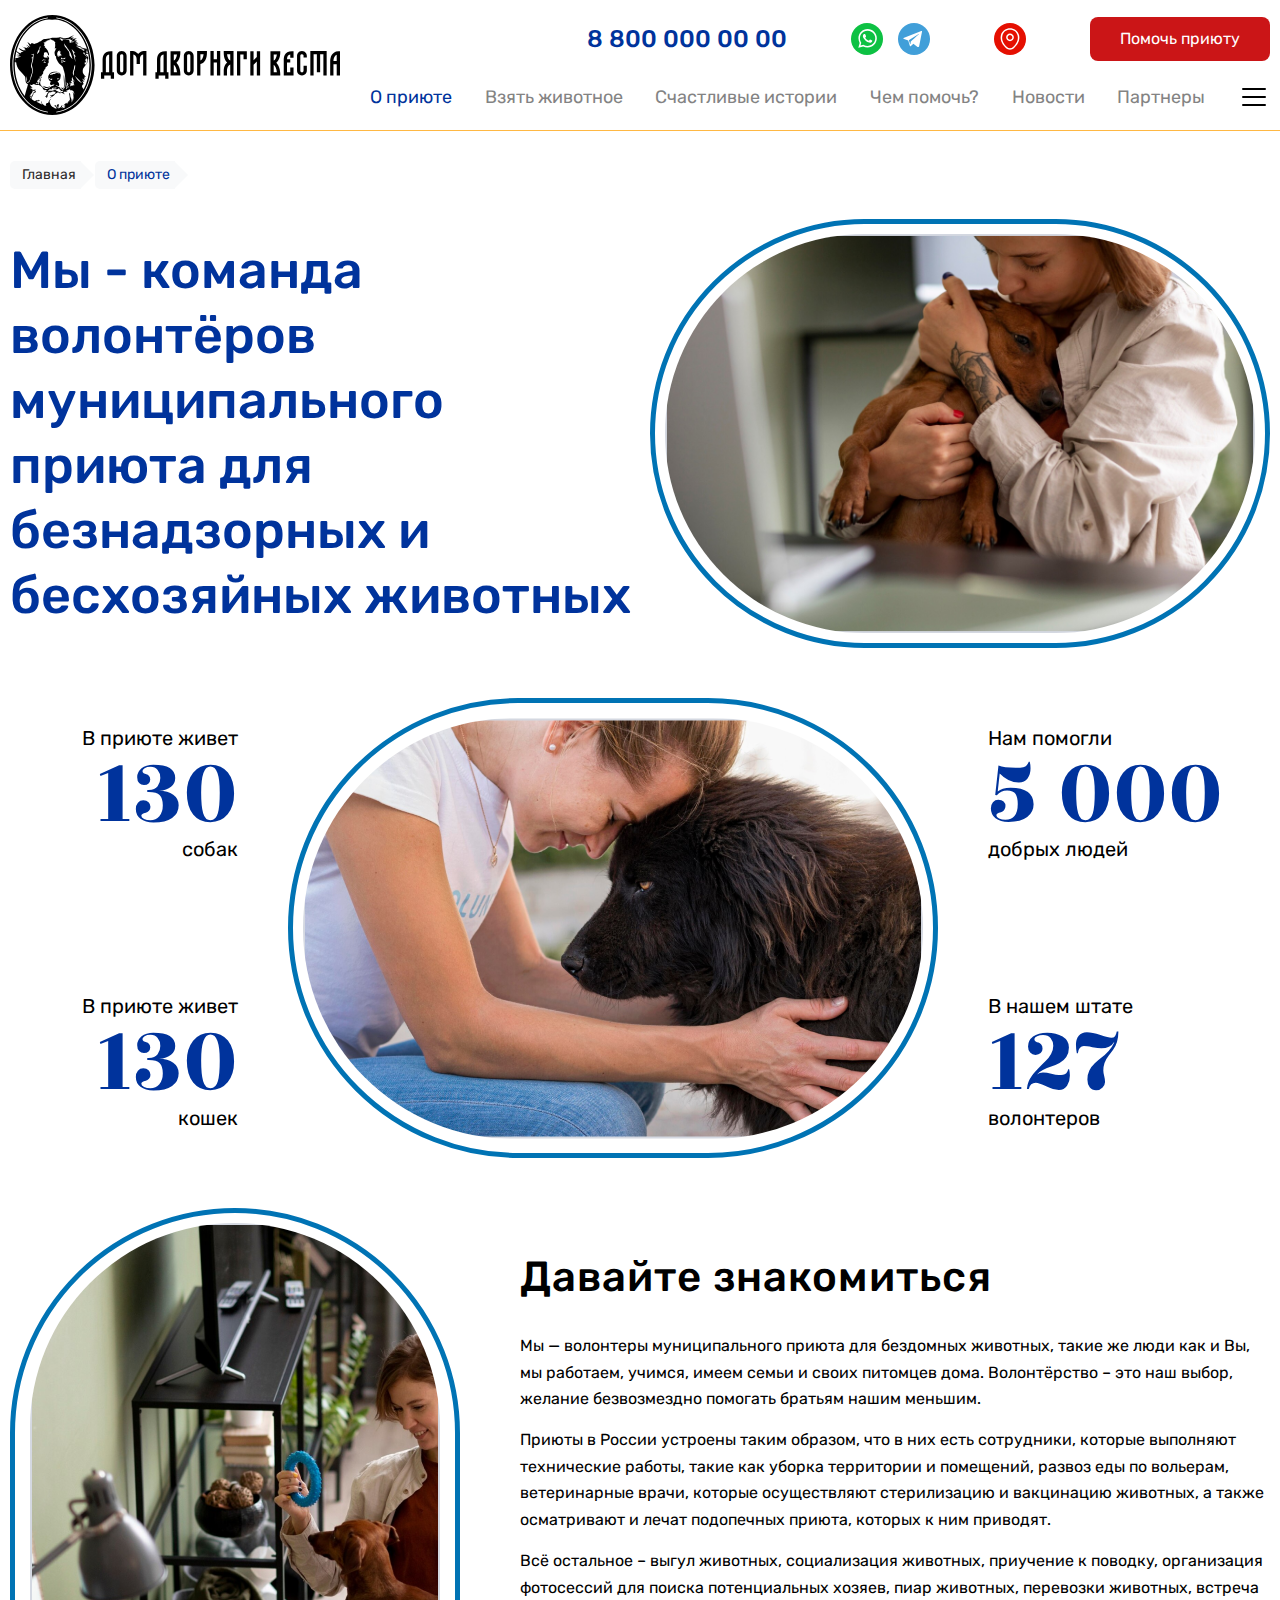
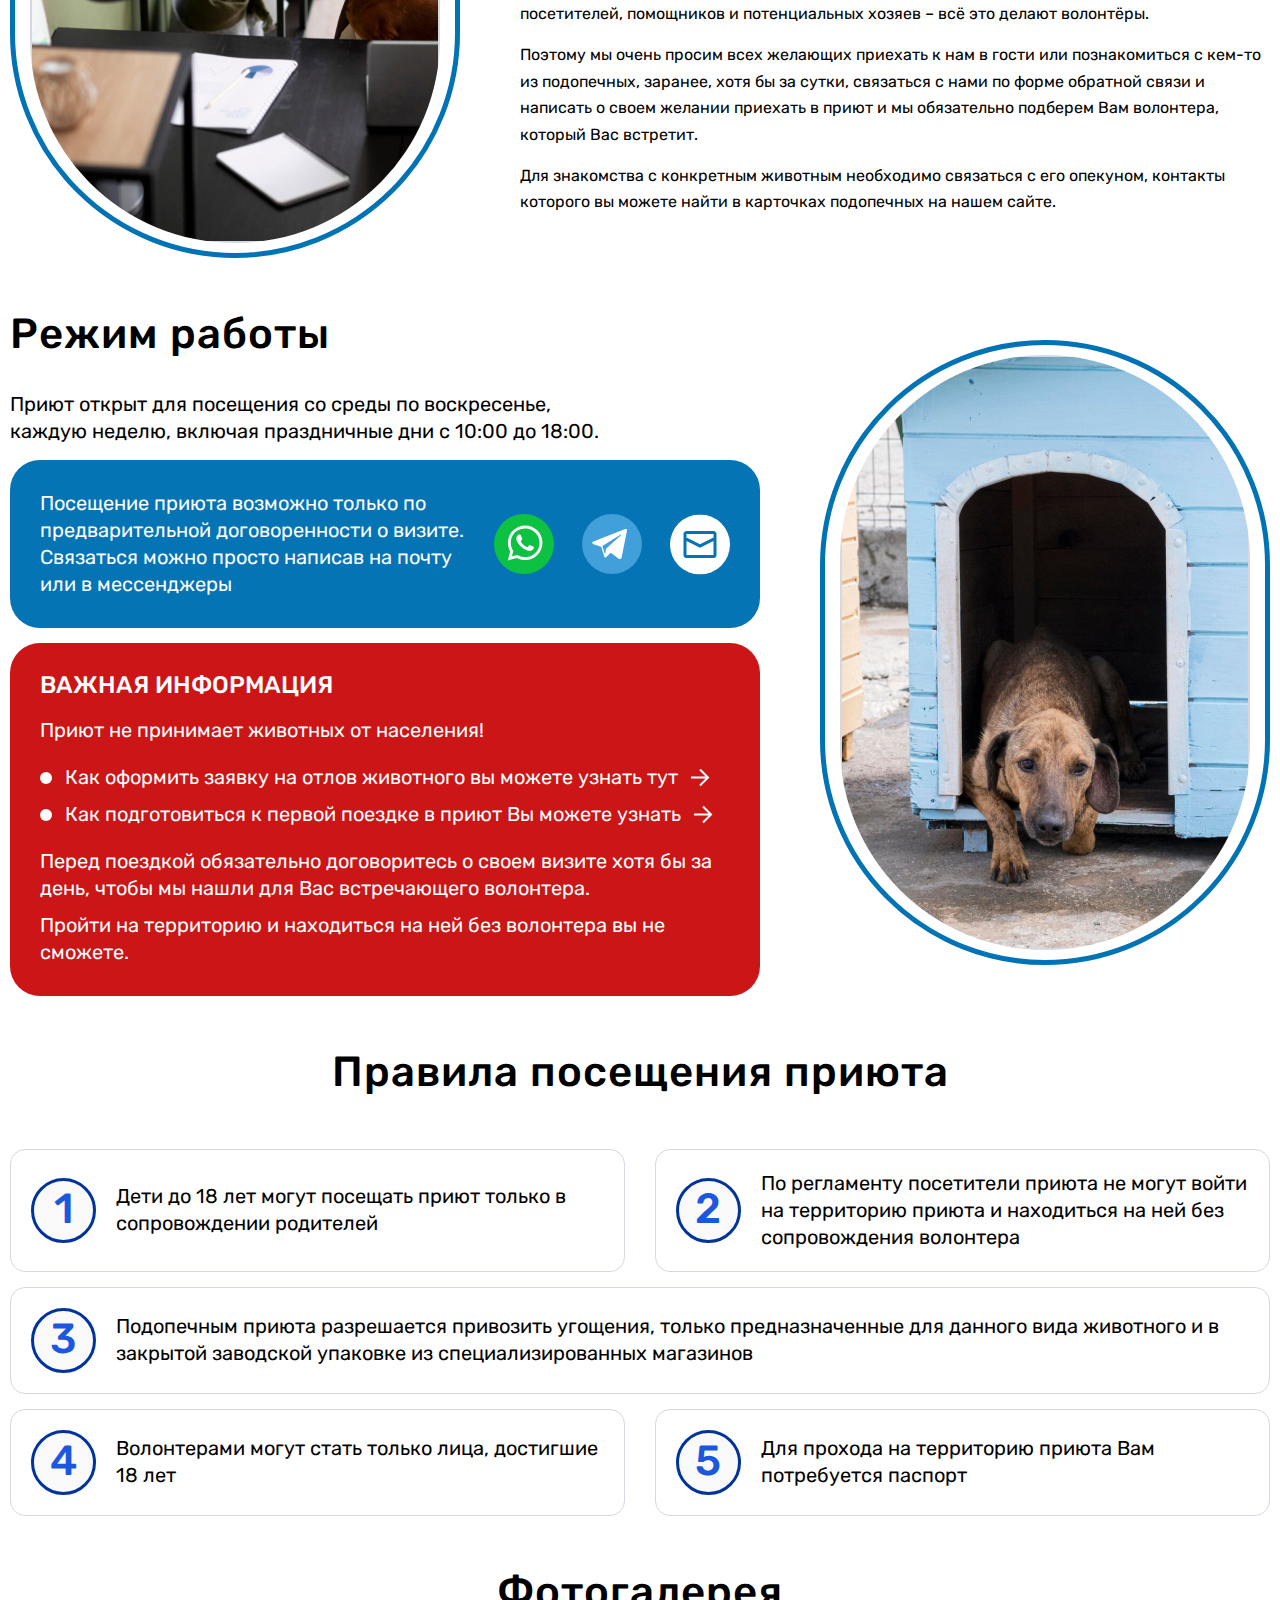
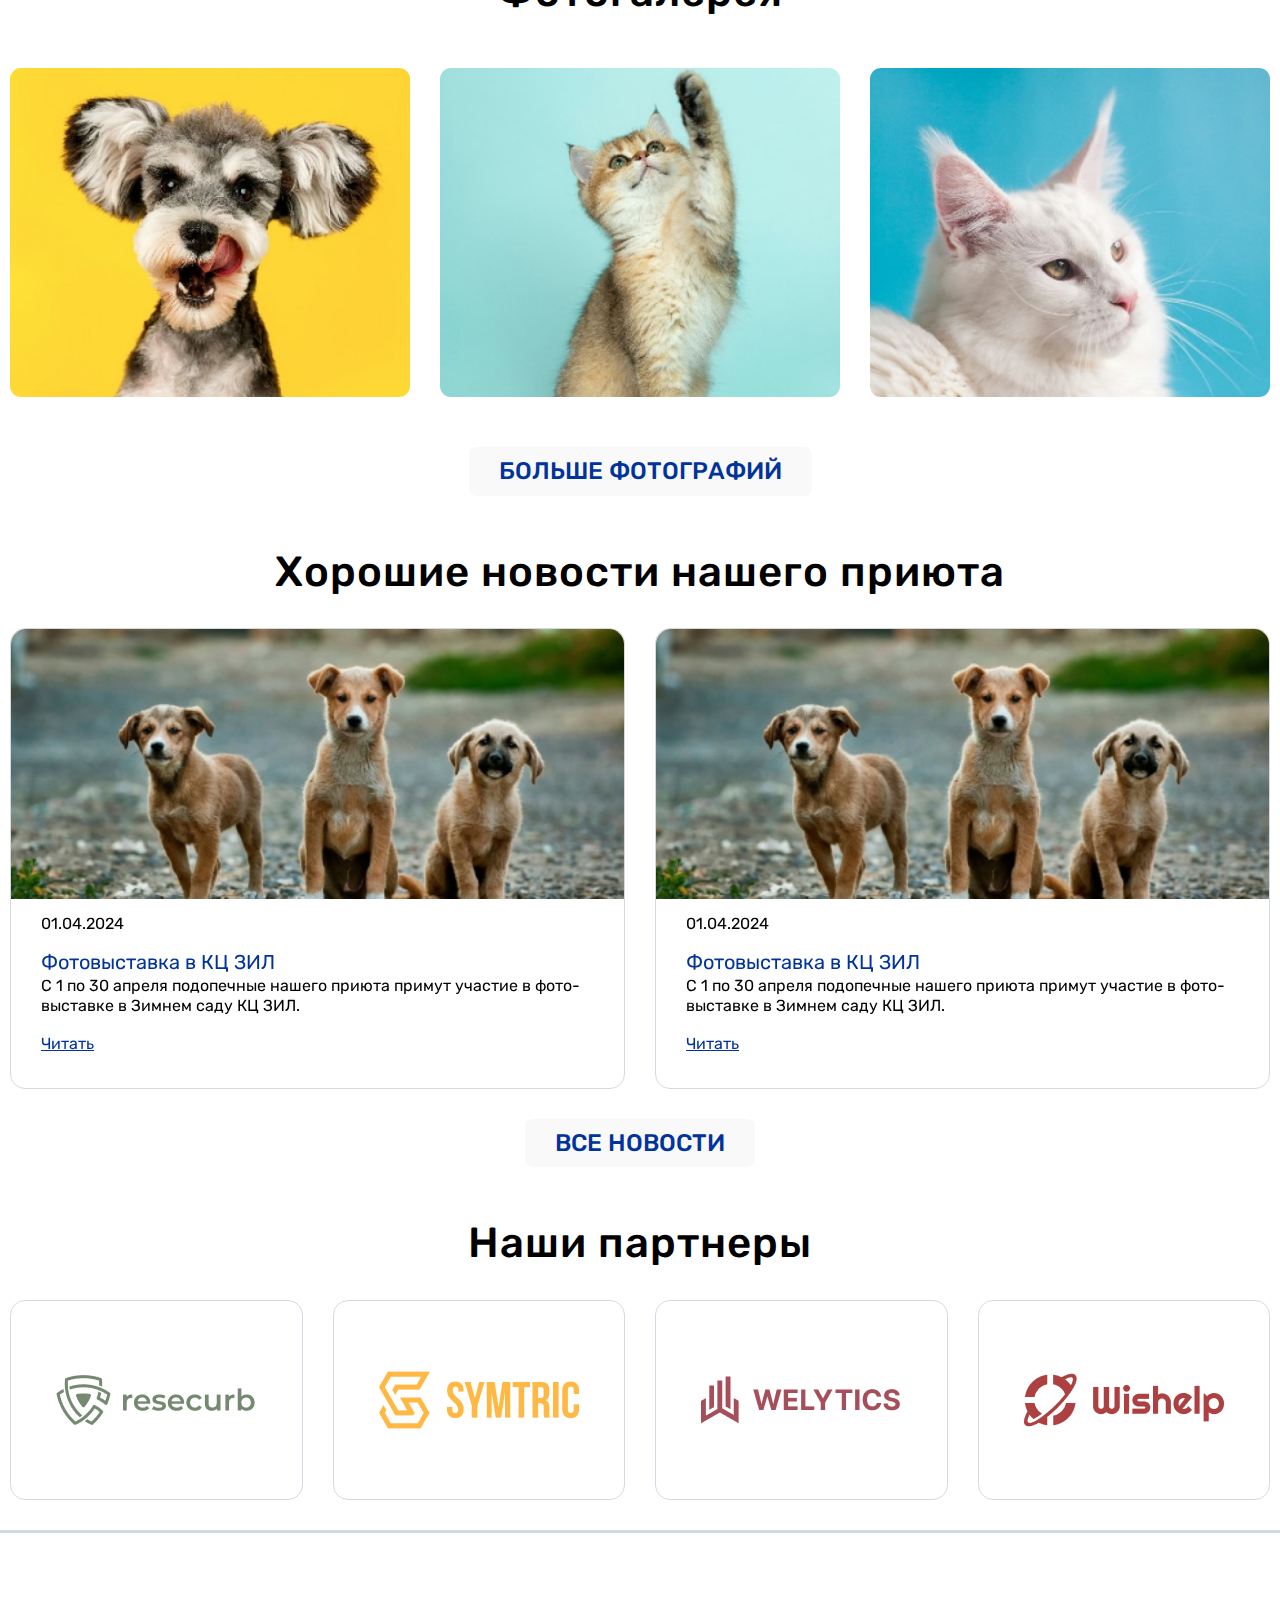
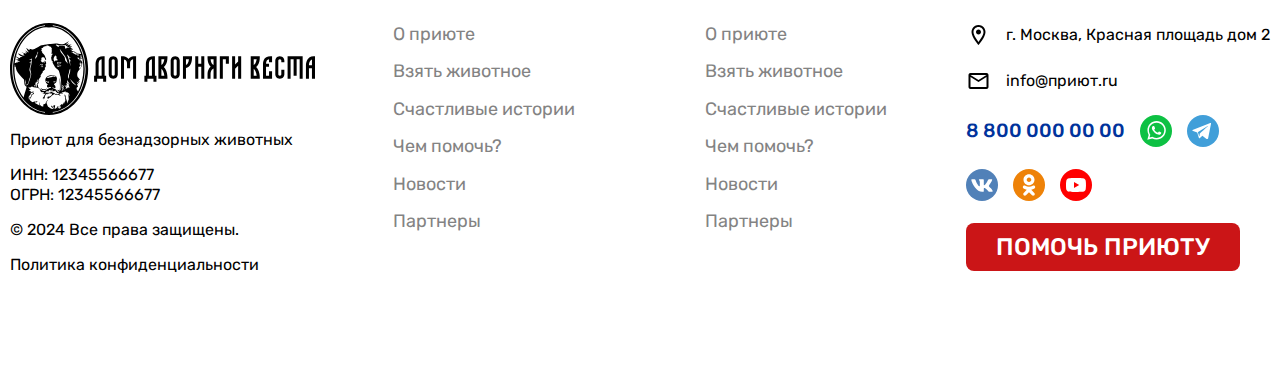
==== commit 087df116: "fix path to icon" ====
--- a/pages/about.html
+++ b/pages/about.html
@@ -208,7 +208,7 @@
 							визите. Связаться можно просто написав на почту или в мессенджеры
 						</p>
 						<div class="schedule__connect-links">
-							<a href="#" class="schedule__connect-link"><img src="/img/icon/Whatsapp.svg" alt="Whatsapp"></a>
+							<a href="#" class="schedule__connect-link"><img src="/img/icon/WhatsApp.svg" alt="WhatsApp"></a>
 							<a href="#" class="schedule__connect-link"><img src="/img/icon/Telegram.svg" alt="Telegram"></a>
 							<a href="#" class="schedule__connect-link"><img src="/img/icon/mail.svg" alt="Mail"></a>
 						</div>
--- a/styles/style.css
+++ b/styles/style.css
@@ -207,7 +207,14 @@
   --primary-200: #0474b5;
   --secondary-500: #cb1517;
   --highlight-500: #ffb843;
-  --shadow: 0px 1px 2px 0px rgba(42, 51, 66, 0.06);
+  --shadow: 4px 4px 10px -2px rgba(34, 60, 80, 0.15);
+  --pagination-shadow: 0px 1px 2px 0px rgba(42, 51, 66, 0.06);
+  --map-shadow: 0px 46px 80px 0px rgba(40, 54, 91, 0.02),
+  	0px 19.218px 33.422px 0px rgba(40, 54, 91, 0.01),
+  	0px 10.275px 17.869px 0px rgba(40, 54, 91, 0.01),
+  	0px 5.76px 10.017px 0px rgba(40, 54, 91, 0.01),
+  	0px 3.059px 5.32px 0px rgba(40, 54, 91, 0.01),
+  	0px 1.273px 2.214px 0px rgba(40, 54, 91, 0.01);
 }
 
 @media only screen and (min-width: 768px) {
@@ -473,7 +480,7 @@
   border-radius: 6px;
   border: 1px solid var(--gray-300);
   background: var(--white);
-  box-shadow: var(--shadow);
+  box-shadow: var(--pagination-shadow);
 }
 .pagination-item {
   position: relative;
@@ -529,6 +536,7 @@
   width: 32px;
   height: 32px;
   left: 0;
+  z-index: 1;
 }
 .swiper-button-prev::after {
   display: none;
@@ -542,9 +550,23 @@
   width: 32px;
   height: 32px;
   right: 0;
+  z-index: 1;
 }
 .swiper-button-next::after {
   display: none;
+}
+
+.slide-overlay {
+  position: absolute;
+  display: flex;
+  align-items: center;
+  justify-content: center;
+  height: 100%;
+  width: 100%;
+  background: rgba(0, 0, 0, 0.2) url("/img/icon/play.svg") no-repeat center/40% auto;
+  border-radius: inherit;
+  cursor: pointer;
+  z-index: 1;
 }
 
 .header {
@@ -694,7 +716,7 @@
   position: absolute;
   height: 100%;
   width: 100%;
-  max-width: 1410px;
+  max-width: 1390px;
 }
 .header__menu-expand {
   position: absolute;
@@ -1884,6 +1906,7 @@
 .news__card-content {
   display: flex;
   flex-direction: column;
+  flex-grow: 1;
   gap: 15px;
   padding: 0px 30px;
 }
@@ -1913,6 +1936,7 @@
   font-weight: 400;
   line-height: 165%;
   text-decoration-line: underline;
+  margin-top: auto;
 }
 
 @media (max-width: 768px) {
@@ -2100,7 +2124,7 @@
   align-items: center;
   gap: 30px;
   padding: 0px 50px 50px 50px;
-  box-shadow: 0px 46px 80px 0px rgba(40, 54, 91, 0.02), 0px 19.218px 33.422px 0px rgba(40, 54, 91, 0.01), 0px 10.275px 17.869px 0px rgba(40, 54, 91, 0.01), 0px 5.76px 10.017px 0px rgba(40, 54, 91, 0.01), 0px 3.059px 5.32px 0px rgba(40, 54, 91, 0.01), 0px 1.273px 2.214px 0px rgba(40, 54, 91, 0.01);
+  box-shadow: var(--map-shadow);
   background: var(--white);
 }
 .map__title {
@@ -2343,15 +2367,16 @@
   width: 100%;
   overflow: hidden;
 }
-.animal__images img {
+.animal__images .swiper-slide {
   border-radius: 15px;
 }
-.animal__images .swiper-slide img {
+.animal__images .swiper-slide img,
+.animal__images .swiper-slide video,
+.animal__images .swiper-slide iframe {
   display: block;
   width: 100%;
   height: 100%;
-  -o-object-fit: cover;
-     object-fit: cover;
+  border-radius: inherit;
 }
 .animal__images .swiper-button-prev,
 .animal__images .swiper-button-next {
@@ -2362,8 +2387,26 @@
   max-width: clamp(280px, 45vw, 540px);
   padding-inline: 42px;
 }
+.animal__swiper-container .swiper-slide img,
+.animal__swiper-container .swiper-slide video,
+.animal__swiper-container .swiper-slide iframe {
+  cursor: pointer;
+  -o-object-fit: cover;
+     object-fit: cover;
+}
 .animal__swiper-preview {
   max-width: clamp(280px, 80vw, 680px);
+}
+.animal__swiper-preview .swiper-slide img,
+.animal__swiper-preview .swiper-slide video,
+.animal__swiper-preview .swiper-slide iframe {
+  -o-object-fit: contain;
+     object-fit: contain;
+}
+.animal__swiper-preview .swiper-slide img {
+  height: -moz-fit-content;
+  height: fit-content;
+  margin-block: auto;
 }
 
 @media (max-width: 768px) {
